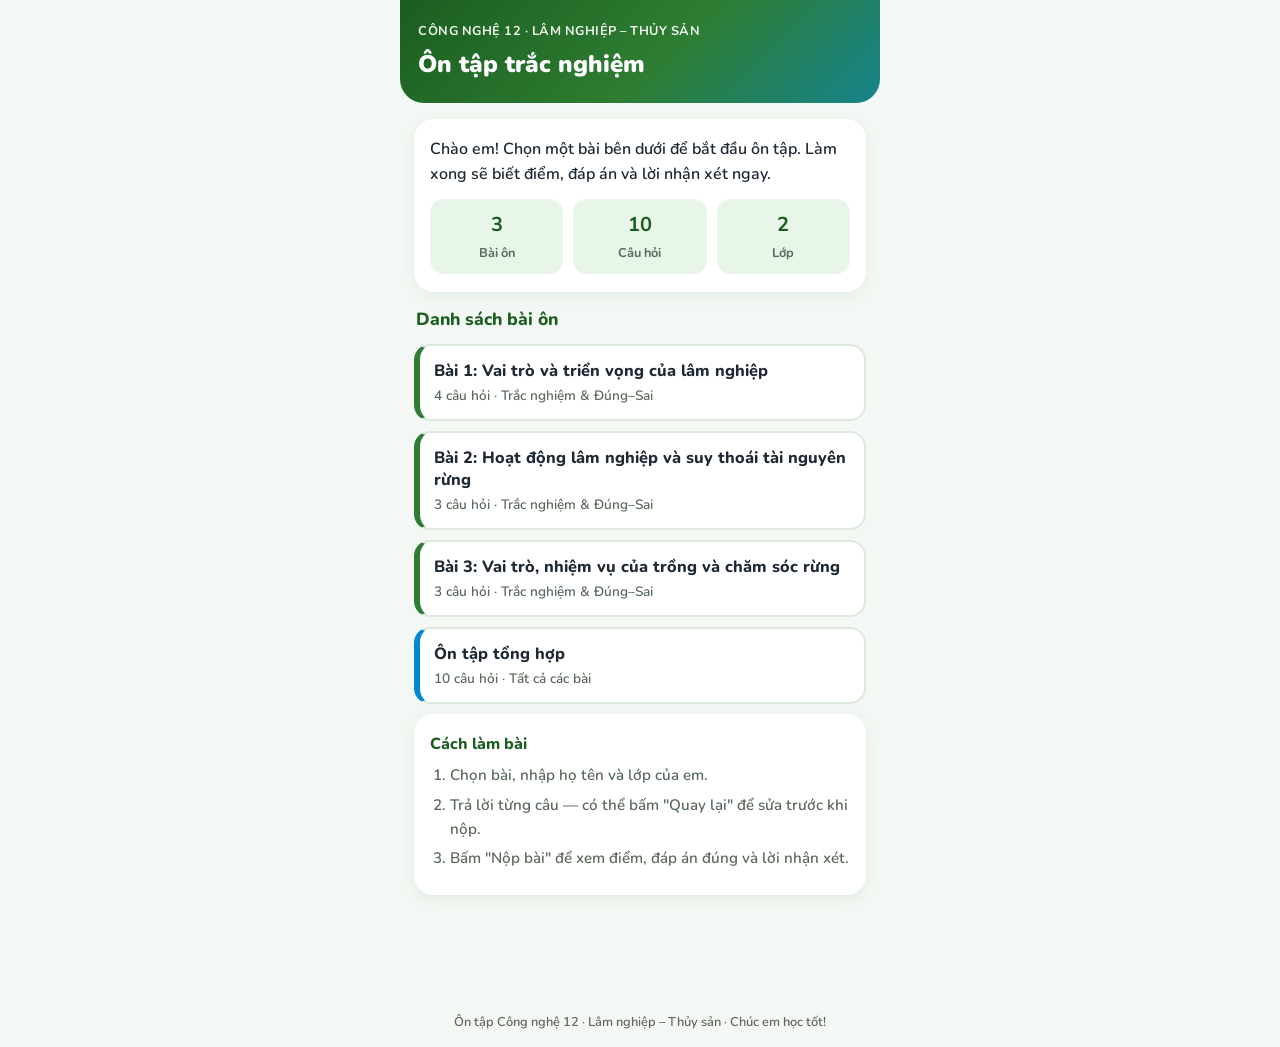
==== index.html @ 4203dacb "Đăng website ôn tập Công nghệ 12 - Lâm nghiệp & Thủy sản" ====
<!DOCTYPE html>
<html lang="vi">
<head>
<meta charset="UTF-8">
<meta name="viewport" content="width=device-width, initial-scale=1">
<title>Ôn tập Công nghệ 12 – Lâm nghiệp & Thủy sản</title>
<!--
====================================================================
HƯỚNG DẪN NHANH CHO GIÁO VIÊN (không cần biết lập trình)
--------------------------------------------------------------------
1. Dán URL Google Apps Script vào CONFIG.APPS_SCRIPT_URL (dòng ~150).
2. Thêm/sửa câu hỏi trong mảng CAU_HOI (có chú thích tiếng Việt chi tiết).
3. Các công tắc: CHO_PHEP_LAM_LAI, HIEN_DAP_AN ("ngay" hoặc "sau_nop"),
   GIOI_HAN_PHUT (0 = không giới hạn), DANH_SACH_LOP.
4. Mở file này bằng trình duyệt là chạy. Đưa lên GitHub Pages/Netlify
   để lấy link gửi học sinh qua Zalo.

LƯU Ý THẲNG THẮN: đáp án đúng nằm trong file này, học sinh biết xem
mã nguồn có thể thấy trước. Web tĩnh không chống được tuyệt đối.
Trang này phù hợp để ÔN TẬP, không nên dùng cho bài kiểm tra tính điểm
chính thức. Cách giảm thiểu: để HIEN_DAP_AN = "sau_nop" (mặc định).
====================================================================
-->
<link rel="preconnect" href="https://fonts.googleapis.com">
<link rel="preconnect" href="https://fonts.gstatic.com" crossorigin>
<link href="https://fonts.googleapis.com/css2?family=Nunito:wght@400;600;700;800;900&display=swap" rel="stylesheet">
<style>
  :root{
    --xanh-rung:#2E7D32; --xanh-rung-dam:#1B5E20; --xanh-nuoc:#0288D1;
    --nen:#F4F8F4; --the:#FFFFFF; --chu:#1F2933; --chu-phu:#5B6B5B;
    --vien:#DCE9DC; --vien-dam:#C9DCCB;
    --dung-nen:#E8F5E9; --sai-nen:#FDECEA; --sai:#D32F2F;
    --chon-nen:#E3F2FD;
  }
  *{box-sizing:border-box;margin:0;padding:0}
  html{font-size:16px}
  body{font-family:'Nunito',system-ui,-apple-system,sans-serif;background:var(--nen);color:var(--chu);line-height:1.55}
  .app{max-width:480px;margin:0 auto;min-height:100vh;display:flex;flex-direction:column}
  .app-header{background:linear-gradient(135deg,var(--xanh-rung-dam) 0%,var(--xanh-rung) 55%,var(--xanh-nuoc) 135%);color:#fff;padding:22px 18px 20px;border-radius:0 0 24px 24px}
  .app-header-sub{font-size:.8rem;font-weight:700;letter-spacing:.5px;text-transform:uppercase;opacity:.92}
  .app-header h1{font-size:1.5rem;font-weight:900;margin-top:4px}
  main{flex:1;padding:16px 14px 90px}
  .screen{display:none}
  .screen.active{display:block;animation:fadeUp .25s ease}
  @keyframes fadeUp{from{opacity:0;transform:translateY(8px)}to{opacity:1;transform:none}}
  .card{background:var(--the);border-radius:20px;padding:18px 16px;margin-bottom:14px;box-shadow:0 4px 14px rgba(27,94,32,.08)}
  .section-title{font-size:1.1rem;font-weight:800;color:var(--xanh-rung-dam);margin:6px 2px 10px}
  .hero-text{font-size:1rem;font-weight:600}
  .hero-stats{display:flex;gap:10px;margin-top:12px}
  .stat{flex:1;background:var(--dung-nen);border-radius:14px;padding:10px;text-align:center}
  .stat b{display:block;font-size:1.25rem;color:var(--xanh-rung-dam)}
  .stat span{font-size:.8rem;color:var(--chu-phu);font-weight:700}
  .bai-card{display:block;width:100%;text-align:left;background:var(--the);border:2px solid var(--vien);border-left:6px solid var(--xanh-rung);border-radius:16px;padding:14px;margin-bottom:10px;cursor:pointer;font-family:inherit;transition:transform .1s,border-color .15s}
  .bai-card:active{transform:scale(.98)}
  .bai-card .bai-ten{font-weight:800;font-size:1.02rem;color:var(--chu)}
  .bai-card .bai-mo-ta{font-size:.85rem;color:var(--chu-phu);font-weight:600;margin-top:4px}
  .guide h3{font-size:1rem;font-weight:800;margin-bottom:8px;color:var(--xanh-rung-dam)}
  .guide ol{margin-left:20px;font-size:.95rem;color:var(--chu-phu);font-weight:600}
  .guide li{margin-bottom:6px}
  .field{display:block;margin-bottom:14px}
  .field span{display:block;font-weight:800;margin-bottom:6px;font-size:.95rem}
  .field input,.field select{width:100%;height:52px;font-family:inherit;font-size:1rem;font-weight:600;border:2px solid var(--vien-dam);border-radius:14px;padding:0 14px;background:#fff;color:var(--chu)}
  .field input:focus,.field select:focus{outline:none;border-color:var(--xanh-nuoc)}
  .error-text{color:var(--sai);font-weight:700;font-size:.9rem;min-height:1.4em;margin-bottom:8px}
  .muted{color:var(--chu-phu);font-size:.9rem}
  .btn{font-family:inherit;font-size:1rem;font-weight:800;border:none;border-radius:16px;min-height:52px;padding:0 18px;cursor:pointer;transition:transform .1s}
  .btn:active{transform:scale(.97)}
  .btn.primary{background:linear-gradient(135deg,var(--xanh-rung),var(--xanh-rung-dam));color:#fff;box-shadow:0 6px 14px rgba(46,125,50,.35)}
  .btn.ghost{background:#fff;color:var(--xanh-rung);border:2px solid var(--vien-dam)}
  .btn:disabled{opacity:.5;cursor:not-allowed}
  .nav-row{display:flex;gap:10px;margin-top:4px}
  .nav-row .btn{flex:1}
  .nav-row.sticky{position:sticky;bottom:12px;margin-top:14px}
  /* --- Màn hình làm bài --- */
  .quiz-top{margin-bottom:12px}
  .quiz-progress-row{display:flex;justify-content:space-between;align-items:center;font-weight:800;color:var(--xanh-rung-dam);margin-bottom:8px}
  .timer-chip{display:inline-flex;align-items:center;gap:6px;background:#fff;border:1px solid var(--vien);border-radius:999px;padding:6px 12px;font-size:.9rem;color:var(--chu)}
  .timer-chip.het-gio{background:var(--sai-nen);border-color:var(--sai);color:var(--sai)}
  .progress-bar{height:10px;background:var(--vien);border-radius:999px;overflow:hidden}
  .progress-fill{height:100%;width:0;border-radius:999px;background:linear-gradient(90deg,var(--xanh-rung),var(--xanh-nuoc));transition:width .3s}
  .q-meta{display:flex;align-items:center;gap:8px;margin-bottom:10px;flex-wrap:wrap}
  .q-chip{background:var(--dung-nen);color:var(--xanh-rung-dam);font-weight:800;font-size:.8rem;padding:4px 12px;border-radius:999px}
  .q-mucdo{font-size:.8rem;font-weight:700;color:var(--chu-phu)}
  .q-noidung{font-size:1.06rem;font-weight:700;margin-bottom:14px}
  .opt{display:flex;align-items:center;gap:12px;width:100%;min-height:54px;text-align:left;font-family:inherit;font-size:1rem;font-weight:600;color:var(--chu);background:#fff;border:2px solid var(--vien-dam);border-radius:16px;padding:10px 14px;margin-bottom:10px;cursor:pointer;transition:border-color .15s,background .15s,transform .1s}
  .opt:active{transform:scale(.985)}
  .opt-letter{width:34px;height:34px;border-radius:50%;background:#EDF3ED;color:var(--xanh-rung);font-weight:800;display:flex;align-items:center;justify-content:center;flex-shrink:0}
  .opt.chon{border-color:var(--xanh-nuoc);background:var(--chon-nen)}
  .opt.chon .opt-letter{background:var(--xanh-nuoc);color:#fff}
  .opt.dung{border-color:var(--xanh-rung);background:var(--dung-nen)}
  .opt.dung .opt-letter{background:var(--xanh-rung);color:#fff}
  .opt.sai{border-color:var(--sai);background:var(--sai-nen)}
  .opt.sai .opt-letter{background:var(--sai);color:#fff}
  .opt.khoa{cursor:default}
  /* Đúng - sai */
  .ds-y{background:#FAFCFA;border:2px solid var(--vien);border-radius:14px;padding:12px;margin-bottom:10px}
  .ds-y.dung{border-color:var(--xanh-rung);background:var(--dung-nen)}
  .ds-y.sai{border-color:var(--sai);background:var(--sai-nen)}
  .ds-text{font-weight:600;margin-bottom:10px}
  .ds-btns{display:flex;gap:10px}
  .ds-btn{flex:1;min-height:48px;border-radius:12px;font-family:inherit;font-size:.95rem;font-weight:800;border:2px solid var(--vien-dam);background:#fff;color:var(--chu-phu);cursor:pointer}
  .ds-btn.chon-dung{background:var(--xanh-rung);border-color:var(--xanh-rung);color:#fff}
  .ds-btn.chon-sai{background:var(--sai);border-color:var(--sai);color:#fff}
  /* --- Kết quả --- */
  .result-hero{text-align:center}
  .score-ring{width:150px;height:150px;margin:6px auto 10px;position:relative}
  .score-ring svg{transform:rotate(-90deg)}
  .score-num{position:absolute;inset:0;display:flex;flex-direction:column;align-items:center;justify-content:center}
  .score-num b{font-size:2.2rem;font-weight:900;color:var(--xanh-rung-dam)}
  .score-num span{font-size:.85rem;color:var(--chu-phu);font-weight:700}
  .ket-qua-dong{font-size:1rem;font-weight:700;margin-top:4px}
  .nhan-xet{font-size:1.02rem;font-weight:700;color:var(--xanh-rung-dam);margin-bottom:8px}
  .goi-y-on{font-size:.95rem;color:var(--chu);font-weight:600;background:#FFF8E1;border-radius:12px;padding:10px 12px;margin-top:10px}
  .review{border-top:1px solid var(--vien);padding:12px 0}
  .review:first-of-type{border-top:none}
  .review-head{display:flex;gap:8px;align-items:flex-start;font-weight:800;margin-bottom:6px}
  .badge{flex-shrink:0;font-size:.78rem;font-weight:800;padding:3px 10px;border-radius:999px}
  .badge.dung{background:var(--dung-nen);color:var(--xanh-rung-dam)}
  .badge.sai{background:var(--sai-nen);color:var(--sai)}
  .review .dap-an{font-size:.92rem;margin:4px 0}
  .review .giai-thich{font-size:.9rem;color:var(--chu-phu);background:#F7FAF7;border-radius:10px;padding:8px 10px;margin-top:6px}
  .ds-review{font-size:.9rem;margin:2px 0 2px 4px}
  .result-code-box{background:#F7FAF7;border:2px dashed var(--vien-dam);border-radius:14px;padding:12px;margin-top:12px;text-align:center}
  .result-code-box b{font-size:1.3rem;letter-spacing:2px;color:var(--xanh-nuoc)}
  .send-status{font-size:.95rem;font-weight:700;padding:10px 12px;border-radius:12px;margin-bottom:10px}
  .send-status.dang{background:var(--chon-nen);color:var(--xanh-nuoc)}
  .send-status.ok{background:var(--dung-nen);color:var(--xanh-rung-dam)}
  .send-status.loi{background:var(--sai-nen);color:var(--sai)}
  .app-footer{text-align:center;font-size:.8rem;color:var(--chu-phu);padding:14px;font-weight:600}
</style>
</head>
<body>
<div class="app">
  <header class="app-header">
    <div class="app-header-sub">Công nghệ 12 · Lâm nghiệp – Thủy sản</div>
    <h1>Ôn tập trắc nghiệm</h1>
  </header>

  <main>
    <!-- ============ MÀN HÌNH 1: TRANG CHỦ ============ -->
    <section id="man-hinh-chinh" class="screen active">
      <div class="card">
        <p class="hero-text">Chào em! Chọn một bài bên dưới để bắt đầu ôn tập. Làm xong sẽ biết điểm, đáp án và lời nhận xét ngay.</p>
        <div class="hero-stats">
          <div class="stat"><b id="tk-bai">0</b><span>Bài ôn</span></div>
          <div class="stat"><b id="tk-cau">0</b><span>Câu hỏi</span></div>
          <div class="stat"><b id="tk-lop">0</b><span>Lớp</span></div>
        </div>
      </div>
      <h2 class="section-title">Danh sách bài ôn</h2>
      <div id="danh-sach-bai"></div>
      <div class="card guide">
        <h3>Cách làm bài</h3>
        <ol>
          <li>Chọn bài, nhập họ tên và lớp của em.</li>
          <li>Trả lời từng câu — có thể bấm "Quay lại" để sửa trước khi nộp.</li>
          <li>Bấm "Nộp bài" để xem điểm, đáp án đúng và lời nhận xét.</li>
        </ol>
      </div>
    </section>

    <!-- ============ MÀN HÌNH 2: NHẬP THÔNG TIN ============ -->
    <section id="man-hinh-thong-tin" class="screen">
      <div class="card">
        <h2 class="section-title">Thông tin học sinh</h2>
        <p class="muted" style="margin-bottom:14px">Bài đã chọn: <b id="ten-bai-da-chon" style="color:var(--xanh-rung-dam)"></b></p>
        <label class="field">
          <span>Họ và tên</span>
          <input id="o-ho-ten" type="text" placeholder="VD: Nguyễn Văn An" autocomplete="name" maxlength="60">
        </label>
        <label class="field">
          <span>Lớp</span>
          <select id="o-lop"></select>
        </label>
        <p class="error-text" id="loi-thong-tin"></p>
        <div class="nav-row">
          <button class="btn ghost" id="nut-tro-ve-chinh">‹ Trang chủ</button>
          <button class="btn primary" id="nut-vao-lam-bai">Vào làm bài ›</button>
        </div>
      </div>
    </section>

    <!-- ============ MÀN HÌNH 3: LÀM BÀI ============ -->
    <section id="man-hinh-lam-bai" class="screen">
      <div class="quiz-top">
        <div class="quiz-progress-row">
          <span id="tien-do-chu">Câu 1 / 10</span>
          <span class="timer-chip" id="dong-ho" style="display:none">
            <svg width="15" height="15" viewBox="0 0 16 16" fill="none"><circle cx="8" cy="8" r="6.5" stroke="currentColor" stroke-width="1.8"/><path d="M8 4.5V8l2.5 1.5" stroke="currentColor" stroke-width="1.8" stroke-linecap="round"/></svg>
            <span id="dong-ho-so">00:00</span>
          </span>
        </div>
        <div class="progress-bar"><div class="progress-fill" id="thanh-tien-do"></div></div>
      </div>
      <div class="card" id="the-cau-hoi"></div>
      <div class="nav-row sticky">
        <button class="btn ghost" id="nut-quay-lai">‹ Quay lại</button>
        <button class="btn primary" id="nut-tiep-theo">Câu tiếp ›</button>
      </div>
    </section>

    <!-- ============ MÀN HÌNH 4: KẾT QUẢ ============ -->
    <section id="man-hinh-ket-qua" class="screen">
      <div class="card result-hero">
        <div class="score-ring">
          <svg width="150" height="150" viewBox="0 0 150 150">
            <circle cx="75" cy="75" r="64" fill="none" stroke="#DCE9DC" stroke-width="14"/>
            <circle id="vong-diem" cx="75" cy="75" r="64" fill="none" stroke="#2E7D32" stroke-width="14"
                    stroke-linecap="round" stroke-dasharray="402.1" stroke-dashoffset="402.1"/>
          </svg>
          <div class="score-num"><b id="diem-so">0</b><span>/ 10 điểm</span></div>
        </div>
        <div id="tom-tat-ket-qua"></div>
      </div>

      <div class="card">
        <div class="nhan-xet" id="loi-nhan-xet"></div>
        <div class="goi-y-on" id="goi-y-on-lai" style="display:none"></div>
      </div>

      <div class="card">
        <h2 class="section-title">Gửi kết quả cho giáo viên</h2>
        <div id="trang-thai-gui"></div>
        <button class="btn primary" id="nut-gui-lai" style="display:none;width:100%">Gửi lại kết quả</button>
        <div class="result-code-box">
          Mã kết quả của em: <b id="ma-ket-qua">—</b>
          <p class="muted" style="margin-top:6px">Nếu mạng yếu, em hãy <b>chụp màn hình</b> cả điểm và mã này để nộp dự phòng nhé.</p>
        </div>
      </div>

      <div class="card">
        <h2 class="section-title">Chi tiết từng câu</h2>
        <div id="chi-tiet-cau"></div>
      </div>

      <div class="nav-row">
        <button class="btn ghost" id="nut-ve-trang-chu">‹ Trang chủ</button>
        <button class="btn primary" id="nut-lam-lai">Làm lại ›</button>
      </div>
    </section>
  </main>

  <footer class="app-footer">Ôn tập Công nghệ 12 · Lâm nghiệp – Thủy sản · Chúc em học tốt!</footer>
</div>
<script>
/* =====================================================================
   PHẦN 1: CẤU HÌNH — Cô/chú chỉ cần sửa các dòng trong khung này
   ===================================================================== */
const CONFIG = {
  // Dán URL Web App của Google Apps Script vào giữa hai dấu nháy (làm ở Giai đoạn 3).
  // Ví dụ: "https://script.google.com/macros/s/AKfyc.../exec"
  APPS_SCRIPT_URL: "https://script.google.com/macros/s/AKfycbzx8t5mXMQqn8j9jK4miI95_E6wTxayOEJd0gi6-7jBwTxO6oPAP3sb5EsnL_mDIzKQ/exec",

  // Cho phép học sinh làm lại nhiều lần? true = có, false = không
  CHO_PHEP_LAM_LAI: true,

  // Khi nào hiện đáp án đúng/sai cho học sinh?
  // "sau_nop" = chỉ hiện sau khi bấm Nộp bài (khuyên dùng)
  // "ngay"    = hiện ngay khi học sinh chọn đáp án từng câu
  HIEN_DAP_AN: "sau_nop",

  // Giới hạn thời gian làm bài (phút). 0 = không giới hạn.
  GIOI_HAN_PHUT: 0,

  // Danh sách lớp (hiện trong ô chọn lớp ở màn hình nhập thông tin)
  DANH_SACH_LOP: ["12A7", "12A8"],
};

/* =====================================================================
   PHẦN 2: NGÂN HÀNG CÂU HỎI — Chỗ cô/chú thêm / sửa / xóa câu hỏi
   ---------------------------------------------------------------------
   Mỗi câu là một khối { ... } nằm giữa hai dấu ngoặc nhọn, các khối
   cách nhau bằng dấu phẩy. Các trường của một câu:

   - id:       mã câu, viết ngắn gọn, không trùng nhau. VD: "B1-C01"
   - bai:      tên bài, các câu cùng tên bài sẽ gộp thành một thẻ ở trang chủ
   - chuDe:    chủ đề nhỏ trong bài (dùng để gợi ý "nên ôn lại phần...")
   - mucDo:    "biet" (nhận biết) | "hieu" (thông hiểu) | "vandung" (vận dụng)
   - loai:     "tracnghiem" (4 đáp án) | "dungsai" (4 ý đúng/sai)
   - noiDung:  đề bài
   - luaChon:  (chỉ dùng cho tracnghiem) mảng 4 đáp án theo thứ tự A, B, C, D
   - dapAn:    (chỉ dùng cho tracnghiem) số thứ tự đáp án đúng: 0=A, 1=B, 2=C, 3=D
   - y:        (chỉ dùng cho dungsai) mảng 4 ý, mỗi ý có noiDung và dung (true/false)
   - giaiThich: lời giải thích ngắn gọn, hiện ở màn hình kết quả

   Muốn THÊM câu mới: copy nguyên một khối { ... }, dán xuống dưới,
   sửa nội dung rồi nhớ giữ dấu phẩy giữa các khối.
   ===================================================================== */
const CAU_HOI = [

  // ---------- Bài 1 ----------
  {
    id: "B1-C01",
    bai: "Bài 1: Vai trò và triển vọng của lâm nghiệp",
    chuDe: "Vai trò của rừng phòng hộ",
    mucDo: "biet",
    loai: "tracnghiem",
    noiDung: "Vai trò quan trọng nhất của rừng phòng hộ đầu nguồn là gì?",
    luaChon: [
      "Cung cấp gỗ nguyên liệu cho nhà máy giấy",
      "Giữ đất, giữ nước, điều hòa dòng chảy, chống xói mòn",
      "Tạo việc làm cho người dân địa phương",
      "Cung cấp cây thuốc quý để làm thuốc nam"
    ],
    dapAn: 1,
    giaiThich: "Rừng phòng hộ đầu nguồn nằm ở khu vực đầu nguồn sông suối nên nhiệm vụ chính là giữ đất, giữ nước, điều hòa dòng chảy và chống xói mòn, rửa trôi."
  },
  {
    id: "B1-C02",
    bai: "Bài 1: Vai trò và triển vọng của lâm nghiệp",
    chuDe: "Lâm sản và lâm sản ngoài gỗ",
    mucDo: "biet",
    loai: "tracnghiem",
    noiDung: "Sản phẩm nào sau đây là lâm sản ngoài gỗ?",
    luaChon: ["Gỗ xẻ", "Mật ong rừng", "Dăm gỗ", "Ván ép"],
    dapAn: 1,
    giaiThich: "Lâm sản ngoài gỗ là các sản phẩm lấy từ rừng nhưng không phải gỗ, ví dụ: mật ong rừng, dược liệu, mây, tre, nứa, nhựa cây..."
  },
  {
    id: "B1-C03",
    bai: "Bài 1: Vai trò và triển vọng của lâm nghiệp",
    chuDe: "Đặc trưng sản xuất lâm nghiệp",
    mucDo: "hieu",
    loai: "tracnghiem",
    noiDung: "Nhận định nào sau đây KHÔNG đúng về đặc trưng cơ bản của sản xuất lâm nghiệp?",
    luaChon: [
      "Là ngành sản xuất có chu kì kinh doanh dài, quay vòng vốn chậm",
      "Đối tượng sản xuất là các cơ thể sống",
      "Không có tính thời vụ, sản xuất trải đều quanh năm",
      "Địa bàn sản xuất phức tạp, giao thông và cơ sở vật chất còn khó khăn"
    ],
    dapAn: 2,
    giaiThich: "Sản xuất lâm nghiệp CÓ tính thời vụ cao, nhiều công việc tập trung vào một số tháng nhất định trong năm (ví dụ trồng rừng vào mùa mưa)."
  },
  {
    id: "B1-C04",
    bai: "Bài 1: Vai trò và triển vọng của lâm nghiệp",
    chuDe: "Vai trò của lâm nghiệp",
    mucDo: "biet",
    loai: "dungsai",
    noiDung: "Đánh giá Đúng/Sai cho mỗi ý sau về vai trò của lâm nghiệp:",
    y: [
      { noiDung: "a) Lâm nghiệp cung cấp gỗ và lâm sản ngoài gỗ phục vụ đời sống con người.", dung: true },
      { noiDung: "b) Lâm nghiệp cung cấp thịt, trứng, sữa cho nhu cầu tiêu dùng.", dung: false },
      { noiDung: "c) Rừng phòng hộ ven biển có vai trò chắn sóng, chống cát bay, ngăn xâm nhập mặn.", dung: true },
      { noiDung: "d) Mọi hoạt động sản xuất lâm nghiệp đều có thể tiến hành quanh năm, không phụ thuộc mùa vụ.", dung: false }
    ],
    giaiThich: "Thịt, trứng, sữa là sản phẩm của chăn nuôi, không phải lâm nghiệp. Sản xuất lâm nghiệp có tính thời vụ nên ý d) sai."
  },

  // ---------- Bài 2 ----------
  {
    id: "B2-C01",
    bai: "Bài 2: Hoạt động lâm nghiệp và suy thoái tài nguyên rừng",
    chuDe: "Các hoạt động lâm nghiệp cơ bản",
    mucDo: "biet",
    loai: "tracnghiem",
    noiDung: "Nhóm hoạt động nào sau đây thuộc về phát triển rừng?",
    luaChon: [
      "Phòng cháy, chữa cháy rừng",
      "Trồng mới rừng, khoanh nuôi xúc tiến tái sinh",
      "Khai thác gỗ và lâm sản ngoài gỗ",
      "Chế biến đồ gỗ nội thất, mỹ nghệ"
    ],
    dapAn: 1,
    giaiThich: "Phát triển rừng gồm: trồng mới rừng, cải tạo rừng tự nhiên nghèo kiệt, khoanh nuôi xúc tiến tái sinh, phát triển giống cây lâm nghiệp..."
  },
  {
    id: "B2-C02",
    bai: "Bài 2: Hoạt động lâm nghiệp và suy thoái tài nguyên rừng",
    chuDe: "Nguyên nhân suy thoái rừng",
    mucDo: "hieu",
    loai: "tracnghiem",
    noiDung: "Hoạt động nào sau đây KHÔNG phải là nguyên nhân gây suy thoái tài nguyên rừng?",
    luaChon: [
      "Khai thác gỗ trái phép, quá mức",
      "Cháy rừng do đốt nương rẫy",
      "Giao đất, giao rừng cho chủ rừng quản lí theo quy định pháp luật",
      "Phá rừng để trồng cây công nghiệp"
    ],
    dapAn: 2,
    giaiThich: "Giao đất, giao rừng theo quy định giúp mọi diện tích rừng đều có chủ quản lí, gắn trách nhiệm bảo vệ rừng — đây là GIẢI PHÁP khắc phục suy thoái, không phải nguyên nhân."
  },
  {
    id: "B2-C03",
    bai: "Bài 2: Hoạt động lâm nghiệp và suy thoái tài nguyên rừng",
    chuDe: "Giải pháp khắc phục suy thoái rừng",
    mucDo: "hieu",
    loai: "dungsai",
    noiDung: "Đánh giá Đúng/Sai cho mỗi ý sau về suy thoái và bảo vệ tài nguyên rừng:",
    y: [
      { noiDung: "a) Đốt rừng làm nương rẫy là một trong những nguyên nhân gây suy thoái tài nguyên rừng.", dung: true },
      { noiDung: "b) Chăn thả trâu, bò tự do trong rừng mới trồng không ảnh hưởng đến cây con.", dung: false },
      { noiDung: "c) Xây dựng khu bảo tồn, vườn quốc gia góp phần bảo vệ tài nguyên rừng.", dung: true },
      { noiDung: "d) Khai thác gỗ với cường độ nhỏ hơn khả năng tái sinh của rừng là khai thác bền vững.", dung: true }
    ],
    giaiThich: "Trâu bò dẫm đạp, gặm cây con trong rừng mới trồng gây suy thoái rừng nên ý b) sai. Khai thác không vượt quá khả năng tái sinh là nguyên tắc của khai thác bền vững."
  },

  // ---------- Bài 3 ----------
  {
    id: "B3-C01",
    bai: "Bài 3: Vai trò, nhiệm vụ của trồng và chăm sóc rừng",
    chuDe: "Chăm sóc rừng",
    mucDo: "biet",
    loai: "tracnghiem",
    noiDung: "Công việc nào sau đây thuộc hoạt động chăm sóc rừng?",
    luaChon: [
      "Làm cỏ, tỉa cành, bón phân, tưới nước cho cây",
      "Khai thác trắng toàn bộ diện tích rừng",
      "Đốt rừng để lấy đất trồng trọt",
      "Xây nhà xưởng chế biến gỗ trong rừng"
    ],
    dapAn: 0,
    giaiThich: "Chăm sóc rừng gồm: làm cỏ, xới đất, tỉa cành, tỉa thưa, bón phân, tưới nước, trồng dặm, phòng trừ sâu bệnh... nhằm giúp cây sinh trưởng tốt."
  },
  {
    id: "B3-C02",
    bai: "Bài 3: Vai trò, nhiệm vụ của trồng và chăm sóc rừng",
    chuDe: "Chăm sóc rừng",
    mucDo: "vandung",
    loai: "tracnghiem",
    noiDung: "Trong chăm sóc rừng trồng, biện pháp tỉa thưa nhằm mục đích chính nào sau đây?",
    luaChon: [
      "Loại bỏ cây bị sâu bệnh để lấy củi đun",
      "Tạo không gian dinh dưỡng, ánh sáng cho những cây giữ lại sinh trưởng tốt hơn",
      "Tăng mật độ cây trên một đơn vị diện tích",
      "Hạn chế sự cạnh tranh của cây dại với cây rừng"
    ],
    dapAn: 1,
    giaiThich: "Tỉa thưa là chặt bỏ bớt những cây xấu, cây bị chèn ép để những cây tốt còn lại có đủ ánh sáng, dinh dưỡng và không gian sinh trưởng — từ đó nâng cao chất lượng gỗ."
  },
  {
    id: "B3-C03",
    bai: "Bài 3: Vai trò, nhiệm vụ của trồng và chăm sóc rừng",
    chuDe: "Vai trò, nhiệm vụ của trồng rừng",
    mucDo: "biet",
    loai: "dungsai",
    noiDung: "Đánh giá Đúng/Sai cho mỗi ý sau về trồng và chăm sóc rừng:",
    y: [
      { noiDung: "a) Trồng rừng phòng hộ đầu nguồn giúp bảo vệ đất, bảo vệ nguồn nước, chống xói mòn.", dung: true },
      { noiDung: "b) Trồng rừng đặc dụng góp phần bảo tồn đa dạng sinh học.", dung: true },
      { noiDung: "c) Một nhiệm vụ của trồng rừng là cải tạo độ dốc của đất lâm nghiệp.", dung: false },
      { noiDung: "d) Chăm sóc rừng giúp tăng tỉ lệ sống của cây sau khi trồng.", dung: true }
    ],
    giaiThich: "Nhiệm vụ của trồng rừng là phủ xanh đất trống, trồng rừng phòng hộ/đặc dụng/sản xuất... chứ không phải 'cải tạo độ dốc của đất' nên ý c) sai."
  }

];
/* ===== HẾT PHẦN NGÂN HÀNG CÂU HỎI (cô/chú thêm câu mới ở phía trên dòng này) ===== */

/* =====================================================================
   PHẦN 3: LOGIC CỦA TRANG (cô/chú không cần sửa phần này)
   ===================================================================== */

// ---------- Trạng thái chung ----------
const state = {
  baiChon: null,        // tên bài đang làm (hoặc "TONG_HOP")
  dsCau: [],            // danh sách câu hỏi của bài đang làm (đã xáo trộn)
  cauHienTai: 0,
  traLoi: {},           // id câu -> {chon} hoặc {y:[...]}
  batDau: 0,            // thời điểm bắt đầu (ms)
  timerId: null,
  conLai: 0,            // giây còn lại (khi có giới hạn giờ)
  daNop: false,
  ketQua: null,
};

// ---------- Tiện ích ----------
function $(id){ return document.getElementById(id); }
function tronMang(a){ // xáo trộn thứ tự câu hỏi cho mỗi lượt làm
  for(let i=a.length-1;i>0;i--){ const j=Math.floor(Math.random()*(i+1)); [a[i],a[j]]=[a[j],a[i]]; }
  return a;
}
function hienManHinh(id){
  document.querySelectorAll('.screen').forEach(s=>s.classList.remove('active'));
  $(id).classList.add('active');
  window.scrollTo(0,0);
}
function thoatHTML(s){ // chống lỗi hiển thị khi họ tên có ký tự đặc biệt
  return String(s).replace(/&/g,'&amp;').replace(/</g,'&lt;').replace(/>/g,'&gt;').replace(/"/g,'&quot;');
}
function giayThanhChu(s){
  s=Math.max(0,Math.floor(s));
  const p=Math.floor(s/60), g=s%60;
  return (p<10?'0':'')+p+':'+(g<10?'0':'')+g;
}
function tenMucDo(m){ return m==='biet'?'Nhận biết':(m==='hieu'?'Thông hiểu':'Vận dụng'); }
function lamTronDiem(d){ return Math.round(d*100)/100; }

// ---------- MÀN HÌNH TRANG CHỦ ----------
function layDanhSachBai(){
  const map={};
  CAU_HOI.forEach(c=>{ if(!map[c.bai]) map[c.bai]=[]; map[c.bai].push(c); });
  return map;
}
function veTrangChu(){
  const dsBai=layDanhSachBai();
  const tenBai=Object.keys(dsBai);
  $('tk-bai').textContent=tenBai.length;
  $('tk-cau').textContent=CAU_HOI.length;
  $('tk-lop').textContent=CONFIG.DANH_SACH_LOP.length;
  let html='';
  tenBai.forEach(tb=>{
    const soCau=dsBai[tb].length;
    html+='<button class="bai-card" data-bai="'+thoatHTML(tb)+'">'
        +'<div class="bai-ten">'+thoatHTML(tb)+'</div>'
        +'<div class="bai-mo-ta">'+soCau+' câu hỏi · Trắc nghiệm & Đúng–Sai</div></button>';
  });
  // Thẻ ôn tập tổng hợp (tất cả các bài)
  html+='<button class="bai-card" data-bai="__TONGHOP__" style="border-left-color:var(--xanh-nuoc)">'
      +'<div class="bai-ten">Ôn tập tổng hợp</div>'
      +'<div class="bai-mo-ta">'+CAU_HOI.length+' câu hỏi · Tất cả các bài</div></button>';
  $('danh-sach-bai').innerHTML=html;
  document.querySelectorAll('.bai-card').forEach(b=>{
    b.addEventListener('click',()=>chonBai(b.getAttribute('data-bai')));
  });
}
function chonBai(maBai){
  state.baiChon=maBai;
  const ten=maBai==='__TONGHOP__'?'Ôn tập tổng hợp':maBai;
  $('ten-bai-da-chon').textContent=ten;
  $('loi-thong-tin').textContent='';
  hienManHinh('man-hinh-thong-tin');
}

// ---------- MÀN HÌNH NHẬP THÔNG TIN ----------
function veOChonLop(){
  $('o-lop').innerHTML='<option value="">-- Chọn lớp --</option>'
    +CONFIG.DANH_SACH_LOP.map(l=>'<option value="'+thoatHTML(l)+'">'+thoatHTML(l)+'</option>').join('');
}
function vaoLamBai(){
  const hoTen=$('o-ho-ten').value.trim();
  const lop=$('o-lop').value;
  if(hoTen.length<2){ $('loi-thong-tin').textContent='Em nhập họ tên đầy đủ nhé.'; return; }
  if(!lop){ $('loi-thong-tin').textContent='Em chọn lớp của mình nhé.'; return; }
  $('loi-thong-tin').textContent='';
  state.hoTen=hoTen; state.lop=lop;
  batDauLamBai();
}

// ---------- MÀN HÌNH LÀM BÀI ----------
function batDauLamBai(){
  state.dsCau=tronMang(CAU_HOI.filter(c=>state.baiChon==='__TONGHOP__'||c.bai===state.baiChon).slice());
  state.cauHienTai=0; state.traLoi={}; state.daNop=false; state.ketQua=null;
  state.batDau=Date.now();
  if(CONFIG.GIOI_HAN_PHUT>0){
    state.conLai=CONFIG.GIOI_HAN_PHUT*60;
    $('dong-ho').style.display='inline-flex';
    clearInterval(state.timerId);
    state.timerId=setInterval(capNhatDongHo,1000);
    capNhatDongHo();
  }else{
    $('dong-ho').style.display='none';
    clearInterval(state.timerId);
  }
  veCauHoi();
  hienManHinh('man-hinh-lam-bai');
}
function capNhatDongHo(){
  $('dong-ho-so').textContent=giayThanhChu(state.conLai);
  if(state.conLai<=60) $('dong-ho').classList.add('het-gio');
  if(state.conLai<=0){ clearInterval(state.timerId); nopBai(true); return; }
  state.conLai--;
}
function cauDangLam(){ return state.dsCau[state.cauHienTai]; }

function veCauHoi(){
  const c=cauDangLam(), tong=state.dsCau.length, i=state.cauHienTai;
  $('tien-do-chu').textContent='Câu '+(i+1)+' / '+tong;
  $('thanh-tien-do').style.width=((i+1)/tong*100)+'%';
  const tl=state.traLoi[c.id];
  const ngay=CONFIG.HIEN_DAP_AN==='ngay';
  let html='<div class="q-meta"><span class="q-chip">Câu '+(i+1)+'</span>'
         +'<span class="q-mucdo">Mức độ: '+tenMucDo(c.mucDo)+'</span></div>'
         +'<div class="q-noidung">'+thoatHTML(c.noiDung)+'</div>';

  if(c.loai==='tracnghiem'){
    const chu=['A','B','C','D'];
    c.luaChon.forEach((lc,idx)=>{
      let cls='opt';
      if(tl&&tl.chon===idx) cls+=' chon';
      if(ngay&&tl&&tl.khoa){
        cls+=' khoa';
        if(idx===c.dapAn) cls+=' dung';
        else if(tl.chon===idx) cls+=' sai';
      }
      html+='<button class="'+cls+'" data-idx="'+idx+'"><span class="opt-letter">'+chu[idx]+'</span><span>'+thoatHTML(lc)+'</span></button>';
    });
  }else{ // dungsai
    c.y.forEach((y,idx)=>{
      const chon=tl?tl.y[idx]:null;
      let cls='ds-y';
      if(ngay&&tl&&tl.khoa){ cls+=((chon===y.dung)?' dung':' sai'); }
      html+='<div class="'+cls+'"><div class="ds-text">'+thoatHTML(y.noiDung)+'</div><div class="ds-btns">'
          +'<button class="ds-btn'+(chon===true?' chon-dung':'')+'" data-y="'+idx+'" data-v="1">Đúng</button>'
          +'<button class="ds-btn'+(chon===false?' chon-sai':'')+'" data-y="'+idx+'" data-v="0">Sai</button>'
          +'</div></div>';
    });
  }
  $('the-cau-hoi').innerHTML=html;

  // Gắn sự kiện chọn đáp án
  $('the-cau-hoi').querySelectorAll('.opt').forEach(b=>{
    b.addEventListener('click',()=>{
      if(ngay&&state.traLoi[c.id]&&state.traLoi[c.id].khoa) return;
      state.traLoi[c.id]={chon:parseInt(b.getAttribute('data-idx')),khoa:ngay};
      veCauHoi();
    });
  });
  $('the-cau-hoi').querySelectorAll('.ds-btn').forEach(b=>{
    b.addEventListener('click',()=>{
      if(ngay&&state.traLoi[c.id]&&state.traLoi[c.id].khoa) return;
      const yi=parseInt(b.getAttribute('data-y')), v=b.getAttribute('data-v')==='1';
      if(!state.traLoi[c.id]) state.traLoi[c.id]={y:[null,null,null,null],khoa:false};
      state.traLoi[c.id].y[yi]=v;
      if(ngay&&state.traLoi[c.id].y.every(x=>x!==null)) state.traLoi[c.id].khoa=true;
      veCauHoi();
    });
  });

  $('nut-quay-lai').disabled=(i===0);
  $('nut-tiep-theo').textContent=(i===tong-1)?'Nộp bài':'Câu tiếp ›';
}
function cauChuaTraLoi(){
  return state.dsCau.filter(c=>{
    const tl=state.traLoi[c.id];
    if(!tl) return true;
    if(c.loai==='tracnghiem') return tl.chon===null||tl.chon===undefined;
    return tl.y.some(x=>x===null);
  }).length;
}
function bamTiepTheo(){
  if(state.cauHienTai<state.dsCau.length-1){ state.cauHienTai++; veCauHoi(); }
  else{
    const thieu=cauChuaTraLoi();
    if(thieu>0){
      if(!confirm('Em còn '+thieu+' câu chưa trả lời. Vẫn nộp bài chứ?')) return;
    }else{
      if(!confirm('Em đã trả lời hết các câu. Nộp bài nhé?')) return;
    }
    nopBai(false);
  }
}

// ---------- CHẤM ĐIỂM ----------
function chamDiem(){
  let tongDiem=0; const chiTiet=[]; const theoChuDe={};
  state.dsCau.forEach(c=>{
    const tl=state.traLoi[c.id];
    let diem=0, dungHoanToan=false; const yKetQua=[];
    if(c.loai==='tracnghiem'){
      dungHoanToan=tl&&tl.chon===c.dapAn;
      diem=dungHoanToan?1:0;
    }else{
      let dungY=0;
      c.y.forEach((y,idx)=>{
        const ok=tl&&tl.y[idx]===y.dung;
        if(ok) dungY++;
        yKetQua.push({noiDung:y.noiDung,dung:y.dung,chon:tl?tl.y[idx]:null,ok:!!ok});
      });
      diem=dungY*0.25; dungHoanToan=(dungY===4);
    }
    diem=lamTronDiem(diem); tongDiem=lamTronDiem(tongDiem+diem);
    if(!theoChuDe[c.chuDe]) theoChuDe[c.chuDe]={duoc:0,tong:0};
    theoChuDe[c.chuDe].duoc=lamTronDiem(theoChuDe[c.chuDe].duoc+diem);
    theoChuDe[c.chuDe].tong++;
    chiTiet.push({cau:c,diem:diem,dungHoanToan:dungHoanToan,chon:tl?tl.chon:null,yKetQua:yKetQua});
  });
  return {tongDiem:lamTronDiem(tongDiem),chiTiet:chiTiet,theoChuDe:theoChuDe};
}
function nopBai(hetGio){
  if(state.daNop) return;
  state.daNop=true;
  clearInterval(state.timerId);
  const kq=chamDiem();
  const giayLam=Math.floor((Date.now()-state.batDau)/1000);
  const ma='CN12-'+Date.now().toString(36).slice(-4).toUpperCase()
           +Math.random().toString(36).slice(2,4).toUpperCase();
  state.ketQua={
    hoTen:state.hoTen, lop:state.lop,
    bai:state.baiChon==='__TONGHOP__'?'Ôn tập tổng hợp':state.baiChon,
    diem:kq.tongDiem, tongSoCau:state.dsCau.length,
    thoiGianGiay:giayLam, thoiGianChu:giayThanhChu(giayLam),
    maKetQua:ma, thoiDiemNop:new Date().toISOString(),
    maCauSai:kq.chiTiet.filter(x=>!x.dungHoanToan).map(x=>x.cau.id),
    chiTiet:kq.chiTiet, theoChuDe:kq.theoChuDe,
    hetGio:!!hetGio
  };
  veKetQua();
  hienManHinh('man-hinh-ket-qua');
  guiKetQua();
}

// ---------- MÀN HÌNH KẾT QUẢ ----------
function loiNhanXet(diem,chuDeYeu){
  let loi='';
  if(diem>=9)      loi='Tuyệt vời! Em nắm bài rất chắc. Hãy giữ vững phong độ này nhé!';
  else if(diem>=8) loi='Giỏi lắm! Em đã hiểu bài tốt, chỉ cần rà soát lại vài chỗ nhỏ nữa là hoàn hảo.';
  else if(diem>=6.5) loi='Khá tốt đấy! Em đã nắm được phần lớn kiến thức, cố thêm một chút nữa nhé.';
  else if(diem>=5) loi='Em đã cố gắng rồi! Hãy xem lại đáp án và giải thích bên dưới, rồi làm lại một lượt nữa nhé.';
  else             loi='Đừng nản nhé! Điểm số chỉ là bước đầu. Em hãy đọc kỹ phần giải thích từng câu, ôn lại bài rồi thử lại — cô tin em sẽ tiến bộ nhanh thôi.';
  return {loi:loi,chuDeYeu:chuDeYeu};
}
function veKetQua(){
  const kq=state.ketQua;
  $('diem-so').textContent=kq.diem;
  const C=402.1;
  $('vong-diem').style.strokeDashoffset=C*(1-kq.diem/10);
  $('vong-diem').setAttribute('stroke',kq.diem>=8?'#2E7D32':(kq.diem>=5?'#0288D1':'#D32F2F'));

  const dungHoanToan=kq.chiTiet.filter(x=>x.dungHoanToan).length;
  $('tom-tat-ket-qua').innerHTML=
    '<div class="ket-qua-dong">Đúng hoàn toàn '+dungHoanToan+' / '+kq.tongSoCau+' câu</div>'
    +'<p class="muted">Thời gian làm bài: '+kq.thoiGianChu+(kq.hetGio?' (hết giờ)':'')+' · '+thoatHTML(kq.hoTen)+' · Lớp '+thoatHTML(kq.lop)+'</p>';

  // Chủ đề yếu nhất (có câu sai)
  let yeuNhat=null, tiLeThap=2;
  Object.keys(kq.theoChuDe).forEach(cd=>{
    const t=kq.theoChuDe[cd], tiLe=t.duoc/t.tong;
    if(tiLe<1&&tiLe<tiLeThap){ tiLeThap=tiLe; yeuNhat=cd; }
  });
  const nx=loiNhanXet(kq.diem,yeuNhat);
  $('loi-nhan-xet').textContent=nx.loi;
  if(yeuNhat){
    $('goi-y-on-lai').style.display='block';
    $('goi-y-on-lai').innerHTML='<b>Gợi ý cho em:</b> nên ôn lại phần <b>"'+thoatHTML(yeuNhat)+'"</b> trong sách giáo khoa nhé.';
  }else{ $('goi-y-on-lai').style.display='none'; }

  // Chi tiết từng câu
  let html='';
  kq.chiTiet.forEach((x,i)=>{
    const c=x.cau;
    html+='<div class="review"><div class="review-head"><span class="badge '+(x.dungHoanToan?'dung':'sai')+'">'
        +(x.dungHoanToan?'Đúng':'Chưa đúng')+'</span><span>Câu '+(i+1)+': '+thoatHTML(c.noiDung)+'</span></div>';
    if(c.loai==='tracnghiem'){
      const chu=['A','B','C','D'];
      html+='<div class="dap-an">Em chọn: <b>'+(x.chon===null||x.chon===undefined?'— chưa trả lời —':chu[x.chon]+'. '+thoatHTML(c.luaChon[x.chon]))+'</b>'
          +'<br>Đáp án đúng: <b style="color:var(--xanh-rung)">'+chu[c.dapAn]+'. '+thoatHTML(c.luaChon[c.dapAn])+'</b></div>';
    }else{
      x.yKetQua.forEach(y=>{
        const icon=y.ok?'✓':'✗';
        const mau=y.ok?'var(--xanh-rung)':'var(--sai)';
        html+='<div class="ds-review" style="color:'+mau+'"><b>'+icon+'</b> '+thoatHTML(y.noiDung)
            +' <span class="muted">(Em: '+(y.chon===null?'chưa chọn':(y.chon?'Đúng':'Sai'))+' · Đáp án: '+(y.dung?'Đúng':'Sai')+')</span></div>';
      });
    }
    html+='<div class="giai-thich"><b>Giải thích:</b> '+thoatHTML(c.giaiThich)+'</div></div>';
  });
  $('chi-tiet-cau').innerHTML=html;

  $('ma-ket-qua').textContent=kq.maKetQua;
  $('nut-lam-lai').style.display=CONFIG.CHO_PHEP_LAM_LAI?'':'none';
}

// ---------- GỬI KẾT QUẢ VỀ GOOGLE SHEETS ----------
function payloadGui(){
  const kq=state.ketQua;
  return {
    hoTen:kq.hoTen, lop:kq.lop, bai:kq.bai, diem:kq.diem,
    thoiGianLamGiay:kq.thoiGianGiay, thoiGianLam:kq.thoiGianChu,
    maCauSai:kq.maCauSai.join(', '), tongSoCau:kq.tongSoCau,
    thoiDiemNop:kq.thoiDiemNop, maKetQua:kq.maKetQua
  };
}
function datTrangThaiGui(loai,chu){
  const el=$('trang-thai-gui');
  el.className='send-status '+loai; el.textContent=chu;
}
function luuChoGui(payload){
  try{
    const k='cn12_ketqua_cho_gui';
    const ds=JSON.parse(localStorage.getItem(k)||'[]');
    ds.push(payload);
    localStorage.setItem(k,JSON.stringify(ds));
  }catch(e){}
}
async function guiMotKetQua(payload){
  const res=await fetch(CONFIG.APPS_SCRIPT_URL,{
    method:'POST',
    headers:{'Content-Type':'text/plain;charset=utf-8'}, // text/plain để tránh lỗi CORS
    body:JSON.stringify(payload)
  });
  await res.text();
  if(!res.ok) throw new Error('Máy chủ trả lỗi '+res.status);
}
async function guiKetQua(){
  const payload=payloadGui();
  $('nut-gui-lai').style.display='none';
  if(!CONFIG.APPS_SCRIPT_URL){
    datTrangThaiGui('loi','Giáo viên chưa cấu hình địa chỉ gửi. Kết quả đã lưu tạm trên máy này — em nhớ chụp màn hình mã kết quả nhé.');
    luuChoGui(payload);
    $('nut-gui-lai').style.display='block';
    return;
  }
  datTrangThaiGui('dang','Đang gửi kết quả cho giáo viên...');
  try{
    await guiMotKetQua(payload);
    datTrangThaiGui('ok','Đã gửi kết quả thành công cho giáo viên.');
  }catch(e){
    luuChoGui(payload);
    datTrangThaiGui('loi','Chưa gửi được (mất mạng hoặc lỗi kết nối). Kết quả đã lưu tạm trên máy — em bấm "Gửi lại" khi có mạng, hoặc chụp màn hình mã kết quả để nộp.');
    $('nut-gui-lai').style.display='block';
  }
}
async function guiLai(){
  $('nut-gui-lai').style.display='none';
  datTrangThaiGui('dang','Đang gửi lại...');
  const k='cn12_ketqua_cho_gui';
  let ds=[];
  try{ ds=JSON.parse(localStorage.getItem(k)||'[]'); }catch(e){}
  ds.push(payloadGui()); // cả kết quả hiện tại
  const conLai=[];
  for(const p of ds){
    try{ await guiMotKetQua(p); }
    catch(e){ conLai.push(p); }
  }
  try{ localStorage.setItem(k,JSON.stringify(conLai)); }catch(e){}
  if(conLai.length===0) datTrangThaiGui('ok','Đã gửi thành công tất cả kết quả còn tồn.');
  else{
    datTrangThaiGui('loi','Vẫn chưa gửi được. Kết quả đang lưu tạm trên máy — em thử lại sau hoặc chụp màn hình mã kết quả.');
    $('nut-gui-lai').style.display='block';
  }
}

// ---------- KHỞI ĐỘNG ----------
document.addEventListener('DOMContentLoaded',()=>{
  veOChonLop();
  veTrangChu();
  $('nut-tro-ve-chinh').addEventListener('click',()=>hienManHinh('man-hinh-chinh'));
  $('nut-vao-lam-bai').addEventListener('click',vaoLamBai);
  $('nut-quay-lai').addEventListener('click',()=>{
    if(state.cauHienTai>0){ state.cauHienTai--; veCauHoi(); }
  });
  $('nut-tiep-theo').addEventListener('click',bamTiepTheo);
  $('nut-gui-lai').addEventListener('click',guiLai);
  $('nut-ve-trang-chu').addEventListener('click',()=>{
    clearInterval(state.timerId);
    veTrangChu(); hienManHinh('man-hinh-chinh');
  });
  $('nut-lam-lai').addEventListener('click',()=>batDauLamBai());
});
</script>
</body>
</html>
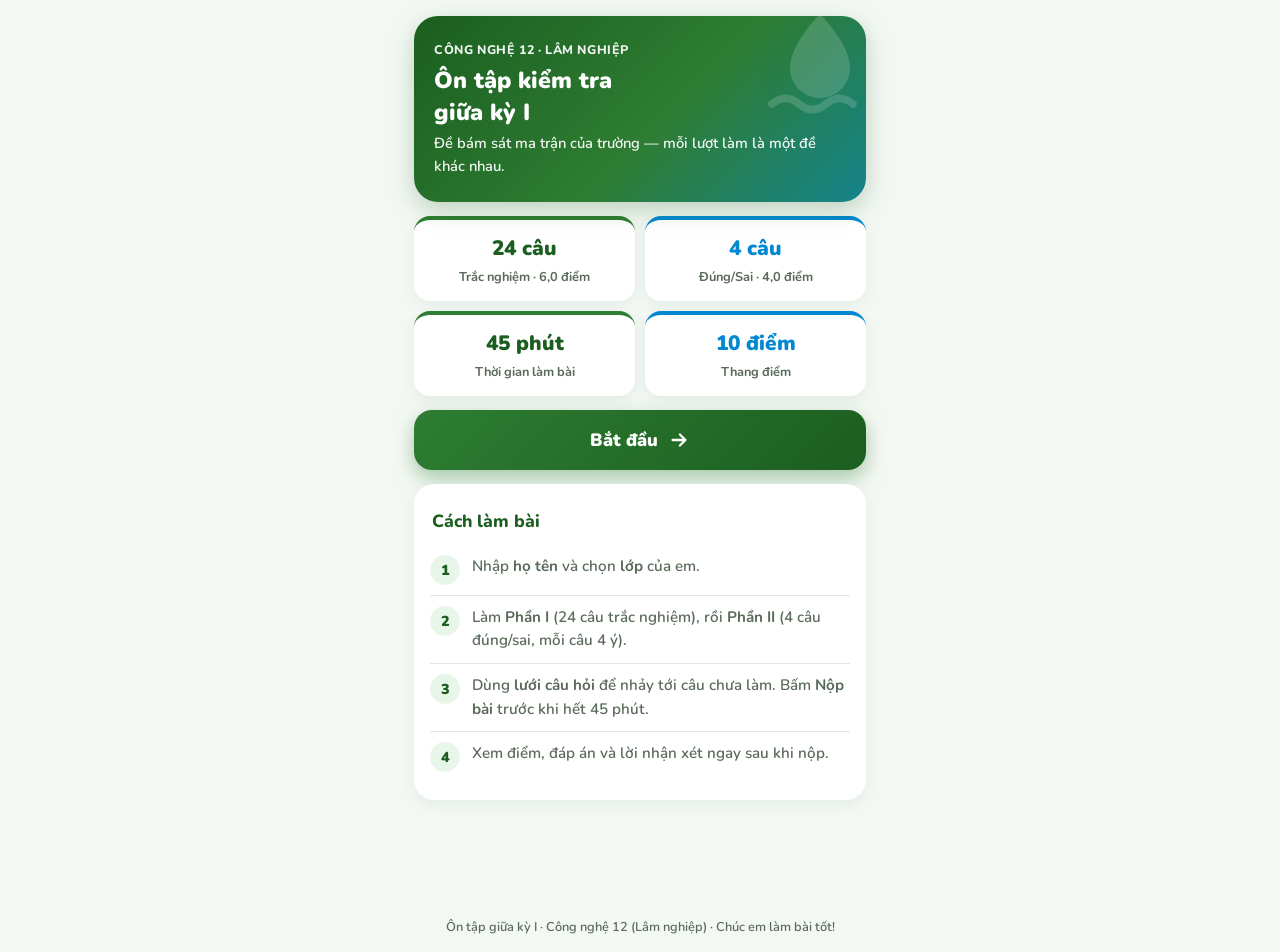
==== commit cc1a1728: "Nang cap: de theo ma tran GK1 (24 TN + 4 DS), boc de ngau nhien, giao dien moi" ====
--- a/index.html
+++ b/index.html
@@ -3,22 +3,24 @@
 <head>
 <meta charset="UTF-8">
 <meta name="viewport" content="width=device-width, initial-scale=1">
-<title>Ôn tập Công nghệ 12 – Lâm nghiệp & Thủy sản</title>
+<title>Ôn tập giữa kỳ I — Công nghệ 12 (Lâm nghiệp)</title>
 <!--
 ====================================================================
-HƯỚNG DẪN NHANH CHO GIÁO VIÊN (không cần biết lập trình)
+HƯỚNG DẪN NHANH CHO GIÁO VIÊN
 --------------------------------------------------------------------
-1. Dán URL Google Apps Script vào CONFIG.APPS_SCRIPT_URL (dòng ~150).
-2. Thêm/sửa câu hỏi trong mảng CAU_HOI (có chú thích tiếng Việt chi tiết).
-3. Các công tắc: CHO_PHEP_LAM_LAI, HIEN_DAP_AN ("ngay" hoặc "sau_nop"),
-   GIOI_HAN_PHUT (0 = không giới hạn), DANH_SACH_LOP.
-4. Mở file này bằng trình duyệt là chạy. Đưa lên GitHub Pages/Netlify
-   để lấy link gửi học sinh qua Zalo.
-
-LƯU Ý THẲNG THẮN: đáp án đúng nằm trong file này, học sinh biết xem
-mã nguồn có thể thấy trước. Web tĩnh không chống được tuyệt đối.
-Trang này phù hợp để ÔN TẬP, không nên dùng cho bài kiểm tra tính điểm
-chính thức. Cách giảm thiểu: để HIEN_DAP_AN = "sau_nop" (mặc định).
+1. CẤU HÌNH (khung CONFIG): URL Apps Script, công tắc làm lại / hiện
+   đáp án / giới hạn giờ, danh sách lớp.
+2. MA TRẬN ĐỀ (khung MA_TRAN): cấu trúc đề theo ma trận GK1 —
+   Phần I: 24 câu trắc nghiệm; Phần II: 4 câu đúng/sai. Mỗi dòng ghi
+   rõ bài + mức độ + số câu cần bốc. Muốn đổi tỉ lệ, sửa số ở đây.
+3. NGÂN HÀNG CÂU HỎI (mảng NGAN_HANG_CAU_HOI): mỗi lượt làm bài, máy
+   bốc NGẪU NHIÊN câu hỏi theo đúng ma trận + xáo trộn thứ tự đáp án,
+   nên mỗi học sinh (mỗi lượt) gặp đề khác nhau.
+   Muốn THÊM câu: copy một khối { ... }, sửa nội dung, giữ đúng các
+   trường bai / mucDo / loai. Đáp án trắc nghiệm: dapAn: 0=A,1=B,2=C,3=D.
+4. LƯU Ý: đáp án nằm trong file nên học sinh biết xem mã nguồn có thể
+   thấy trước — trang này phù hợp để ÔN TẬP, không dùng cho kiểm tra
+   tính điểm chính thức.
 ====================================================================
 -->
 <link rel="preconnect" href="https://fonts.googleapis.com">
@@ -29,40 +31,43 @@
     --xanh-rung:#2E7D32; --xanh-rung-dam:#1B5E20; --xanh-nuoc:#0288D1;
     --nen:#F4F8F4; --the:#FFFFFF; --chu:#1F2933; --chu-phu:#5B6B5B;
     --vien:#DCE9DC; --vien-dam:#C9DCCB;
-    --dung-nen:#E8F5E9; --sai-nen:#FDECEA; --sai:#D32F2F;
-    --chon-nen:#E3F2FD;
+    --dung-nen:#E8F5E9; --sai-nen:#FDECEA; --sai:#D32F2F; --chon-nen:#E3F2FD;
   }
   *{box-sizing:border-box;margin:0;padding:0}
   html{font-size:16px}
   body{font-family:'Nunito',system-ui,-apple-system,sans-serif;background:var(--nen);color:var(--chu);line-height:1.55}
   .app{max-width:480px;margin:0 auto;min-height:100vh;display:flex;flex-direction:column}
-  .app-header{background:linear-gradient(135deg,var(--xanh-rung-dam) 0%,var(--xanh-rung) 55%,var(--xanh-nuoc) 135%);color:#fff;padding:22px 18px 20px;border-radius:0 0 24px 24px}
-  .app-header-sub{font-size:.8rem;font-weight:700;letter-spacing:.5px;text-transform:uppercase;opacity:.92}
-  .app-header h1{font-size:1.5rem;font-weight:900;margin-top:4px}
   main{flex:1;padding:16px 14px 90px}
   .screen{display:none}
   .screen.active{display:block;animation:fadeUp .25s ease}
   @keyframes fadeUp{from{opacity:0;transform:translateY(8px)}to{opacity:1;transform:none}}
   .card{background:var(--the);border-radius:20px;padding:18px 16px;margin-bottom:14px;box-shadow:0 4px 14px rgba(27,94,32,.08)}
   .section-title{font-size:1.1rem;font-weight:800;color:var(--xanh-rung-dam);margin:6px 2px 10px}
-  .hero-text{font-size:1rem;font-weight:600}
-  .hero-stats{display:flex;gap:10px;margin-top:12px}
-  .stat{flex:1;background:var(--dung-nen);border-radius:14px;padding:10px;text-align:center}
-  .stat b{display:block;font-size:1.25rem;color:var(--xanh-rung-dam)}
-  .stat span{font-size:.8rem;color:var(--chu-phu);font-weight:700}
-  .bai-card{display:block;width:100%;text-align:left;background:var(--the);border:2px solid var(--vien);border-left:6px solid var(--xanh-rung);border-radius:16px;padding:14px;margin-bottom:10px;cursor:pointer;font-family:inherit;transition:transform .1s,border-color .15s}
-  .bai-card:active{transform:scale(.98)}
-  .bai-card .bai-ten{font-weight:800;font-size:1.02rem;color:var(--chu)}
-  .bai-card .bai-mo-ta{font-size:.85rem;color:var(--chu-phu);font-weight:600;margin-top:4px}
-  .guide h3{font-size:1rem;font-weight:800;margin-bottom:8px;color:var(--xanh-rung-dam)}
-  .guide ol{margin-left:20px;font-size:.95rem;color:var(--chu-phu);font-weight:600}
-  .guide li{margin-bottom:6px}
+  .muted{color:var(--chu-phu);font-size:.9rem}
+  /* --- Hero trang chủ --- */
+  .hero{background:linear-gradient(135deg,var(--xanh-rung-dam) 0%,var(--xanh-rung) 55%,var(--xanh-nuoc) 135%);color:#fff;border-radius:24px;padding:24px 20px;margin-bottom:14px;position:relative;overflow:hidden;box-shadow:0 8px 24px rgba(27,94,32,.25)}
+  .hero-sub{font-size:.78rem;font-weight:800;letter-spacing:.6px;text-transform:uppercase;opacity:.92}
+  .hero h1{font-size:1.45rem;font-weight:900;margin:6px 0 4px;line-height:1.35}
+  .hero p{font-size:.92rem;opacity:.94;font-weight:600}
+  .hero-mark{position:absolute;right:-14px;top:-14px;opacity:.16}
+  .exam-grid{display:grid;grid-template-columns:1fr 1fr;gap:10px;margin-bottom:14px}
+  .exam-stat{background:var(--the);border-radius:16px;padding:12px;text-align:center;box-shadow:0 4px 14px rgba(27,94,32,.08);border-top:4px solid var(--xanh-rung)}
+  .exam-stat.blue{border-top-color:var(--xanh-nuoc)}
+  .exam-stat b{display:block;font-size:1.3rem;font-weight:900;color:var(--xanh-rung-dam)}
+  .exam-stat.blue b{color:var(--xanh-nuoc)}
+  .exam-stat span{font-size:.8rem;color:var(--chu-phu);font-weight:700}
+  .cta-big{display:flex;align-items:center;justify-content:center;gap:10px;width:100%;min-height:60px;border:none;border-radius:18px;font-family:inherit;font-size:1.12rem;font-weight:900;color:#fff;cursor:pointer;background:linear-gradient(135deg,var(--xanh-rung),var(--xanh-rung-dam));box-shadow:0 8px 20px rgba(46,125,50,.4);transition:transform .1s;margin:4px 0 14px}
+  .cta-big:active{transform:scale(.98)}
+  .steps{list-style:none;margin-top:4px}
+  .steps li{display:flex;gap:12px;align-items:flex-start;padding:10px 0;border-top:1px solid var(--vien);font-size:.95rem;font-weight:600;color:var(--chu-phu)}
+  .steps li:first-child{border-top:none}
+  .step-num{flex-shrink:0;width:30px;height:30px;border-radius:50%;background:var(--dung-nen);color:var(--xanh-rung-dam);font-weight:900;display:flex;align-items:center;justify-content:center;font-size:.9rem}
+  /* --- Form --- */
   .field{display:block;margin-bottom:14px}
   .field span{display:block;font-weight:800;margin-bottom:6px;font-size:.95rem}
-  .field input,.field select{width:100%;height:52px;font-family:inherit;font-size:1rem;font-weight:600;border:2px solid var(--vien-dam);border-radius:14px;padding:0 14px;background:#fff;color:var(--chu)}
+  .field input,.field select{width:100%;height:54px;font-family:inherit;font-size:1rem;font-weight:600;border:2px solid var(--vien-dam);border-radius:14px;padding:0 14px;background:#fff;color:var(--chu)}
   .field input:focus,.field select:focus{outline:none;border-color:var(--xanh-nuoc)}
   .error-text{color:var(--sai);font-weight:700;font-size:.9rem;min-height:1.4em;margin-bottom:8px}
-  .muted{color:var(--chu-phu);font-size:.9rem}
   .btn{font-family:inherit;font-size:1rem;font-weight:800;border:none;border-radius:16px;min-height:52px;padding:0 18px;cursor:pointer;transition:transform .1s}
   .btn:active{transform:scale(.97)}
   .btn.primary{background:linear-gradient(135deg,var(--xanh-rung),var(--xanh-rung-dam));color:#fff;box-shadow:0 6px 14px rgba(46,125,50,.35)}
@@ -71,15 +76,30 @@
   .nav-row{display:flex;gap:10px;margin-top:4px}
   .nav-row .btn{flex:1}
   .nav-row.sticky{position:sticky;bottom:12px;margin-top:14px}
-  /* --- Màn hình làm bài --- */
-  .quiz-top{margin-bottom:12px}
-  .quiz-progress-row{display:flex;justify-content:space-between;align-items:center;font-weight:800;color:var(--xanh-rung-dam);margin-bottom:8px}
-  .timer-chip{display:inline-flex;align-items:center;gap:6px;background:#fff;border:1px solid var(--vien);border-radius:999px;padding:6px 12px;font-size:.9rem;color:var(--chu)}
+  .info-row{display:flex;justify-content:space-between;gap:10px;padding:9px 0;border-top:1px solid var(--vien);font-size:.95rem}
+  .info-row:first-of-type{border-top:none}
+  .info-row b{color:var(--xanh-rung-dam)}
+  /* --- Làm bài --- */
+  .quiz-head{display:flex;align-items:center;gap:8px;margin-bottom:10px}
+  .quiz-phan{font-weight:900;color:var(--xanh-rung-dam);font-size:1rem}
+  .quiz-tools{margin-left:auto;display:flex;gap:8px;align-items:center}
+  .icon-btn{display:inline-flex;align-items:center;gap:6px;height:40px;padding:0 12px;border-radius:12px;border:2px solid var(--vien-dam);background:#fff;font-family:inherit;font-size:.85rem;font-weight:800;color:var(--xanh-rung-dam);cursor:pointer}
+  .icon-btn.mo{background:var(--xanh-rung-dam);border-color:var(--xanh-rung-dam);color:#fff}
+  .timer-chip{display:inline-flex;align-items:center;gap:6px;background:#fff;border:2px solid var(--vien-dam);border-radius:999px;padding:7px 14px;font-size:.95rem;font-weight:900;color:var(--chu)}
   .timer-chip.het-gio{background:var(--sai-nen);border-color:var(--sai);color:var(--sai)}
-  .progress-bar{height:10px;background:var(--vien);border-radius:999px;overflow:hidden}
+  .progress-bar{height:10px;background:var(--vien);border-radius:999px;overflow:hidden;margin-bottom:14px}
   .progress-fill{height:100%;width:0;border-radius:999px;background:linear-gradient(90deg,var(--xanh-rung),var(--xanh-nuoc));transition:width .3s}
+  .palette{display:none;background:var(--the);border-radius:18px;padding:14px;margin-bottom:14px;box-shadow:0 4px 14px rgba(27,94,32,.08)}
+  .palette.mo{display:block;animation:fadeUp .2s ease}
+  .palette-grid{display:grid;grid-template-columns:repeat(7,1fr);gap:8px;margin-bottom:12px}
+  .p-cell{aspect-ratio:1;border-radius:10px;border:2px solid var(--vien-dam);background:#fff;font-family:inherit;font-weight:800;font-size:.9rem;color:var(--chu-phu);cursor:pointer;display:flex;align-items:center;justify-content:center;min-height:44px}
+  .p-cell.lam{border-color:var(--xanh-nuoc);background:var(--chon-nen);color:var(--xanh-nuoc)}
+  .p-cell.hien-tai{border-color:var(--xanh-rung-dam);background:var(--xanh-rung-dam);color:#fff}
+  .palette-chu-thich{display:flex;gap:14px;font-size:.8rem;color:var(--chu-phu);font-weight:700;margin-bottom:12px;flex-wrap:wrap}
+  .dot{width:12px;height:12px;border-radius:4px;display:inline-block;margin-right:4px;vertical-align:baseline}
   .q-meta{display:flex;align-items:center;gap:8px;margin-bottom:10px;flex-wrap:wrap}
   .q-chip{background:var(--dung-nen);color:var(--xanh-rung-dam);font-weight:800;font-size:.8rem;padding:4px 12px;border-radius:999px}
+  .q-phan2{background:var(--chon-nen);color:#01579B}
   .q-mucdo{font-size:.8rem;font-weight:700;color:var(--chu-phu)}
   .q-noidung{font-size:1.06rem;font-weight:700;margin-bottom:14px}
   .opt{display:flex;align-items:center;gap:12px;width:100%;min-height:54px;text-align:left;font-family:inherit;font-size:1rem;font-weight:600;color:var(--chu);background:#fff;border:2px solid var(--vien-dam);border-radius:16px;padding:10px 14px;margin-bottom:10px;cursor:pointer;transition:border-color .15s,background .15s,transform .1s}
@@ -92,7 +112,6 @@
   .opt.sai{border-color:var(--sai);background:var(--sai-nen)}
   .opt.sai .opt-letter{background:var(--sai);color:#fff}
   .opt.khoa{cursor:default}
-  /* Đúng - sai */
   .ds-y{background:#FAFCFA;border:2px solid var(--vien);border-radius:14px;padding:12px;margin-bottom:10px}
   .ds-y.dung{border-color:var(--xanh-rung);background:var(--dung-nen)}
   .ds-y.sai{border-color:var(--sai);background:var(--sai-nen)}
@@ -109,6 +128,10 @@
   .score-num b{font-size:2.2rem;font-weight:900;color:var(--xanh-rung-dam)}
   .score-num span{font-size:.85rem;color:var(--chu-phu);font-weight:700}
   .ket-qua-dong{font-size:1rem;font-weight:700;margin-top:4px}
+  .diem-phan{display:flex;gap:10px;margin-top:12px}
+  .diem-phan div{flex:1;background:#F7FAF7;border-radius:12px;padding:8px}
+  .diem-phan b{display:block;font-size:1.1rem;color:var(--xanh-rung-dam)}
+  .diem-phan span{font-size:.78rem;color:var(--chu-phu);font-weight:700}
   .nhan-xet{font-size:1.02rem;font-weight:700;color:var(--xanh-rung-dam);margin-bottom:8px}
   .goi-y-on{font-size:.95rem;color:var(--chu);font-weight:600;background:#FFF8E1;border-radius:12px;padding:10px 12px;margin-top:10px}
   .review{border-top:1px solid var(--vien);padding:12px 0}
@@ -131,39 +154,46 @@
 </head>
 <body>
 <div class="app">
-  <header class="app-header">
-    <div class="app-header-sub">Công nghệ 12 · Lâm nghiệp – Thủy sản</div>
-    <h1>Ôn tập trắc nghiệm</h1>
-  </header>
-
   <main>
     <!-- ============ MÀN HÌNH 1: TRANG CHỦ ============ -->
     <section id="man-hinh-chinh" class="screen active">
+      <div class="hero">
+        <svg class="hero-mark" width="120" height="120" viewBox="0 0 40 40" fill="none">
+          <path d="M20 4C20 4 10 14 10 22a10 10 0 0 0 20 0C30 14 20 4 20 4Z" fill="#FFFFFF"/>
+          <path d="M4 34c3-2.5 6-2.5 9 0 3 2.5 6 2.5 9 0 3-2.5 6-2.5 9 0" stroke="#FFFFFF" stroke-width="2.5" stroke-linecap="round"/>
+        </svg>
+        <div class="hero-sub">Công nghệ 12 · Lâm nghiệp</div>
+        <h1>Ôn tập kiểm tra<br>giữa kỳ I</h1>
+        <p>Đề bám sát ma trận của trường — mỗi lượt làm là một đề khác nhau.</p>
+      </div>
+
+      <div class="exam-grid">
+        <div class="exam-stat"><b>24 câu</b><span>Trắc nghiệm · 6,0 điểm</span></div>
+        <div class="exam-stat blue"><b>4 câu</b><span>Đúng/Sai · 4,0 điểm</span></div>
+        <div class="exam-stat"><b>45 phút</b><span>Thời gian làm bài</span></div>
+        <div class="exam-stat blue"><b>10 điểm</b><span>Thang điểm</span></div>
+      </div>
+
+      <button class="cta-big" id="nut-bat-dau">
+        Bắt đầu
+        <svg width="22" height="22" viewBox="0 0 24 24" fill="none"><path d="M5 12h14M13 6l6 6-6 6" stroke="#fff" stroke-width="2.5" stroke-linecap="round" stroke-linejoin="round"/></svg>
+      </button>
+
       <div class="card">
-        <p class="hero-text">Chào em! Chọn một bài bên dưới để bắt đầu ôn tập. Làm xong sẽ biết điểm, đáp án và lời nhận xét ngay.</p>
-        <div class="hero-stats">
-          <div class="stat"><b id="tk-bai">0</b><span>Bài ôn</span></div>
-          <div class="stat"><b id="tk-cau">0</b><span>Câu hỏi</span></div>
-          <div class="stat"><b id="tk-lop">0</b><span>Lớp</span></div>
-        </div>
-      </div>
-      <h2 class="section-title">Danh sách bài ôn</h2>
-      <div id="danh-sach-bai"></div>
-      <div class="card guide">
-        <h3>Cách làm bài</h3>
-        <ol>
-          <li>Chọn bài, nhập họ tên và lớp của em.</li>
-          <li>Trả lời từng câu — có thể bấm "Quay lại" để sửa trước khi nộp.</li>
-          <li>Bấm "Nộp bài" để xem điểm, đáp án đúng và lời nhận xét.</li>
-        </ol>
+        <h2 class="section-title">Cách làm bài</h2>
+        <ul class="steps">
+          <li><span class="step-num">1</span><span>Nhập <b>họ tên</b> và chọn <b>lớp</b> của em.</span></li>
+          <li><span class="step-num">2</span><span>Làm <b>Phần I</b> (24 câu trắc nghiệm), rồi <b>Phần II</b> (4 câu đúng/sai, mỗi câu 4 ý).</span></li>
+          <li><span class="step-num">3</span><span>Dùng <b>lưới câu hỏi</b> để nhảy tới câu chưa làm. Bấm <b>Nộp bài</b> trước khi hết 45 phút.</span></li>
+          <li><span class="step-num">4</span><span>Xem điểm, đáp án và lời nhận xét ngay sau khi nộp.</span></li>
+        </ul>
       </div>
     </section>
 
-    <!-- ============ MÀN HÌNH 2: NHẬP THÔNG TIN ============ -->
+    <!-- ============ MÀN HÌNH 2: THÔNG TIN + SẴN SÀNG ============ -->
     <section id="man-hinh-thong-tin" class="screen">
       <div class="card">
         <h2 class="section-title">Thông tin học sinh</h2>
-        <p class="muted" style="margin-bottom:14px">Bài đã chọn: <b id="ten-bai-da-chon" style="color:var(--xanh-rung-dam)"></b></p>
         <label class="field">
           <span>Họ và tên</span>
           <input id="o-ho-ten" type="text" placeholder="VD: Nguyễn Văn An" autocomplete="name" maxlength="60">
@@ -173,25 +203,57 @@
           <select id="o-lop"></select>
         </label>
         <p class="error-text" id="loi-thong-tin"></p>
-        <div class="nav-row">
-          <button class="btn ghost" id="nut-tro-ve-chinh">‹ Trang chủ</button>
-          <button class="btn primary" id="nut-vao-lam-bai">Vào làm bài ›</button>
-        </div>
+      </div>
+
+      <div class="card">
+        <h2 class="section-title">Cấu trúc đề thi</h2>
+        <div class="info-row"><span>Phần I — Trắc nghiệm nhiều lựa chọn</span><b>24 câu × 0,25đ</b></div>
+        <div class="info-row"><span>Phần II — Trắc nghiệm đúng/sai</span><b>4 câu × 4 ý × 0,25đ</b></div>
+        <div class="info-row"><span>Phạm vi</span><b>Bài 1 → Bài 7</b></div>
+        <div class="info-row"><span>Thời gian làm bài</span><b>45 phút</b></div>
+        <div class="info-row"><span>Tổng điểm</span><b>10 điểm</b></div>
+        <p class="muted" style="margin-top:10px">Mỗi lượt làm, máy bốc ngẫu nhiên câu hỏi theo đúng ma trận nên đề của mỗi bạn khác nhau. Cố gắng làm hết sức mình nhé!</p>
+      </div>
+
+      <button class="cta-big" id="nut-vao-lam-bai">
+        Bắt đầu làm bài
+        <svg width="22" height="22" viewBox="0 0 24 24" fill="none"><path d="M5 12h14M13 6l6 6-6 6" stroke="#fff" stroke-width="2.5" stroke-linecap="round" stroke-linejoin="round"/></svg>
+      </button>
+      <div class="nav-row" style="margin-bottom:14px">
+        <button class="btn ghost" id="nut-tro-ve-chinh">‹ Trang chủ</button>
       </div>
     </section>
 
     <!-- ============ MÀN HÌNH 3: LÀM BÀI ============ -->
     <section id="man-hinh-lam-bai" class="screen">
-      <div class="quiz-top">
-        <div class="quiz-progress-row">
-          <span id="tien-do-chu">Câu 1 / 10</span>
-          <span class="timer-chip" id="dong-ho" style="display:none">
+      <div class="quiz-head">
+        <span class="quiz-phan" id="ten-phan">Phần I</span>
+        <div class="quiz-tools">
+          <button class="icon-btn" id="nut-luoi-cau">
+            <svg width="16" height="16" viewBox="0 0 16 16" fill="none"><rect x="1" y="1" width="6" height="6" rx="1.5" stroke="currentColor" stroke-width="1.8"/><rect x="9" y="1" width="6" height="6" rx="1.5" stroke="currentColor" stroke-width="1.8"/><rect x="1" y="9" width="6" height="6" rx="1.5" stroke="currentColor" stroke-width="1.8"/><rect x="9" y="9" width="6" height="6" rx="1.5" stroke="currentColor" stroke-width="1.8"/></svg>
+            Câu hỏi
+          </button>
+          <span class="timer-chip" id="dong-ho">
             <svg width="15" height="15" viewBox="0 0 16 16" fill="none"><circle cx="8" cy="8" r="6.5" stroke="currentColor" stroke-width="1.8"/><path d="M8 4.5V8l2.5 1.5" stroke="currentColor" stroke-width="1.8" stroke-linecap="round"/></svg>
-            <span id="dong-ho-so">00:00</span>
+            <span id="dong-ho-so">45:00</span>
           </span>
         </div>
-        <div class="progress-bar"><div class="progress-fill" id="thanh-tien-do"></div></div>
-      </div>
+      </div>
+      <div class="quiz-head" style="margin-top:-4px">
+        <span class="muted" id="tien-do-chu" style="font-weight:800">Câu 1 / 28</span>
+      </div>
+      <div class="progress-bar"><div class="progress-fill" id="thanh-tien-do"></div></div>
+
+      <div class="palette" id="luoi-cau-hoi">
+        <div class="palette-grid" id="luoi-o-cau"></div>
+        <div class="palette-chu-thich">
+          <span><span class="dot" style="background:#E3F2FD;border:2px solid #0288D1"></span>Đã làm</span>
+          <span><span class="dot" style="background:#1B5E20"></span>Đang làm</span>
+          <span><span class="dot" style="background:#fff;border:2px solid #C9DCCB"></span>Chưa làm</span>
+        </div>
+        <button class="btn primary" id="nut-nop-tu-luoi" style="width:100%">Nộp bài</button>
+      </div>
+
       <div class="card" id="the-cau-hoi"></div>
       <div class="nav-row sticky">
         <button class="btn ghost" id="nut-quay-lai">‹ Quay lại</button>
@@ -211,6 +273,10 @@
           <div class="score-num"><b id="diem-so">0</b><span>/ 10 điểm</span></div>
         </div>
         <div id="tom-tat-ket-qua"></div>
+        <div class="diem-phan">
+          <div><b id="diem-phan-1">0</b><span>Phần I / 6,0đ</span></div>
+          <div><b id="diem-phan-2">0</b><span>Phần II / 4,0đ</span></div>
+        </div>
       </div>
 
       <div class="card">
@@ -235,240 +301,533 @@
 
       <div class="nav-row">
         <button class="btn ghost" id="nut-ve-trang-chu">‹ Trang chủ</button>
-        <button class="btn primary" id="nut-lam-lai">Làm lại ›</button>
+        <button class="btn primary" id="nut-lam-lai">Làm đề mới ›</button>
       </div>
     </section>
   </main>
 
-  <footer class="app-footer">Ôn tập Công nghệ 12 · Lâm nghiệp – Thủy sản · Chúc em học tốt!</footer>
+  <footer class="app-footer">Ôn tập giữa kỳ I · Công nghệ 12 (Lâm nghiệp) · Chúc em làm bài tốt!</footer>
 </div>
 <script>
 /* =====================================================================
-   PHẦN 1: CẤU HÌNH — Cô/chú chỉ cần sửa các dòng trong khung này
+   PHẦN 1: CẤU HÌNH
    ===================================================================== */
 const CONFIG = {
-  // Dán URL Web App của Google Apps Script vào giữa hai dấu nháy (làm ở Giai đoạn 3).
-  // Ví dụ: "https://script.google.com/macros/s/AKfyc.../exec"
   APPS_SCRIPT_URL: "https://script.google.com/macros/s/AKfycbzx8t5mXMQqn8j9jK4miI95_E6wTxayOEJd0gi6-7jBwTxO6oPAP3sb5EsnL_mDIzKQ/exec",
-
-  // Cho phép học sinh làm lại nhiều lần? true = có, false = không
-  CHO_PHEP_LAM_LAI: true,
-
-  // Khi nào hiện đáp án đúng/sai cho học sinh?
-  // "sau_nop" = chỉ hiện sau khi bấm Nộp bài (khuyên dùng)
-  // "ngay"    = hiện ngay khi học sinh chọn đáp án từng câu
-  HIEN_DAP_AN: "sau_nop",
-
-  // Giới hạn thời gian làm bài (phút). 0 = không giới hạn.
-  GIOI_HAN_PHUT: 0,
-
-  // Danh sách lớp (hiện trong ô chọn lớp ở màn hình nhập thông tin)
+  CHO_PHEP_LAM_LAI: true,   // true = được làm đề mới nhiều lần
+  HIEN_DAP_AN: "sau_nop",   // "sau_nop" | "ngay"
+  GIOI_HAN_PHUT: 45,        // theo ma trận GK1: 45 phút (0 = không giới hạn)
   DANH_SACH_LOP: ["12A7", "12A8"],
 };
 
 /* =====================================================================
-   PHẦN 2: NGÂN HÀNG CÂU HỎI — Chỗ cô/chú thêm / sửa / xóa câu hỏi
-   ---------------------------------------------------------------------
-   Mỗi câu là một khối { ... } nằm giữa hai dấu ngoặc nhọn, các khối
-   cách nhau bằng dấu phẩy. Các trường của một câu:
-
-   - id:       mã câu, viết ngắn gọn, không trùng nhau. VD: "B1-C01"
-   - bai:      tên bài, các câu cùng tên bài sẽ gộp thành một thẻ ở trang chủ
-   - chuDe:    chủ đề nhỏ trong bài (dùng để gợi ý "nên ôn lại phần...")
-   - mucDo:    "biet" (nhận biết) | "hieu" (thông hiểu) | "vandung" (vận dụng)
-   - loai:     "tracnghiem" (4 đáp án) | "dungsai" (4 ý đúng/sai)
-   - noiDung:  đề bài
-   - luaChon:  (chỉ dùng cho tracnghiem) mảng 4 đáp án theo thứ tự A, B, C, D
-   - dapAn:    (chỉ dùng cho tracnghiem) số thứ tự đáp án đúng: 0=A, 1=B, 2=C, 3=D
-   - y:        (chỉ dùng cho dungsai) mảng 4 ý, mỗi ý có noiDung và dung (true/false)
-   - giaiThich: lời giải thích ngắn gọn, hiện ở màn hình kết quả
-
-   Muốn THÊM câu mới: copy nguyên một khối { ... }, dán xuống dưới,
-   sửa nội dung rồi nhớ giữ dấu phẩy giữa các khối.
+   PHẦN 2: MA TRẬN ĐỀ (theo ma trận kiểm tra giữa kỳ I của trường)
+   Mỗi lượt làm bài, máy bốc ngẫu nhiên đúng số câu của từng dòng.
+   - Phần I: 24 câu trắc nghiệm, mỗi câu đúng = 0,25 điểm (tổng 6,0đ)
+   - Phần II: 4 câu đúng/sai, mỗi ý đúng = 0,25 điểm (tổng 4,0đ)
+   Muốn đổi tỉ lệ: sửa con số soCau ở từng dòng cho đúng ý mình.
    ===================================================================== */
-const CAU_HOI = [
-
-  // ---------- Bài 1 ----------
-  {
-    id: "B1-C01",
-    bai: "Bài 1: Vai trò và triển vọng của lâm nghiệp",
-    chuDe: "Vai trò của rừng phòng hộ",
-    mucDo: "biet",
-    loai: "tracnghiem",
-    noiDung: "Vai trò quan trọng nhất của rừng phòng hộ đầu nguồn là gì?",
-    luaChon: [
-      "Cung cấp gỗ nguyên liệu cho nhà máy giấy",
-      "Giữ đất, giữ nước, điều hòa dòng chảy, chống xói mòn",
-      "Tạo việc làm cho người dân địa phương",
-      "Cung cấp cây thuốc quý để làm thuốc nam"
-    ],
-    dapAn: 1,
-    giaiThich: "Rừng phòng hộ đầu nguồn nằm ở khu vực đầu nguồn sông suối nên nhiệm vụ chính là giữ đất, giữ nước, điều hòa dòng chảy và chống xói mòn, rửa trôi."
-  },
-  {
-    id: "B1-C02",
-    bai: "Bài 1: Vai trò và triển vọng của lâm nghiệp",
-    chuDe: "Lâm sản và lâm sản ngoài gỗ",
-    mucDo: "biet",
-    loai: "tracnghiem",
-    noiDung: "Sản phẩm nào sau đây là lâm sản ngoài gỗ?",
-    luaChon: ["Gỗ xẻ", "Mật ong rừng", "Dăm gỗ", "Ván ép"],
-    dapAn: 1,
-    giaiThich: "Lâm sản ngoài gỗ là các sản phẩm lấy từ rừng nhưng không phải gỗ, ví dụ: mật ong rừng, dược liệu, mây, tre, nứa, nhựa cây..."
-  },
-  {
-    id: "B1-C03",
-    bai: "Bài 1: Vai trò và triển vọng của lâm nghiệp",
-    chuDe: "Đặc trưng sản xuất lâm nghiệp",
-    mucDo: "hieu",
-    loai: "tracnghiem",
-    noiDung: "Nhận định nào sau đây KHÔNG đúng về đặc trưng cơ bản của sản xuất lâm nghiệp?",
-    luaChon: [
-      "Là ngành sản xuất có chu kì kinh doanh dài, quay vòng vốn chậm",
-      "Đối tượng sản xuất là các cơ thể sống",
-      "Không có tính thời vụ, sản xuất trải đều quanh năm",
-      "Địa bàn sản xuất phức tạp, giao thông và cơ sở vật chất còn khó khăn"
-    ],
-    dapAn: 2,
-    giaiThich: "Sản xuất lâm nghiệp CÓ tính thời vụ cao, nhiều công việc tập trung vào một số tháng nhất định trong năm (ví dụ trồng rừng vào mùa mưa)."
-  },
-  {
-    id: "B1-C04",
-    bai: "Bài 1: Vai trò và triển vọng của lâm nghiệp",
-    chuDe: "Vai trò của lâm nghiệp",
-    mucDo: "biet",
-    loai: "dungsai",
-    noiDung: "Đánh giá Đúng/Sai cho mỗi ý sau về vai trò của lâm nghiệp:",
-    y: [
-      { noiDung: "a) Lâm nghiệp cung cấp gỗ và lâm sản ngoài gỗ phục vụ đời sống con người.", dung: true },
-      { noiDung: "b) Lâm nghiệp cung cấp thịt, trứng, sữa cho nhu cầu tiêu dùng.", dung: false },
-      { noiDung: "c) Rừng phòng hộ ven biển có vai trò chắn sóng, chống cát bay, ngăn xâm nhập mặn.", dung: true },
-      { noiDung: "d) Mọi hoạt động sản xuất lâm nghiệp đều có thể tiến hành quanh năm, không phụ thuộc mùa vụ.", dung: false }
-    ],
-    giaiThich: "Thịt, trứng, sữa là sản phẩm của chăn nuôi, không phải lâm nghiệp. Sản xuất lâm nghiệp có tính thời vụ nên ý d) sai."
-  },
-
-  // ---------- Bài 2 ----------
-  {
-    id: "B2-C01",
-    bai: "Bài 2: Hoạt động lâm nghiệp và suy thoái tài nguyên rừng",
-    chuDe: "Các hoạt động lâm nghiệp cơ bản",
-    mucDo: "biet",
-    loai: "tracnghiem",
-    noiDung: "Nhóm hoạt động nào sau đây thuộc về phát triển rừng?",
-    luaChon: [
-      "Phòng cháy, chữa cháy rừng",
-      "Trồng mới rừng, khoanh nuôi xúc tiến tái sinh",
-      "Khai thác gỗ và lâm sản ngoài gỗ",
-      "Chế biến đồ gỗ nội thất, mỹ nghệ"
-    ],
-    dapAn: 1,
-    giaiThich: "Phát triển rừng gồm: trồng mới rừng, cải tạo rừng tự nhiên nghèo kiệt, khoanh nuôi xúc tiến tái sinh, phát triển giống cây lâm nghiệp..."
-  },
-  {
-    id: "B2-C02",
-    bai: "Bài 2: Hoạt động lâm nghiệp và suy thoái tài nguyên rừng",
-    chuDe: "Nguyên nhân suy thoái rừng",
-    mucDo: "hieu",
-    loai: "tracnghiem",
-    noiDung: "Hoạt động nào sau đây KHÔNG phải là nguyên nhân gây suy thoái tài nguyên rừng?",
-    luaChon: [
-      "Khai thác gỗ trái phép, quá mức",
-      "Cháy rừng do đốt nương rẫy",
-      "Giao đất, giao rừng cho chủ rừng quản lí theo quy định pháp luật",
-      "Phá rừng để trồng cây công nghiệp"
-    ],
-    dapAn: 2,
-    giaiThich: "Giao đất, giao rừng theo quy định giúp mọi diện tích rừng đều có chủ quản lí, gắn trách nhiệm bảo vệ rừng — đây là GIẢI PHÁP khắc phục suy thoái, không phải nguyên nhân."
-  },
-  {
-    id: "B2-C03",
-    bai: "Bài 2: Hoạt động lâm nghiệp và suy thoái tài nguyên rừng",
-    chuDe: "Giải pháp khắc phục suy thoái rừng",
-    mucDo: "hieu",
-    loai: "dungsai",
-    noiDung: "Đánh giá Đúng/Sai cho mỗi ý sau về suy thoái và bảo vệ tài nguyên rừng:",
-    y: [
-      { noiDung: "a) Đốt rừng làm nương rẫy là một trong những nguyên nhân gây suy thoái tài nguyên rừng.", dung: true },
-      { noiDung: "b) Chăn thả trâu, bò tự do trong rừng mới trồng không ảnh hưởng đến cây con.", dung: false },
-      { noiDung: "c) Xây dựng khu bảo tồn, vườn quốc gia góp phần bảo vệ tài nguyên rừng.", dung: true },
-      { noiDung: "d) Khai thác gỗ với cường độ nhỏ hơn khả năng tái sinh của rừng là khai thác bền vững.", dung: true }
-    ],
-    giaiThich: "Trâu bò dẫm đạp, gặm cây con trong rừng mới trồng gây suy thoái rừng nên ý b) sai. Khai thác không vượt quá khả năng tái sinh là nguyên tắc của khai thác bền vững."
-  },
-
-  // ---------- Bài 3 ----------
-  {
-    id: "B3-C01",
-    bai: "Bài 3: Vai trò, nhiệm vụ của trồng và chăm sóc rừng",
-    chuDe: "Chăm sóc rừng",
-    mucDo: "biet",
-    loai: "tracnghiem",
-    noiDung: "Công việc nào sau đây thuộc hoạt động chăm sóc rừng?",
-    luaChon: [
-      "Làm cỏ, tỉa cành, bón phân, tưới nước cho cây",
-      "Khai thác trắng toàn bộ diện tích rừng",
-      "Đốt rừng để lấy đất trồng trọt",
-      "Xây nhà xưởng chế biến gỗ trong rừng"
-    ],
-    dapAn: 0,
-    giaiThich: "Chăm sóc rừng gồm: làm cỏ, xới đất, tỉa cành, tỉa thưa, bón phân, tưới nước, trồng dặm, phòng trừ sâu bệnh... nhằm giúp cây sinh trưởng tốt."
-  },
-  {
-    id: "B3-C02",
-    bai: "Bài 3: Vai trò, nhiệm vụ của trồng và chăm sóc rừng",
-    chuDe: "Chăm sóc rừng",
-    mucDo: "vandung",
-    loai: "tracnghiem",
-    noiDung: "Trong chăm sóc rừng trồng, biện pháp tỉa thưa nhằm mục đích chính nào sau đây?",
-    luaChon: [
-      "Loại bỏ cây bị sâu bệnh để lấy củi đun",
-      "Tạo không gian dinh dưỡng, ánh sáng cho những cây giữ lại sinh trưởng tốt hơn",
-      "Tăng mật độ cây trên một đơn vị diện tích",
-      "Hạn chế sự cạnh tranh của cây dại với cây rừng"
-    ],
-    dapAn: 1,
-    giaiThich: "Tỉa thưa là chặt bỏ bớt những cây xấu, cây bị chèn ép để những cây tốt còn lại có đủ ánh sáng, dinh dưỡng và không gian sinh trưởng — từ đó nâng cao chất lượng gỗ."
-  },
-  {
-    id: "B3-C03",
-    bai: "Bài 3: Vai trò, nhiệm vụ của trồng và chăm sóc rừng",
-    chuDe: "Vai trò, nhiệm vụ của trồng rừng",
-    mucDo: "biet",
-    loai: "dungsai",
-    noiDung: "Đánh giá Đúng/Sai cho mỗi ý sau về trồng và chăm sóc rừng:",
-    y: [
-      { noiDung: "a) Trồng rừng phòng hộ đầu nguồn giúp bảo vệ đất, bảo vệ nguồn nước, chống xói mòn.", dung: true },
-      { noiDung: "b) Trồng rừng đặc dụng góp phần bảo tồn đa dạng sinh học.", dung: true },
-      { noiDung: "c) Một nhiệm vụ của trồng rừng là cải tạo độ dốc của đất lâm nghiệp.", dung: false },
-      { noiDung: "d) Chăm sóc rừng giúp tăng tỉ lệ sống của cây sau khi trồng.", dung: true }
-    ],
-    giaiThich: "Nhiệm vụ của trồng rừng là phủ xanh đất trống, trồng rừng phòng hộ/đặc dụng/sản xuất... chứ không phải 'cải tạo độ dốc của đất' nên ý c) sai."
-  }
-
+const MA_TRAN = {
+  phan1: [ // trắc nghiệm nhiều lựa chọn
+    { bai: "Bài 1", mucDo: "biet",    soCau: 4 },
+    { bai: "Bài 1", mucDo: "hieu",    soCau: 1 },
+    { bai: "Bài 2", mucDo: "biet",    soCau: 2 },
+    { bai: "Bài 2", mucDo: "hieu",    soCau: 2 },
+    { bai: "Bài 3", mucDo: "biet",    soCau: 2 },
+    { bai: "Bài 3", mucDo: "hieu",    soCau: 2 },
+    { bai: "Bài 4", mucDo: "vandung", soCau: 1 },
+    { bai: "Bài 5", mucDo: "biet",    soCau: 1 },
+    { bai: "Bài 5", mucDo: "hieu",    soCau: 1 },
+    { bai: "Bài 6", mucDo: "biet",    soCau: 2 },
+    { bai: "Bài 6", mucDo: "hieu",    soCau: 1 },
+    { bai: "Bài 6", mucDo: "vandung", soCau: 2 },
+    { bai: "Bài 7", mucDo: "biet",    soCau: 1 },
+    { bai: "Bài 7", mucDo: "hieu",    soCau: 1 },
+    { bai: "Bài 7", mucDo: "vandung", soCau: 1 },
+  ],
+  phan2: [ // trắc nghiệm đúng/sai (mỗi câu 4 ý: a=Biết, b=Hiểu, c=VD, d=VD)
+    { bai: "Bài 2", soCau: 1 },
+    { bai: "Bài 4", soCau: 1 },
+    { bai: "Bài 5", soCau: 1 },
+    { bai: "Bài 6", soCau: 1 },
+  ]
+};
+
+/* =====================================================================
+   PHẦN 3: NGÂN HÀNG CÂU HỎI (viết theo chủ đề ngân hàng của cô/chú)
+   Mỗi ô trong ma trận cần ít nhất bấy nhiêu câu; ở đây có GẤP ĐÔI để
+   mỗi lượt bốc đề khác nhau. Thêm câu mới: copy một khối { ... } rồi
+   sửa nội dung, giữ đúng các trường bai / mucDo / loai.
+   - loai "tracnghiem": dapAn: 0=A, 1=B, 2=C, 3=D
+   - loai "dungsai": y là 4 ý, mỗi ý có dung: true/false
+   ===================================================================== */
+const NGAN_HANG_CAU_HOI = [
+
+// ================= BÀI 1: VAI TRÒ VÀ TRIỂN VỌNG CỦA LÂM NGHIỆP =================
+{ id:"B1B-01", bai:"Bài 1", chuDe:"Rừng phòng hộ", mucDo:"biet", loai:"tracnghiem",
+  noiDung:"Vai trò chủ yếu của rừng phòng hộ đầu nguồn là gì?",
+  luaChon:["Chắn sóng, chắn gió, chống cát bay ở ven biển",
+           "Điều hòa dòng chảy, giữ đất, giữ nước, chống xói mòn",
+           "Cung cấp gỗ nguyên liệu cho nhà máy giấy",
+           "Làm tăng nhiệt độ không khí ở vùng đầu nguồn"],
+  dapAn:1,
+  giaiThich:"Rừng phòng hộ đầu nguồn nằm ở khu vực đầu nguồn sông, suối nên nhiệm vụ chính là điều hòa dòng chảy, giữ đất, giữ nước và chống xói mòn, rửa trôi." },
+{ id:"B1B-02", bai:"Bài 1", chuDe:"Rừng phòng hộ", mucDo:"biet", loai:"tracnghiem",
+  noiDung:"Vai trò chủ yếu của rừng phòng hộ ven biển là gì?",
+  luaChon:["Điều hòa dòng chảy các sông lớn",
+           "Cung cấp gỗ cho xây dựng",
+           "Chắn sóng, chắn gió, chống cát bay, ngăn xâm nhập mặn",
+           "Bảo tồn các loài cây lấy gỗ quý"],
+  dapAn:2,
+  giaiThich:"Rừng phòng hộ ven biển (rừng ngập mặn, phi lao...) có vai trò chắn sóng, chắn gió, chống cát bay và ngăn sự xâm nhập của nước mặn, bảo vệ đê điều." },
+{ id:"B1B-03", bai:"Bài 1", chuDe:"Lâm sản", mucDo:"biet", loai:"tracnghiem",
+  noiDung:"Sản phẩm nào sau đây là lâm sản ngoài gỗ?",
+  luaChon:["Gỗ xẻ","Ván ép","Dăm gỗ","Mật ong rừng"],
+  dapAn:3,
+  giaiThich:"Lâm sản ngoài gỗ là sản phẩm lấy từ rừng nhưng không phải gỗ, ví dụ: mật ong rừng, dược liệu, mây, tre, nứa, nhựa cây." },
+{ id:"B1B-04", bai:"Bài 1", chuDe:"Đặc trưng sản xuất", mucDo:"biet", loai:"tracnghiem",
+  noiDung:"Đặc trưng nào sau đây đúng về sản xuất lâm nghiệp?",
+  luaChon:["Chu kì kinh doanh ngắn, quay vòng vốn nhanh",
+           "Đối tượng là máy móc, thiết bị hiện đại",
+           "Chu kì kinh doanh dài, tốc độ quay vòng vốn chậm",
+           "Địa bàn tập trung, thuận lợi về giao thông"],
+  dapAn:2,
+  giaiThich:"Đối tượng của lâm nghiệp là cơ thể sống (cây rừng) có chu kì sinh trưởng dài nên đây là ngành sản xuất có chu kì kinh doanh dài, quay vòng vốn chậm." },
+{ id:"B1B-05", bai:"Bài 1", chuDe:"Vai trò với đời sống", mucDo:"biet", loai:"tracnghiem",
+  noiDung:"Nội dung nào sau đây KHÔNG phải là vai trò của lâm nghiệp đối với đời sống con người?",
+  luaChon:["Cung cấp gỗ cho xây dựng và công nghiệp chế biến",
+           "Cung cấp dược liệu quý phục vụ chữa bệnh",
+           "Tạo việc làm, ổn định đời sống đồng bào miền núi",
+           "Cung cấp thịt, trứng, sữa cho tiêu dùng"],
+  dapAn:3,
+  giaiThich:"Thịt, trứng, sữa là sản phẩm của chăn nuôi, không phải của lâm nghiệp. Lâm nghiệp cung cấp gỗ, lâm sản ngoài gỗ, dược liệu và tạo việc làm." },
+{ id:"B1B-06", bai:"Bài 1", chuDe:"Triển vọng", mucDo:"biet", loai:"tracnghiem",
+  noiDung:"Theo định hướng phát triển, tỉ lệ che phủ rừng của nước ta cần duy trì ở mức nào?",
+  luaChon:["Dưới 35%","Từ 42% đến 43%","Từ 50% đến 55%","Trên 60%"],
+  dapAn:1,
+  giaiThich:"Định hướng phát triển lâm nghiệp: duy trì tỉ lệ che phủ rừng của nước ta ở mức từ 42% đến 43%, quản lí bền vững các hệ sinh thái rừng." },
+{ id:"B1B-07", bai:"Bài 1", chuDe:"Người lao động", mucDo:"biet", loai:"tracnghiem",
+  noiDung:"Yêu cầu nào sau đây là KHÔNG cần thiết đối với người lao động trong các ngành nghề lâm nghiệp?",
+  luaChon:["Có sức khỏe tốt, chịu khó, có trách nhiệm",
+           "Có kiến thức, kĩ năng về lâm nghiệp",
+           "Biết vận hành máy móc, thiết bị hiện đại",
+           "Thích đọc sách, vẽ tranh và du lịch"],
+  dapAn:3,
+  giaiThich:"Lao động lâm nghiệp cần sức khỏe, kiến thức lâm nghiệp và khả năng vận hành thiết bị; sở thích đọc sách, vẽ tranh, du lịch không phải yêu cầu nghề nghiệp." },
+{ id:"B1B-08", bai:"Bài 1", chuDe:"Đặc trưng sản xuất", mucDo:"biet", loai:"tracnghiem",
+  noiDung:"Đối tượng của sản xuất lâm nghiệp là gì?",
+  luaChon:["Máy móc và dây chuyền công nghệ",
+           "Các cơ thể sống, có chu kì sinh trưởng dài",
+           "Đất đai và nguồn nước",
+           "Các cơ thể sống, có chu kì sinh trưởng ngắn"],
+  dapAn:1,
+  giaiThich:"Đối tượng của sản xuất lâm nghiệp là các cơ thể sống (chủ yếu là cây rừng) có chu kì sinh trưởng dài — đây là đặc trưng cơ bản nhất của ngành." },
+{ id:"B1H-01", bai:"Bài 1", chuDe:"Đặc trưng sản xuất", mucDo:"hieu", loai:"tracnghiem",
+  noiDung:"Vì sao sản xuất lâm nghiệp có tính thời vụ cao?",
+  luaChon:["Vì công nhân lâm nghiệp chỉ làm việc theo mùa",
+           "Vì nhiều công việc như trồng, chăm sóc, khai thác phụ thuộc vào điều kiện tự nhiên, tập trung vào một số tháng trong năm",
+           "Vì máy móc chỉ hoạt động được vào mùa khô",
+           "Vì rừng chỉ sinh trưởng vào mùa mưa"],
+  dapAn:1,
+  giaiThich:"Các khâu trồng rừng (thường vào mùa mưa), chăm sóc, khai thác đều gắn với điều kiện tự nhiên nên công việc tập trung vào một số tháng nhất định — đó là tính thời vụ." },
+{ id:"B1H-02", bai:"Bài 1", chuDe:"Triển vọng", mucDo:"hieu", loai:"tracnghiem",
+  noiDung:"Nhận định nào sau đây đúng về triển vọng kinh tế của lâm nghiệp nước ta?",
+  luaChon:["Giảm dần sản lượng gỗ khai thác từ rừng trồng",
+           "Trở thành ngành kinh tế — kĩ thuật hiện đại, tăng giá trị xuất khẩu gỗ và lâm sản từ nguồn nguyên liệu hợp pháp",
+           "Chỉ tập trung khai thác rừng tự nhiên để tăng thu nhập",
+           "Giảm tỉ lệ lao động được đào tạo nghề trong lĩnh vực lâm nghiệp"],
+  dapAn:1,
+  giaiThich:"Định hướng: lâm nghiệp trở thành ngành kinh tế — kĩ thuật hiện đại, tăng sản lượng gỗ từ rừng trồng, đảm bảo nguồn gỗ hợp pháp có chứng chỉ quản lí rừng bền vững." },
+
+// ================= BÀI 2: HOẠT ĐỘNG LÂM NGHIỆP & SUY THOÁI RỪNG =================
+{ id:"B2B-01", bai:"Bài 2", chuDe:"Hoạt động lâm nghiệp", mucDo:"biet", loai:"tracnghiem",
+  noiDung:"Hoạt động nào sau đây KHÔNG thuộc các hoạt động lâm nghiệp cơ bản?",
+  luaChon:["Quản lí rừng","Bảo vệ rừng","Đốt rừng làm nương rẫy","Chế biến và thương mại lâm sản"],
+  dapAn:2,
+  giaiThich:"5 hoạt động lâm nghiệp cơ bản: quản lí rừng, bảo vệ rừng, phát triển rừng, sử dụng rừng, chế biến và thương mại lâm sản. Đốt rừng làm nương rẫy là hành vi phá hoại rừng." },
+{ id:"B2B-02", bai:"Bài 2", chuDe:"Phát triển rừng", mucDo:"biet", loai:"tracnghiem",
+  noiDung:"Hoạt động nào sau đây thuộc về phát triển rừng?",
+  luaChon:["Phòng cháy, chữa cháy rừng",
+           "Trồng mới rừng trên đất trống, đồi trọc",
+           "Khai thác gỗ để bán",
+           "Chế biến đồ gỗ mỹ nghệ"],
+  dapAn:1,
+  giaiThich:"Phát triển rừng gồm: trồng mới rừng, cải tạo rừng nghèo kiệt, khoanh nuôi xúc tiến tái sinh, phát triển giống cây lâm nghiệp." },
+{ id:"B2B-03", bai:"Bài 2", chuDe:"Nguyên nhân suy thoái", mucDo:"biet", loai:"tracnghiem",
+  noiDung:"Hoạt động nào sau đây KHÔNG phải là nguyên nhân gây suy thoái tài nguyên rừng?",
+  luaChon:["Khai thác gỗ trái phép, quá mức",
+           "Phá rừng để trồng cây công nghiệp",
+           "Cháy rừng do đốt nương rẫy",
+           "Giao đất, giao rừng cho chủ rừng quản lí theo quy định"],
+  dapAn:3,
+  giaiThich:"Giao đất, giao rừng theo quy định giúp mọi diện tích rừng đều có chủ quản lí, gắn trách nhiệm bảo vệ — đây là GIẢI PHÁP khắc phục suy thoái, không phải nguyên nhân." },
+{ id:"B2B-04", bai:"Bài 2", chuDe:"Giải pháp khắc phục", mucDo:"biet", loai:"tracnghiem",
+  noiDung:"Giải pháp nào sau đây giúp khắc phục tình trạng suy thoái tài nguyên rừng?",
+  luaChon:["Chuyển rừng ngập mặn sang đầm nuôi tôm",
+           "Tăng cường khai thác gỗ để phát triển kinh tế",
+           "Xây dựng các khu bảo tồn, vườn quốc gia",
+           "Mở rộng diện tích trồng cây công nghiệp trên đất rừng"],
+  dapAn:2,
+  giaiThich:"Xây dựng khu bảo tồn, vườn quốc gia giúp bảo vệ các loài động, thực vật quý hiếm và hệ sinh thái rừng — là giải pháp khắc phục suy thoái hiệu quả." },
+{ id:"B2H-01", bai:"Bài 2", chuDe:"Nguyên nhân suy thoái", mucDo:"hieu", loai:"tracnghiem",
+  noiDung:"Vì sao chăn thả gia súc tự do trong rừng gây suy thoái tài nguyên rừng?",
+  luaChon:["Vì phân gia súc làm đất rừng bị nhiễm mặn",
+           "Vì gia súc dẫm đạp, ăn cây tái sinh, phá vỡ cấu trúc đất rừng",
+           "Vì gia súc cạnh tranh ánh sáng với cây rừng",
+           "Vì gia súc làm tăng độ ẩm trong rừng"],
+  dapAn:1,
+  giaiThich:"Gia súc dẫm đạp làm chặt đất, ăn mất lớp cây tái sinh và cây con, phá vỡ cấu trúc đất — khiến rừng khó phục hồi, dẫn đến suy thoái." },
+{ id:"B2H-02", bai:"Bài 2", chuDe:"Hoạt động lâm nghiệp", mucDo:"hieu", loai:"tracnghiem",
+  noiDung:"Hoạt động 'khoanh nuôi, xúc tiến tái sinh phục hồi rừng' thuộc nhóm hoạt động nào?",
+  luaChon:["Quản lí rừng","Bảo vệ rừng","Phát triển rừng","Sử dụng rừng"],
+  dapAn:2,
+  giaiThich:"Khoanh nuôi xúc tiến tái sinh là biện pháp làm tăng diện tích, chất lượng rừng — thuộc nhóm phát triển rừng." },
+{ id:"B2H-03", bai:"Bài 2", chuDe:"Giải pháp khắc phục", mucDo:"hieu", loai:"tracnghiem",
+  noiDung:"Vì sao 'lập quy hoạch, kế hoạch bảo vệ và phát triển rừng' là giải pháp quan trọng?",
+  luaChon:["Vì giúp tăng nhanh diện tích rừng trong một năm",
+           "Vì giúp quản lí rừng thống nhất, ngăn chặn kịp thời các tác động tiêu cực vào rừng",
+           "Vì giúp giảm biên chế bộ máy quản lí",
+           "Vì giúp tăng giá gỗ trên thị trường"],
+  dapAn:1,
+  giaiThich:"Quy hoạch, kế hoạch giúp Nhà nước quản lí thống nhất tài nguyên rừng, chủ động ngăn chặn các hành vi xâm hại rừng." },
+{ id:"B2H-04", bai:"Bài 2", chuDe:"Khai thác bền vững", mucDo:"hieu", loai:"tracnghiem",
+  noiDung:"Nhận định nào sau đây đúng về khai thác tài nguyên rừng?",
+  luaChon:["Khai thác càng nhiều gỗ càng tốt để phát triển kinh tế",
+           "Khai thác với cường độ nhỏ hơn khả năng tái sinh của rừng thì rừng có thể phục hồi — đó là khai thác bền vững",
+           "Nên khai thác trắng toàn bộ rồi bỏ hoang cho rừng tự phục hồi",
+           "Khai thác rừng không ảnh hưởng đến đa dạng sinh học"],
+  dapAn:1,
+  giaiThich:"Nguyên tắc của khai thác bền vững: cường độ khai thác không vượt quá khả năng tái sinh của rừng, đồng thời phải trồng lại rừng sau khai thác." },
+
+// ================= BÀI 3: TRỒNG VÀ CHĂM SÓC RỪNG =================
+{ id:"B3B-01", bai:"Bài 3", chuDe:"Vai trò trồng rừng", mucDo:"biet", loai:"tracnghiem",
+  noiDung:"Vai trò quan trọng của trồng rừng là gì?",
+  luaChon:["Cung cấp lương thực cho con người",
+           "Phủ xanh đất trống, đồi núi trọc",
+           "Tạo nơi sinh hoạt tín ngưỡng",
+           "Mở rộng diện tích trồng cây ăn quả"],
+  dapAn:1,
+  giaiThich:"Trồng rừng có vai trò phủ xanh đất trống, đồi núi trọc, cung cấp lâm sản, bảo vệ môi trường và góp phần bảo tồn đa dạng sinh học." },
+{ id:"B3B-02", bai:"Bài 3", chuDe:"Chăm sóc rừng", mucDo:"biet", loai:"tracnghiem",
+  noiDung:"Nhóm công việc nào sau đây đều thuộc hoạt động chăm sóc rừng?",
+  luaChon:["Làm cỏ, tỉa cành, bón phân, tưới nước",
+           "Khai thác trắng, vận chuyển gỗ",
+           "Đốt nương, phát dọn thực bì",
+           "Xây dựng nhà xưởng chế biến gỗ"],
+  dapAn:0,
+  giaiThich:"Chăm sóc rừng gồm: làm cỏ, xới đất, tỉa cành, tỉa thưa, bón phân, tưới nước, trồng dặm, phòng trừ sâu bệnh." },
+{ id:"B3B-03", bai:"Bài 3", chuDe:"Nhiệm vụ trồng rừng", mucDo:"biet", loai:"tracnghiem",
+  noiDung:"Trồng rừng phòng hộ đầu nguồn nhằm mục đích chủ yếu nào?",
+  luaChon:["Cung cấp gỗ cho công nghiệp giấy",
+           "Bảo vệ nguồn nước, bảo vệ đất, chống xói mòn",
+           "Tạo cảnh quan du lịch sinh thái",
+           "Mở rộng diện tích cây công nghiệp"],
+  dapAn:1,
+  giaiThich:"Nhiệm vụ của trồng rừng phòng hộ đầu nguồn là bảo vệ nguồn nước, bảo vệ đất, chống xói mòn, điều hòa dòng chảy." },
+{ id:"B3B-04", bai:"Bài 3", chuDe:"Chăm sóc rừng", mucDo:"biet", loai:"tracnghiem",
+  noiDung:"'Trồng dặm' trong chăm sóc rừng được hiểu là gì?",
+  luaChon:["Trồng xen cây nông nghiệp vào rừng",
+           "Trồng bổ sung cây vào những chỗ cây bị chết để đảm bảo mật độ",
+           "Trồng cây với mật độ thật dày",
+           "Trồng cây để làm hàng rào bảo vệ rừng"],
+  dapAn:1,
+  giaiThich:"Trồng dặm là trồng bổ sung cây con vào những vị trí cây bị chết sau khi trồng, nhằm đảm bảo mật độ trồng theo đúng kĩ thuật." },
+{ id:"B3H-01", bai:"Bài 3", chuDe:"Chăm sóc rừng", mucDo:"hieu", loai:"tracnghiem",
+  noiDung:"Mục đích chính của biện pháp tỉa thưa trong chăm sóc rừng trồng là gì?",
+  luaChon:["Loại bỏ cây bị sâu bệnh để lấy củi",
+           "Tăng mật độ cây trên một đơn vị diện tích",
+           "Tạo không gian dinh dưỡng, ánh sáng cho những cây giữ lại sinh trưởng tốt hơn",
+           "Hạn chế sự cạnh tranh của cây dại với cây rừng"],
+  dapAn:2,
+  giaiThich:"Tỉa thưa là chặt bỏ bớt cây xấu, cây bị chèn ép để những cây tốt còn lại có đủ ánh sáng, dinh dưỡng và không gian sinh trưởng, nâng cao chất lượng gỗ." },
+{ id:"B3H-02", bai:"Bài 3", chuDe:"Chăm sóc rừng", mucDo:"hieu", loai:"tracnghiem",
+  noiDung:"Vì sao phải làm cỏ, xới đất quanh gốc cây rừng non?",
+  luaChon:["Để đất tơi xốp cho đẹp",
+           "Để giảm sự cạnh tranh ánh sáng, nước, chất dinh dưỡng của cây dại với cây rừng",
+           "Để ngăn gia súc vào rừng",
+           "Để tăng độ dốc của đất"],
+  dapAn:1,
+  giaiThich:"Cây dại cạnh tranh ánh sáng, nước và dinh dưỡng với cây rừng non; làm cỏ, xới đất giúp cây rừng non sinh trưởng tốt, tăng tỉ lệ sống." },
+{ id:"B3H-03", bai:"Bài 3", chuDe:"Phân biệt trồng/chăm sóc", mucDo:"hieu", loai:"tracnghiem",
+  noiDung:"Hoạt động nào sau đây thuộc về TRỒNG rừng (không phải chăm sóc rừng)?",
+  luaChon:["Tỉa cành, bón phân",
+           "Làm cỏ, tưới nước",
+           "Gieo hạt, trồng cây con",
+           "Trồng dặm, tỉa thưa"],
+  dapAn:2,
+  giaiThich:"Trồng rừng là tạo rừng mới (gieo hạt, trồng cây con...); các công việc còn lại (làm cỏ, tỉa cành, bón phân, trồng dặm, tỉa thưa) thuộc chăm sóc rừng." },
+{ id:"B3H-04", bai:"Bài 3", chuDe:"Vai trò chăm sóc", mucDo:"hieu", loai:"tracnghiem",
+  noiDung:"Chăm sóc rừng đúng kĩ thuật mang lại kết quả nào sau đây?",
+  luaChon:["Làm giảm lũ lụt, hạn hán ngay lập tức",
+           "Tăng tỉ lệ sống của cây con, giúp rừng sinh trưởng, phát triển tốt",
+           "Giúp cây ra hoa, kết quả ngay trong năm đầu",
+           "Loại bỏ hoàn toàn sâu bệnh hại rừng"],
+  dapAn:1,
+  giaiThich:"Vai trò của chăm sóc rừng: tạo điều kiện cho rừng non sinh trưởng tốt, tăng tỉ lệ sống của cây con, nâng cao chất lượng và giá trị kinh tế của rừng." },
+
+// ================= BÀI 4: QUY LUẬT SINH TRƯỞNG VÀ PHÁT TRIỂN =================
+{ id:"B4V-01", bai:"Bài 4", chuDe:"Quy luật sinh trưởng", mucDo:"vandung", loai:"tracnghiem",
+  noiDung:"Một chủ rừng muốn khai thác gỗ để thu hiệu quả kinh tế cao nhất. Theo quy luật sinh trưởng và phát triển của cây rừng, nên khai thác ở giai đoạn nào?",
+  luaChon:["Giai đoạn non, vì cây đang lớn rất nhanh",
+           "Giai đoạn gần thành thục, vì cây sắp ra hoa",
+           "Giai đoạn thành thục, vì sinh trưởng đạt cực đại, chất lượng gỗ ổn định",
+           "Giai đoạn già cỗi, vì cây đã ngừng lớn, gỗ chắc nhất"],
+  dapAn:2,
+  giaiThich:"Ở giai đoạn thành thục, sinh trưởng đường kính, chiều cao đạt kích thước cực đại, chất lượng lâm sản ổn định — khai thác lúc này cho hiệu quả kinh tế cao nhất." },
+{ id:"B4V-02", bai:"Bài 4", chuDe:"Quy luật sinh trưởng", mucDo:"vandung", loai:"tracnghiem",
+  noiDung:"Vì sao không nên để rừng trồng sản xuất đến giai đoạn già cỗi mới khai thác?",
+  luaChon:["Vì cây già cỗi vẫn tiếp tục lớn nhanh, để lâu lãng phí đất",
+           "Vì ở giai đoạn già cỗi, tăng trưởng ngừng hẳn, gỗ dễ bị rỗng ruột, sâu bệnh, hiệu quả kinh tế thấp",
+           "Vì cây già cỗi ra hoa, kết quả nhiều làm giảm chất lượng gỗ",
+           "Vì pháp luật cấm khai thác rừng ở giai đoạn già cỗi"],
+  dapAn:1,
+  giaiThich:"Giai đoạn già cỗi: tăng trưởng hằng năm giảm rồi ngừng hẳn, cây dễ bị rỗng ruột, sâu bệnh, chất lượng gỗ giảm — khai thác muộn gây thiệt hại kinh tế." },
+
+// ================= BÀI 5: KĨ THUẬT TRỒNG VÀ CHĂM SÓC RỪNG =================
+{ id:"B5B-01", bai:"Bài 5", chuDe:"Thời vụ trồng rừng", mucDo:"biet", loai:"tracnghiem",
+  noiDung:"Thời vụ trồng rừng thích hợp ở miền Bắc nước ta là khi nào?",
+  luaChon:["Mùa hè","Mùa thu","Mùa đông","Mùa xuân và xuân hè"],
+  dapAn:3,
+  giaiThich:"Miền Bắc trồng rừng vào mùa xuân và xuân hè (khoảng tháng 2 đến tháng 7) khi thời tiết ấm, ẩm thuận lợi cho cây bén rễ." },
+{ id:"B5B-02", bai:"Bài 5", chuDe:"Thời vụ trồng rừng", mucDo:"biet", loai:"tracnghiem",
+  noiDung:"Thời vụ trồng rừng thích hợp ở miền Trung và miền Nam nước ta là khi nào?",
+  luaChon:["Mùa xuân","Mùa hè","Mùa mưa","Mùa đông"],
+  dapAn:2,
+  giaiThich:"Miền Trung và miền Nam trồng rừng vào mùa mưa (miền Trung khoảng tháng 9–12, miền Nam khoảng tháng 5–11) để cây đủ ẩm, tỉ lệ sống cao." },
+{ id:"B5H-01", bai:"Bài 5", chuDe:"Thời vụ trồng rừng", mucDo:"hieu", loai:"tracnghiem",
+  noiDung:"Vì sao phải trồng rừng đúng thời vụ?",
+  luaChon:["Để giảm lượng phân bón và tăng mật độ trồng",
+           "Để cây có tỉ lệ sống cao, sinh trưởng và phát triển tốt",
+           "Để ngăn chặn gia súc phá hại cây rừng",
+           "Để hạn chế cỏ dại mọc trong rừng"],
+  dapAn:1,
+  giaiThich:"Trồng đúng thời vụ (đủ ẩm, nhiệt độ phù hợp) giúp cây con bén rễ nhanh, tỉ lệ sống cao, sinh trưởng tốt — là yếu tố quyết định thành công của trồng rừng." },
+{ id:"B5H-02", bai:"Bài 5", chuDe:"Kĩ thuật chăm sóc", mucDo:"hieu", loai:"tracnghiem",
+  noiDung:"'Tỉa cành khô' trong chăm sóc rừng được hiểu là gì?",
+  luaChon:["Cắt bỏ cành đã chết nhưng chưa rụng khỏi cây",
+           "Cắt hết các cành ở phía dưới tán cây",
+           "Cắt bỏ toàn bộ cành non mới mọc",
+           "Cắt cành để lấy củi đun nấu"],
+  dapAn:0,
+  giaiThich:"Tỉa cành khô là cắt bỏ những cành đã chết nhưng chưa rụng; còn tỉa cành tươi là cắt cành phụ, cành quá lớn ở phía dưới tán để cây tập trung dinh dưỡng nuôi thân." },
+
+// ================= BÀI 6: BẢO VỆ VÀ KHAI THÁC RỪNG BỀN VỮNG =================
+{ id:"B6B-01", bai:"Bài 6", chuDe:"Ý nghĩa bền vững", mucDo:"biet", loai:"tracnghiem",
+  noiDung:"Ý nghĩa của việc bảo vệ và khai thác tài nguyên rừng bền vững là gì?",
+  luaChon:["Chỉ khai thác rừng để phát triển kinh tế trước mắt",
+           "Vừa đáp ứng nhu cầu hiện tại vừa giữ được rừng cho các thế hệ mai sau",
+           "Ngừng hoàn toàn mọi hoạt động khai thác rừng",
+           "Chuyển toàn bộ rừng tự nhiên thành rừng trồng"],
+  dapAn:1,
+  giaiThich:"Bền vững nghĩa là khai thác, sử dụng hợp lí để vừa đáp ứng nhu cầu hiện tại, vừa duy trì và tái tạo tài nguyên rừng cho thế hệ sau." },
+{ id:"B6B-02", bai:"Bài 6", chuDe:"Nhiệm vụ bảo vệ", mucDo:"biet", loai:"tracnghiem",
+  noiDung:"Nhiệm vụ nào sau đây thuộc về bảo vệ rừng?",
+  luaChon:["Khai thác gỗ để xuất khẩu",
+           "Chế biến đồ gỗ mỹ nghệ",
+           "Phòng cháy, chữa cháy rừng; ngăn chặn khai thác trái phép",
+           "Trồng cây công nghiệp trên đất rừng"],
+  dapAn:2,
+  giaiThich:"Bảo vệ rừng gồm: phòng cháy chữa cháy, phòng trừ sâu bệnh, ngăn chặn khai thác, săn bắt trái phép và các tác động tiêu cực của con người đến rừng." },
+{ id:"B6B-03", bai:"Bài 6", chuDe:"Thực trạng", mucDo:"biet", loai:"tracnghiem",
+  noiDung:"Nhận định nào sau đây đúng về thực trạng tài nguyên rừng ở nước ta hiện nay?",
+  luaChon:["Rừng tự nhiên còn nguyên vẹn, không bị suy giảm",
+           "Diện tích rừng trồng tăng lên nhưng chất lượng rừng tự nhiên ở nhiều nơi còn thấp, bị suy thoái",
+           "Đã chấm dứt hoàn toàn tình trạng phá rừng",
+           "Không còn diện tích đất trống, đồi trọc"],
+  dapAn:1,
+  giaiThich:"Nhờ trồng rừng, độ che phủ tăng; nhưng rừng tự nhiên nhiều nơi vẫn bị suy thoái, chất lượng thấp — đó là thực trạng cần khắc phục." },
+{ id:"B6B-04", bai:"Bài 6", chuDe:"Nhiệm vụ bảo vệ", mucDo:"biet", loai:"tracnghiem",
+  noiDung:"Hoạt động nào sau đây góp phần bảo vệ tài nguyên rừng?",
+  luaChon:["Tự ý vào rừng khai thác gỗ bán lấy tiền",
+           "Đốt rừng làm nương rẫy",
+           "Tuần tra, giám sát, ngăn chặn các hành vi xâm hại rừng",
+           "Thu hái dược liệu quý trái phép trong rừng"],
+  dapAn:2,
+  giaiThich:"Tuần tra, giám sát và ngăn chặn kịp thời các hành vi xâm hại là nhiệm vụ trực tiếp của bảo vệ rừng." },
+{ id:"B6H-01", bai:"Bài 6", chuDe:"Bảo vệ gắn với khai thác", mucDo:"hieu", loai:"tracnghiem",
+  noiDung:"Vì sao cần kết hợp bảo vệ rừng với khai thác, sử dụng hợp lí thay vì 'cấm tuyệt đối mọi khai thác'?",
+  luaChon:["Vì cấm khai thác sẽ làm rừng phát triển quá nhanh",
+           "Vì rừng cần được sử dụng hợp lí để phát huy giá trị kinh tế, tạo sinh kế cho người dân, đồng thời vẫn tái tạo được",
+           "Vì gỗ rừng không có giá trị sử dụng",
+           "Vì bảo vệ rừng không mang lại lợi ích gì"],
+  dapAn:1,
+  giaiThich:"Bảo vệ bền vững không phải là 'đóng cửa rừng' mà là khai thác, sử dụng hợp lí: vừa phát huy giá trị kinh tế, tạo việc làm, vừa đảm bảo rừng được tái sinh." },
+{ id:"B6H-02", bai:"Bài 6", chuDe:"Thực trạng địa phương", mucDo:"hieu", loai:"tracnghiem",
+  noiDung:"Ở địa phương A, rừng được giao cho hộ dân quản lí nên được bảo vệ tốt; ở địa phương B, rừng 'vô chủ' bị lấn chiếm, tàn phá. Từ thực tế này rút ra bài học gì?",
+  luaChon:["Nên để rừng tự nhiên, không cần giao cho ai",
+           "Giao đất, giao rừng gắn quyền lợi và trách nhiệm của chủ rừng giúp bảo vệ rừng hiệu quả hơn",
+           "Nên thu hồi hết rừng về Nhà nước quản lí trực tiếp",
+           "Bảo vệ rừng chỉ là trách nhiệm của kiểm lâm"],
+  dapAn:1,
+  giaiThich:"Khi rừng có chủ cụ thể, quyền lợi gắn với trách nhiệm, người dân sẽ tích cực bảo vệ — đây là bài học từ thực tiễn giao đất, giao rừng." },
+{ id:"B6V-01", bai:"Bài 6", chuDe:"Nâng cao ý thức", mucDo:"vandung", loai:"tracnghiem",
+  noiDung:"Để nâng cao ý thức bảo vệ rừng cho người dân địa phương một cách bền vững, biện pháp nào sau đây hiệu quả nhất?",
+  luaChon:["Chỉ tăng mức phạt vi phạm thật nặng",
+           "Tuyên truyền, giáo dục kết hợp giao rừng cho dân quản lí và được hưởng lợi từ rừng",
+           "Cấm người dân vào rừng tuyệt đối",
+           "Thuê bảo vệ canh rừng thay cho người dân"],
+  dapAn:1,
+  giaiThich:"Biện pháp căn cơ, lâu dài là tuyên truyền nâng cao nhận thức kết hợp giao rừng cho dân — khi người dân được hưởng lợi từ rừng, họ sẽ tự giác bảo vệ." },
+{ id:"B6V-02", bai:"Bài 6", chuDe:"Giải pháp thực tiễn", mucDo:"vandung", loai:"tracnghiem",
+  noiDung:"Một xã miền núi có tình trạng người dân đốt rừng làm nương rẫy. Giải pháp căn cơ, lâu dài nhất là gì?",
+  luaChon:["Mặc kệ vì đó là tập quán lâu đời",
+           "Tuyên truyền, hỗ trợ sinh kế thay thế, giao đất rừng ổn định cho dân kết hợp xử lí nghiêm vi phạm",
+           "Cấm trồng trọt hoàn toàn ở xã đó",
+           "Chuyển toàn bộ dân ra khỏi vùng rừng"],
+  dapAn:1,
+  giaiThich:"Cần giải quyết nguyên nhân gốc rễ (thiếu đất sản xuất, thiếu hiểu biết) bằng tuyên truyền, hỗ trợ sinh kế, giao đất ổn định, đồng thời xử lí nghiêm vi phạm." },
+{ id:"B6V-03", bai:"Bài 6", chuDe:"Giải pháp thực tiễn", mucDo:"vandung", loai:"tracnghiem",
+  noiDung:"Khu rừng đặc dụng của địa phương đang bị khai thác gỗ trái phép. Biện pháp cần làm ngay là gì?",
+  luaChon:["Chờ rừng tự phục hồi",
+           "Tăng cường tuần tra, kiểm soát, xử lí nghiêm các vụ vi phạm",
+           "Cho phép khai thác hợp pháp để dễ quản lí",
+           "Giảm lực lượng kiểm lâm để tiết kiệm chi phí"],
+  dapAn:1,
+  giaiThich:"Trước mắt phải ngăn chặn ngay hành vi vi phạm bằng tuần tra, kiểm soát chặt và xử lí nghiêm; về lâu dài kết hợp tuyên truyền và giao rừng cho cộng đồng." },
+{ id:"B6V-04", bai:"Bài 6", chuDe:"Khai thác bền vững", mucDo:"vandung", loai:"tracnghiem",
+  noiDung:"Vì sao 'khai thác trắng rồi bỏ hoang đất' là cách làm phản bền vững?",
+  luaChon:["Vì khai thác trắng cho sản lượng gỗ thấp",
+           "Vì đất bị bỏ hoang sẽ mất khả năng tái sinh rừng, dễ xói mòn; đúng ra phải trồng lại rừng ngay sau khai thác",
+           "Vì khai thác trắng tốn nhiều nhân công",
+           "Vì gỗ khai thác trắng khó bán"],
+  dapAn:1,
+  giaiThich:"Khai thác mà không trồng lại làm đất trống đồi trọc, xói mòn, mất khả năng tái sinh — trái với nguyên tắc bền vững: khai thác đi đôi với trồng lại rừng." },
+
+// ================= BÀI 7: BIỆN PHÁP BẢO VỆ VÀ KHAI THÁC RỪNG =================
+{ id:"B7B-01", bai:"Bài 7", chuDe:"Biện pháp bảo vệ", mucDo:"biet", loai:"tracnghiem",
+  noiDung:"Biện pháp nào sau đây thuộc nhóm biện pháp bảo vệ rừng?",
+  luaChon:["Khai thác tỉa thưa","Phòng cháy, chữa cháy rừng","Chế biến gỗ xuất khẩu","Trồng cây công nghiệp"],
+  dapAn:1,
+  giaiThich:"Phòng cháy, chữa cháy rừng là biện pháp bảo vệ rừng quan trọng hàng đầu, cùng với tuần tra ngăn chặn xâm hại và phòng trừ sâu bệnh." },
+{ id:"B7B-02", bai:"Bài 7", chuDe:"Khai thác bền vững", mucDo:"biet", loai:"tracnghiem",
+  noiDung:"Thế nào là khai thác rừng bền vững?",
+  luaChon:["Khai thác tối đa gỗ trong thời gian ngắn nhất",
+           "Khai thác không vượt quá khả năng tái sinh của rừng và có trồng lại rừng",
+           "Chỉ khai thác rừng trồng, cấm khai thác rừng tự nhiên",
+           "Khai thác toàn bộ rồi chuyển đất rừng sang mục đích khác"],
+  dapAn:1,
+  giaiThich:"Khai thác bền vững: cường độ khai thác không vượt quá khả năng tái sinh của rừng, áp dụng biện pháp khai thác phù hợp và trồng lại rừng sau khai thác." },
+{ id:"B7H-01", bai:"Bài 7", chuDe:"Các hình thức khai thác", mucDo:"hieu", loai:"tracnghiem",
+  noiDung:"Điểm khác nhau cơ bản giữa 'khai thác tỉa thưa' và 'khai thác trắng' là gì?",
+  luaChon:["Tỉa thưa chặt toàn bộ, khai thác trắng chỉ chặt một phần",
+           "Tỉa thưa chỉ chặt chọn lọc một số cây, rừng vẫn được duy trì; khai thác trắng chặt toàn bộ cây trên diện tích trong một lần",
+           "Khai thác trắng cho gỗ tốt hơn tỉa thưa",
+           "Hai hình thức này hoàn toàn giống nhau"],
+  dapAn:1,
+  giaiThich:"Tỉa thưa: chặt chọn cây xấu, cây bị chèn ép, rừng vẫn duy trì sinh trưởng. Khai thác trắng: chặt toàn bộ trong một lần, sau đó phải trồng lại rừng." },
+{ id:"B7H-02", bai:"Bài 7", chuDe:"Trồng lại sau khai thác", mucDo:"hieu", loai:"tracnghiem",
+  noiDung:"Vì sao sau khi khai thác phải trồng lại rừng ngay?",
+  luaChon:["Để đất không bị người khác lấn chiếm",
+           "Để nhanh phục hồi độ che phủ, chống xói mòn đất và đảm bảo tái sinh rừng",
+           "Để có việc làm cho công nhân",
+           "Để tăng giá trị đất rừng"],
+  dapAn:1,
+  giaiThich:"Trồng lại ngay giúp phục hồi độ che phủ, chống xói mòn, rửa trôi đất và đảm bảo rừng được tái sinh liên tục — yêu cầu bắt buộc của khai thác bền vững." },
+{ id:"B7V-01", bai:"Bài 7", chuDe:"Tình huống khai thác", mucDo:"vandung", loai:"tracnghiem",
+  noiDung:"Một công ty được giao rừng sản xuất. Phương án khai thác nào sau đây là bền vững nhất?",
+  luaChon:["Khai thác trắng toàn bộ diện tích mỗi năm",
+           "Khai thác tỉa thưa theo chu kì, kết hợp trồng dặm bổ sung những chỗ trống",
+           "Ngừng khai thác hoàn toàn để rừng tự phát triển",
+           "Chỉ khai thác cây to, bỏ mặc cây nhỏ"],
+  dapAn:1,
+  giaiThich:"Khai thác tỉa thưa theo chu kì + trồng dặm là phương án bền vững: vừa thu được gỗ, vừa duy trì được rừng và khả năng tái sinh liên tục." },
+{ id:"B7V-02", bai:"Bài 7", chuDe:"Rừng ngập mặn", mucDo:"vandung", loai:"tracnghiem",
+  noiDung:"Một số hộ dân tự ý chặt phá rừng ngập mặn để làm đầm nuôi tôm. Hậu quả nghiêm trọng nhất có thể xảy ra là gì?",
+  luaChon:["Giảm sản lượng tôm nuôi",
+           "Mất vành đai chắn sóng, tăng nguy cơ sạt lở bờ biển và xâm nhập mặn khi có bão",
+           "Tăng diện tích đất nuôi trồng thủy sản",
+           "Làm tăng thu nhập cho người dân"],
+  dapAn:1,
+  giaiThich:"Rừng ngập mặn là vành đai chắn sóng, chắn gió, chống sạt lở và xâm nhập mặn. Chặt phá sẽ khiến bờ biển mất lá chắn tự nhiên, hậu quả nặng nề khi bão, triều cường." },
+
+// ================= PHẦN II: CÂU HỎI ĐÚNG / SAI (mỗi câu 4 ý) =================
+{ id:"DSB2-01", bai:"Bài 2", chuDe:"Nguyên nhân suy thoái rừng", mucDo:"hieu", loai:"dungsai",
+  noiDung:"Đánh giá Đúng/Sai cho mỗi ý sau về nguyên nhân suy thoái tài nguyên rừng:",
+  y:[
+    { noiDung:"a) Khai thác gỗ trái phép, quá mức làm nhiều hệ sinh thái rừng bị suy giảm nghiêm trọng.", dung:true, mucDo:"biet" },
+    { noiDung:"b) Cháy rừng chỉ làm mất thực vật rừng, không làm đất rừng bị thoái hóa.", dung:false, mucDo:"hieu" },
+    { noiDung:"c) Giao đất, giao rừng cho chủ rừng quản lí theo quy định góp phần khắc phục suy thoái rừng.", dung:true, mucDo:"vandung" },
+    { noiDung:"d) Nên khuyến khích người dân đốt rừng làm nương rẫy để phát triển kinh tế miền núi.", dung:false, mucDo:"vandung" }
+  ],
+  giaiThich:"Cháy rừng làm đất bị thoái hóa, xói mòn. Đốt rừng làm nương rẫy là nguyên nhân gây suy thoái, tuyệt đối không khuyến khích." },
+{ id:"DSB2-02", bai:"Bài 2", chuDe:"Giải pháp bảo vệ rừng", mucDo:"hieu", loai:"dungsai",
+  noiDung:"Đánh giá Đúng/Sai cho mỗi ý sau về các giải pháp bảo vệ tài nguyên rừng:",
+  y:[
+    { noiDung:"a) Tuyên truyền, nâng cao ý thức bảo vệ rừng cho người dân là giải pháp quan trọng.", dung:true, mucDo:"biet" },
+    { noiDung:"b) Xây dựng khu bảo tồn, vườn quốc gia giúp bảo vệ các loài động, thực vật rừng quý hiếm.", dung:true, mucDo:"hieu" },
+    { noiDung:"c) Tăng cường khai thác gỗ để phát triển kinh tế địa phương sẽ giúp khắc phục suy thoái rừng.", dung:false, mucDo:"vandung" },
+    { noiDung:"d) Chăn thả trâu, bò trong rừng mới trồng giúp giảm công làm cỏ nên cần khuyến khích.", dung:false, mucDo:"vandung" }
+  ],
+  giaiThich:"Tăng khai thác và chăn thả trong rừng non đều gây suy thoái thêm, không phải giải pháp. Giải pháp đúng là tuyên truyền, khu bảo tồn, giao rừng cho dân." },
+{ id:"DSB4-01", bai:"Bài 4", chuDe:"Quy luật sinh trưởng", mucDo:"hieu", loai:"dungsai",
+  noiDung:"Đánh giá Đúng/Sai cho mỗi ý sau về quy luật sinh trưởng và phát triển của cây rừng:",
+  y:[
+    { noiDung:"a) Ở giai đoạn non, cây rừng sinh trưởng nhanh về chiều cao và đường kính thân.", dung:true, mucDo:"biet" },
+    { noiDung:"b) Sự ra hoa, kết quả của cây là biểu hiện của quá trình phát triển.", dung:true, mucDo:"hieu" },
+    { noiDung:"c) Nên khai thác rừng lấy gỗ ở giai đoạn non vì lúc này cây đang lớn nhanh nhất.", dung:false, mucDo:"vandung" },
+    { noiDung:"d) Để rừng đến giai đoạn già cỗi mới khai thác sẽ cho hiệu quả kinh tế cao nhất.", dung:false, mucDo:"vandung" }
+  ],
+  giaiThich:"Sinh trưởng (tăng kích thước, khối lượng) khác phát triển (biến đổi về chất: ra hoa, kết quả). Khai thác hiệu quả nhất ở giai đoạn thành thục." },
+{ id:"DSB4-02", bai:"Bài 4", chuDe:"Các giai đoạn sinh trưởng", mucDo:"hieu", loai:"dungsai",
+  noiDung:"Một khu rừng trồng đang có nhiều cây ra hoa, kết quả; một số cây có biểu hiện rỗng ruột, tăng trưởng chậm lại. Đánh giá Đúng/Sai các ý sau:",
+  y:[
+    { noiDung:"a) Sinh trưởng của cây rừng là sự tăng lên về kích thước và khối lượng của cây.", dung:true, mucDo:"biet" },
+    { noiDung:"b) Cây ra hoa, kết quả nhiều, chất lượng cao nhất ở giai đoạn thành thục.", dung:true, mucDo:"hieu" },
+    { noiDung:"c) Có thể đánh giá khả năng sinh trưởng của cây rừng qua tỉ lệ đậu quả.", dung:false, mucDo:"vandung" },
+    { noiDung:"d) Cây có biểu hiện rỗng ruột, tăng trưởng ngừng hẳn đã ở giai đoạn già cỗi, nên khai thác tận dụng và trồng lại rừng.", dung:true, mucDo:"vandung" }
+  ],
+  giaiThich:"Khả năng sinh trưởng đánh giá qua đường kính, chiều cao, thể tích — không phải tỉ lệ đậu quả (đó là biểu hiện phát triển). Cây già cỗi nên khai thác tận dụng." },
+{ id:"DSB5-01", bai:"Bài 5", chuDe:"Thời vụ trồng rừng", mucDo:"hieu", loai:"dungsai",
+  noiDung:"Đánh giá Đúng/Sai cho mỗi ý sau về thời vụ trồng rừng ở nước ta:",
+  y:[
+    { noiDung:"a) Ở miền Bắc, thời vụ trồng rừng thích hợp là mùa xuân và xuân hè.", dung:true, mucDo:"biet" },
+    { noiDung:"b) Trồng rừng đúng thời vụ giúp cây có tỉ lệ sống cao, sinh trưởng tốt.", dung:true, mucDo:"hieu" },
+    { noiDung:"c) Ở miền Nam nên trồng rừng vào mùa khô để chủ động tưới tiêu.", dung:false, mucDo:"vandung" },
+    { noiDung:"d) Có thể trồng rừng vào bất kì thời điểm nào trong năm mà không ảnh hưởng đến cây.", dung:false, mucDo:"vandung" }
+  ],
+  giaiThich:"Miền Trung và miền Nam trồng rừng vào mùa mưa để cây đủ ẩm. Trồng trái thời vụ làm cây chết nhiều, tốn công trồng lại." },
+{ id:"DSB5-02", bai:"Bài 5", chuDe:"Kĩ thuật chăm sóc", mucDo:"hieu", loai:"dungsai",
+  noiDung:"Đánh giá Đúng/Sai cho mỗi ý sau về kĩ thuật chăm sóc rừng:",
+  y:[
+    { noiDung:"a) Làm cỏ, xới đất, bón phân, tưới nước là các biện pháp chăm sóc rừng.", dung:true, mucDo:"biet" },
+    { noiDung:"b) Tỉa thưa giúp những cây được giữ lại có đủ ánh sáng, dinh dưỡng để sinh trưởng tốt.", dung:true, mucDo:"hieu" },
+    { noiDung:"c) Lượng nước tưới cho rừng non mới trồng càng nhiều càng tốt.", dung:false, mucDo:"vandung" },
+    { noiDung:"d) Không cần trồng dặm vì chỗ cây chết sẽ được cây khác mọc lên thay thế tự nhiên.", dung:false, mucDo:"vandung" }
+  ],
+  giaiThich:"Tưới nước phải phù hợp với loài cây, giai đoạn tuổi và điều kiện đất — tưới quá nhiều gây úng, thối rễ. Phải trồng dặm để đảm bảo mật độ." },
+{ id:"DSB67-01", bai:"Bài 6", chuDe:"Ý thức bảo vệ rừng", mucDo:"hieu", loai:"dungsai",
+  noiDung:"Đánh giá Đúng/Sai cho mỗi ý sau về bảo vệ tài nguyên rừng bền vững:",
+  y:[
+    { noiDung:"a) Bảo vệ và khai thác rừng bền vững vừa đáp ứng nhu cầu hiện tại vừa giữ rừng cho thế hệ mai sau.", dung:true, mucDo:"biet" },
+    { noiDung:"b) Rừng 'vô chủ' dễ bị lấn chiếm, tàn phá hơn rừng đã được giao cho chủ quản lí cụ thể.", dung:true, mucDo:"hieu" },
+    { noiDung:"c) Để phát triển kinh tế, nên cho phép khai thác tối đa tài nguyên rừng hiện có.", dung:false, mucDo:"vandung" },
+    { noiDung:"d) Chỉ cần xử phạt nặng các vụ phá rừng là đủ, không cần tuyên truyền, giáo dục ý thức cho người dân.", dung:false, mucDo:"vandung" }
+  ],
+  giaiThich:"Xử phạt chỉ giải quyết phần ngọn; muốn bền vững phải kết hợp tuyên truyền, giáo dục để người dân tự giác bảo vệ rừng. Khai thác tối đa sẽ làm cạn kiệt tài nguyên." },
+{ id:"DSB67-02", bai:"Bài 6", chuDe:"Biện pháp bảo vệ và khai thác", mucDo:"hieu", loai:"dungsai",
+  noiDung:"Đánh giá Đúng/Sai cho mỗi ý sau về biện pháp bảo vệ và khai thác rừng:",
+  y:[
+    { noiDung:"a) Phòng cháy, chữa cháy rừng là biện pháp bảo vệ rừng quan trọng.", dung:true, mucDo:"biet" },
+    { noiDung:"b) Khai thác tỉa thưa ít gây tổn hại đến rừng hơn khai thác trắng.", dung:true, mucDo:"hieu" },
+    { noiDung:"c) Sau khi khai thác trắng có thể bỏ hoang đất để rừng tự phục hồi.", dung:false, mucDo:"vandung" },
+    { noiDung:"d) Chuyển rừng ngập mặn sang đầm nuôi tôm tự phát không ảnh hưởng đến khả năng chắn sóng của rừng.", dung:false, mucDo:"vandung" }
+  ],
+  giaiThich:"Sau khai thác phải trồng lại rừng ngay, không được bỏ hoang. Rừng ngập mặn là vành đai chắn sóng tự nhiên — chặt phá gây hậu quả nghiêm trọng." }
 ];
-/* ===== HẾT PHẦN NGÂN HÀNG CÂU HỎI (cô/chú thêm câu mới ở phía trên dòng này) ===== */
-
+/* ===== HẾT NGÂN HÀNG CÂU HỎI ===== */
+</script>
+<script>
 /* =====================================================================
-   PHẦN 3: LOGIC CỦA TRANG (cô/chú không cần sửa phần này)
+   PHẦN 4: LOGIC CỦA TRANG (cô/chú không cần sửa phần này)
    ===================================================================== */
-
-// ---------- Trạng thái chung ----------
 const state = {
-  baiChon: null,        // tên bài đang làm (hoặc "TONG_HOP")
-  dsCau: [],            // danh sách câu hỏi của bài đang làm (đã xáo trộn)
-  cauHienTai: 0,
-  traLoi: {},           // id câu -> {chon} hoặc {y:[...]}
-  batDau: 0,            // thời điểm bắt đầu (ms)
-  timerId: null,
-  conLai: 0,            // giây còn lại (khi có giới hạn giờ)
-  daNop: false,
-  ketQua: null,
+  dsCau: [], cauHienTai: 0, traLoi: {},
+  batDau: 0, timerId: null, conLai: 0,
+  daNop: false, ketQua: null, hoTen: "", lop: ""
 };
 
-// ---------- Tiện ích ----------
 function $(id){ return document.getElementById(id); }
-function tronMang(a){ // xáo trộn thứ tự câu hỏi cho mỗi lượt làm
+function tronMang(a){
   for(let i=a.length-1;i>0;i--){ const j=Math.floor(Math.random()*(i+1)); [a[i],a[j]]=[a[j],a[i]]; }
   return a;
 }
@@ -477,7 +836,7 @@
   $(id).classList.add('active');
   window.scrollTo(0,0);
 }
-function thoatHTML(s){ // chống lỗi hiển thị khi họ tên có ký tự đặc biệt
+function thoatHTML(s){
   return String(s).replace(/&/g,'&amp;').replace(/</g,'&lt;').replace(/>/g,'&gt;').replace(/"/g,'&quot;');
 }
 function giayThanhChu(s){
@@ -486,45 +845,33 @@
   return (p<10?'0':'')+p+':'+(g<10?'0':'')+g;
 }
 function tenMucDo(m){ return m==='biet'?'Nhận biết':(m==='hieu'?'Thông hiểu':'Vận dụng'); }
-function lamTronDiem(d){ return Math.round(d*100)/100; }
-
-// ---------- MÀN HÌNH TRANG CHỦ ----------
-function layDanhSachBai(){
-  const map={};
-  CAU_HOI.forEach(c=>{ if(!map[c.bai]) map[c.bai]=[]; map[c.bai].push(c); });
-  return map;
-}
-function veTrangChu(){
-  const dsBai=layDanhSachBai();
-  const tenBai=Object.keys(dsBai);
-  $('tk-bai').textContent=tenBai.length;
-  $('tk-cau').textContent=CAU_HOI.length;
-  $('tk-lop').textContent=CONFIG.DANH_SACH_LOP.length;
-  let html='';
-  tenBai.forEach(tb=>{
-    const soCau=dsBai[tb].length;
-    html+='<button class="bai-card" data-bai="'+thoatHTML(tb)+'">'
-        +'<div class="bai-ten">'+thoatHTML(tb)+'</div>'
-        +'<div class="bai-mo-ta">'+soCau+' câu hỏi · Trắc nghiệm & Đúng–Sai</div></button>';
-  });
-  // Thẻ ôn tập tổng hợp (tất cả các bài)
-  html+='<button class="bai-card" data-bai="__TONGHOP__" style="border-left-color:var(--xanh-nuoc)">'
-      +'<div class="bai-ten">Ôn tập tổng hợp</div>'
-      +'<div class="bai-mo-ta">'+CAU_HOI.length+' câu hỏi · Tất cả các bài</div></button>';
-  $('danh-sach-bai').innerHTML=html;
-  document.querySelectorAll('.bai-card').forEach(b=>{
-    b.addEventListener('click',()=>chonBai(b.getAttribute('data-bai')));
-  });
-}
-function chonBai(maBai){
-  state.baiChon=maBai;
-  const ten=maBai==='__TONGHOP__'?'Ôn tập tổng hợp':maBai;
-  $('ten-bai-da-chon').textContent=ten;
-  $('loi-thong-tin').textContent='';
-  hienManHinh('man-hinh-thong-tin');
-}
-
-// ---------- MÀN HÌNH NHẬP THÔNG TIN ----------
+function lamTron(d){ return Math.round(d*100)/100; }
+
+/* ---------- BỐC ĐỀ NGẪU NHIÊN THEO MA TRẬN ---------- */
+function tronDapAn(cau){ // xáo trộn thứ tự A,B,C,D của câu trắc nghiệm
+  const c = JSON.parse(JSON.stringify(cau));
+  const order = c.luaChon.map((_,i)=>i);
+  tronMang(order);
+  c.luaChon = order.map(i=>cau.luaChon[i]);
+  c.dapAn = order.indexOf(cau.dapAn);
+  return c;
+}
+function buildDeThi(){
+  const de = [];
+  MA_TRAN.phan1.forEach(slot=>{
+    const pool = NGAN_HANG_CAU_HOI.filter(q=>q.loai==="tracnghiem" && q.bai===slot.bai && q.mucDo===slot.mucDo);
+    const chon = tronMang(pool.slice()).slice(0, slot.soCau);
+    chon.forEach(q=>{ const c=tronDapAn(q); c.phan=1; de.push(c); });
+  });
+  MA_TRAN.phan2.forEach(slot=>{
+    const pool = NGAN_HANG_CAU_HOI.filter(q=>q.loai==="dungsai" && q.bai===slot.bai);
+    const chon = tronMang(pool.slice()).slice(0, slot.soCau);
+    chon.forEach(q=>{ const c=JSON.parse(JSON.stringify(q)); c.phan=2; de.push(c); });
+  });
+  return de;
+}
+
+/* ---------- MÀN HÌNH: TRANG CHỦ & THÔNG TIN ---------- */
 function veOChonLop(){
   $('o-lop').innerHTML='<option value="">-- Chọn lớp --</option>'
     +CONFIG.DANH_SACH_LOP.map(l=>'<option value="'+thoatHTML(l)+'">'+thoatHTML(l)+'</option>').join('');
@@ -539,40 +886,43 @@
   batDauLamBai();
 }
 
-// ---------- MÀN HÌNH LÀM BÀI ----------
+/* ---------- MÀN HÌNH: LÀM BÀI ---------- */
 function batDauLamBai(){
-  state.dsCau=tronMang(CAU_HOI.filter(c=>state.baiChon==='__TONGHOP__'||c.bai===state.baiChon).slice());
+  state.dsCau=buildDeThi();
   state.cauHienTai=0; state.traLoi={}; state.daNop=false; state.ketQua=null;
   state.batDau=Date.now();
-  if(CONFIG.GIOI_HAN_PHUT>0){
-    state.conLai=CONFIG.GIOI_HAN_PHUT*60;
-    $('dong-ho').style.display='inline-flex';
-    clearInterval(state.timerId);
-    state.timerId=setInterval(capNhatDongHo,1000);
-    capNhatDongHo();
-  }else{
-    $('dong-ho').style.display='none';
-    clearInterval(state.timerId);
-  }
+  state.conLai=CONFIG.GIOI_HAN_PHUT*60;
+  clearInterval(state.timerId);
+  state.timerId=setInterval(capNhatDongHo,1000);
+  capNhatDongHo();
+  $('luoi-cau-hoi').classList.remove('mo');
+  $('nut-luoi-cau').classList.remove('mo');
   veCauHoi();
   hienManHinh('man-hinh-lam-bai');
 }
 function capNhatDongHo(){
   $('dong-ho-so').textContent=giayThanhChu(state.conLai);
-  if(state.conLai<=60) $('dong-ho').classList.add('het-gio');
+  $('dong-ho').classList.toggle('het-gio', state.conLai<=300);
   if(state.conLai<=0){ clearInterval(state.timerId); nopBai(true); return; }
   state.conLai--;
 }
 function cauDangLam(){ return state.dsCau[state.cauHienTai]; }
+function daTraLoi(c){
+  const tl=state.traLoi[c.id];
+  if(!tl) return false;
+  if(c.loai==='tracnghiem') return tl.chon!==null && tl.chon!==undefined;
+  return tl.y.every(x=>x!==null);
+}
 
 function veCauHoi(){
   const c=cauDangLam(), tong=state.dsCau.length, i=state.cauHienTai;
+  $('ten-phan').textContent = c.phan===1 ? 'Phần I — Trắc nghiệm' : 'Phần II — Đúng / Sai';
   $('tien-do-chu').textContent='Câu '+(i+1)+' / '+tong;
   $('thanh-tien-do').style.width=((i+1)/tong*100)+'%';
   const tl=state.traLoi[c.id];
   const ngay=CONFIG.HIEN_DAP_AN==='ngay';
-  let html='<div class="q-meta"><span class="q-chip">Câu '+(i+1)+'</span>'
-         +'<span class="q-mucdo">Mức độ: '+tenMucDo(c.mucDo)+'</span></div>'
+  let html='<div class="q-meta"><span class="q-chip'+(c.phan===2?' q-phan2':'')+'">Câu '+(i+1)+'</span>'
+         +'<span class="q-mucdo">'+thoatHTML(c.bai)+' · '+tenMucDo(c.mucDo)+'</span></div>'
          +'<div class="q-noidung">'+thoatHTML(c.noiDung)+'</div>';
 
   if(c.loai==='tracnghiem'){
@@ -587,7 +937,7 @@
       }
       html+='<button class="'+cls+'" data-idx="'+idx+'"><span class="opt-letter">'+chu[idx]+'</span><span>'+thoatHTML(lc)+'</span></button>';
     });
-  }else{ // dungsai
+  }else{
     c.y.forEach((y,idx)=>{
       const chon=tl?tl.y[idx]:null;
       let cls='ds-y';
@@ -600,12 +950,11 @@
   }
   $('the-cau-hoi').innerHTML=html;
 
-  // Gắn sự kiện chọn đáp án
   $('the-cau-hoi').querySelectorAll('.opt').forEach(b=>{
     b.addEventListener('click',()=>{
       if(ngay&&state.traLoi[c.id]&&state.traLoi[c.id].khoa) return;
       state.traLoi[c.id]={chon:parseInt(b.getAttribute('data-idx')),khoa:ngay};
-      veCauHoi();
+      veCauHoi(); veLuoi();
     });
   });
   $('the-cau-hoi').querySelectorAll('.ds-btn').forEach(b=>{
@@ -615,43 +964,56 @@
       if(!state.traLoi[c.id]) state.traLoi[c.id]={y:[null,null,null,null],khoa:false};
       state.traLoi[c.id].y[yi]=v;
       if(ngay&&state.traLoi[c.id].y.every(x=>x!==null)) state.traLoi[c.id].khoa=true;
+      veCauHoi(); veLuoi();
+    });
+  });
+
+  $('nut-quay-lai').disabled=(i===0);
+  $('nut-tiep-theo').textContent=(i===tong-1)?'Nộp bài':'Câu tiếp ›';
+  veLuoi();
+}
+
+/* ---------- LƯỚI ĐIỀU HƯỚNG 28 CÂU ---------- */
+function veLuoi(){
+  let html='';
+  state.dsCau.forEach((c,i)=>{
+    let cls='p-cell';
+    if(daTraLoi(c)) cls+=' lam';
+    if(i===state.cauHienTai) cls+=' hien-tai';
+    html+='<button class="'+cls+'" data-i="'+i+'">'+(i+1)+'</button>';
+  });
+  $('luoi-o-cau').innerHTML=html;
+  $('luoi-o-cau').querySelectorAll('.p-cell').forEach(b=>{
+    b.addEventListener('click',()=>{
+      state.cauHienTai=parseInt(b.getAttribute('data-i'));
+      $('luoi-cau-hoi').classList.remove('mo');
+      $('nut-luoi-cau').classList.remove('mo');
       veCauHoi();
     });
   });
-
-  $('nut-quay-lai').disabled=(i===0);
-  $('nut-tiep-theo').textContent=(i===tong-1)?'Nộp bài':'Câu tiếp ›';
-}
-function cauChuaTraLoi(){
-  return state.dsCau.filter(c=>{
-    const tl=state.traLoi[c.id];
-    if(!tl) return true;
-    if(c.loai==='tracnghiem') return tl.chon===null||tl.chon===undefined;
-    return tl.y.some(x=>x===null);
-  }).length;
-}
-function bamTiepTheo(){
-  if(state.cauHienTai<state.dsCau.length-1){ state.cauHienTai++; veCauHoi(); }
-  else{
-    const thieu=cauChuaTraLoi();
-    if(thieu>0){
-      if(!confirm('Em còn '+thieu+' câu chưa trả lời. Vẫn nộp bài chứ?')) return;
-    }else{
-      if(!confirm('Em đã trả lời hết các câu. Nộp bài nhé?')) return;
-    }
-    nopBai(false);
+}
+function soCauChuaLam(){
+  return state.dsCau.filter(c=>!daTraLoi(c)).length;
+}
+function xacNhanNop(){
+  const thieu=soCauChuaLam();
+  if(thieu>0){
+    if(!confirm('Em còn '+thieu+' câu chưa trả lời. Vẫn nộp bài chứ?')) return;
+  }else{
+    if(!confirm('Em đã làm hết 28 câu. Nộp bài nhé?')) return;
   }
-}
-
-// ---------- CHẤM ĐIỂM ----------
+  nopBai(false);
+}
+
+/* ---------- CHẤM ĐIỂM (TN: 0,25đ/câu · ĐS: 0,25đ/ý) ---------- */
 function chamDiem(){
-  let tongDiem=0; const chiTiet=[]; const theoChuDe={};
+  let d1=0, d2=0; const chiTiet=[]; const theoChuDe={};
   state.dsCau.forEach(c=>{
     const tl=state.traLoi[c.id];
     let diem=0, dungHoanToan=false; const yKetQua=[];
     if(c.loai==='tracnghiem'){
       dungHoanToan=tl&&tl.chon===c.dapAn;
-      diem=dungHoanToan?1:0;
+      diem=dungHoanToan?0.25:0; d1=lamTron(d1+diem);
     }else{
       let dungY=0;
       c.y.forEach((y,idx)=>{
@@ -659,15 +1021,14 @@
         if(ok) dungY++;
         yKetQua.push({noiDung:y.noiDung,dung:y.dung,chon:tl?tl.y[idx]:null,ok:!!ok});
       });
-      diem=dungY*0.25; dungHoanToan=(dungY===4);
+      diem=lamTron(dungY*0.25); dungHoanToan=(dungY===4); d2=lamTron(d2+diem);
     }
-    diem=lamTronDiem(diem); tongDiem=lamTronDiem(tongDiem+diem);
     if(!theoChuDe[c.chuDe]) theoChuDe[c.chuDe]={duoc:0,tong:0};
-    theoChuDe[c.chuDe].duoc=lamTronDiem(theoChuDe[c.chuDe].duoc+diem);
-    theoChuDe[c.chuDe].tong++;
+    theoChuDe[c.chuDe].duoc=lamTron(theoChuDe[c.chuDe].duoc+diem);
+    theoChuDe[c.chuDe].tong=lamTron(theoChuDe[c.chuDe].tong+(c.loai==='tracnghiem'?0.25:1));
     chiTiet.push({cau:c,diem:diem,dungHoanToan:dungHoanToan,chon:tl?tl.chon:null,yKetQua:yKetQua});
   });
-  return {tongDiem:lamTronDiem(tongDiem),chiTiet:chiTiet,theoChuDe:theoChuDe};
+  return {d1:lamTron(d1), d2:lamTron(d2), tong:lamTron(d1+d2), chiTiet:chiTiet, theoChuDe:theoChuDe};
 }
 function nopBai(hetGio){
   if(state.daNop) return;
@@ -678,59 +1039,59 @@
   const ma='CN12-'+Date.now().toString(36).slice(-4).toUpperCase()
            +Math.random().toString(36).slice(2,4).toUpperCase();
   state.ketQua={
-    hoTen:state.hoTen, lop:state.lop,
-    bai:state.baiChon==='__TONGHOP__'?'Ôn tập tổng hợp':state.baiChon,
-    diem:kq.tongDiem, tongSoCau:state.dsCau.length,
+    hoTen:state.hoTen, lop:state.lop, bai:'Kiểm tra giữa kỳ I (theo ma trận)',
+    diem:kq.tong, diemPhan1:kq.d1, diemPhan2:kq.d2, tongSoCau:state.dsCau.length,
     thoiGianGiay:giayLam, thoiGianChu:giayThanhChu(giayLam),
     maKetQua:ma, thoiDiemNop:new Date().toISOString(),
     maCauSai:kq.chiTiet.filter(x=>!x.dungHoanToan).map(x=>x.cau.id),
-    chiTiet:kq.chiTiet, theoChuDe:kq.theoChuDe,
-    hetGio:!!hetGio
+    chiTiet:kq.chiTiet, theoChuDe:kq.theoChuDe, hetGio:!!hetGio
   };
   veKetQua();
   hienManHinh('man-hinh-ket-qua');
   guiKetQua();
 }
 
-// ---------- MÀN HÌNH KẾT QUẢ ----------
-function loiNhanXet(diem,chuDeYeu){
-  let loi='';
-  if(diem>=9)      loi='Tuyệt vời! Em nắm bài rất chắc. Hãy giữ vững phong độ này nhé!';
-  else if(diem>=8) loi='Giỏi lắm! Em đã hiểu bài tốt, chỉ cần rà soát lại vài chỗ nhỏ nữa là hoàn hảo.';
-  else if(diem>=6.5) loi='Khá tốt đấy! Em đã nắm được phần lớn kiến thức, cố thêm một chút nữa nhé.';
-  else if(diem>=5) loi='Em đã cố gắng rồi! Hãy xem lại đáp án và giải thích bên dưới, rồi làm lại một lượt nữa nhé.';
-  else             loi='Đừng nản nhé! Điểm số chỉ là bước đầu. Em hãy đọc kỹ phần giải thích từng câu, ôn lại bài rồi thử lại — cô tin em sẽ tiến bộ nhanh thôi.';
-  return {loi:loi,chuDeYeu:chuDeYeu};
-}
+/* ---------- MÀN HÌNH KẾT QUẢ ---------- */
 function veKetQua(){
   const kq=state.ketQua;
   $('diem-so').textContent=kq.diem;
   const C=402.1;
   $('vong-diem').style.strokeDashoffset=C*(1-kq.diem/10);
   $('vong-diem').setAttribute('stroke',kq.diem>=8?'#2E7D32':(kq.diem>=5?'#0288D1':'#D32F2F'));
-
-  const dungHoanToan=kq.chiTiet.filter(x=>x.dungHoanToan).length;
+  $('diem-phan-1').textContent=kq.diemPhan1+'đ';
+  $('diem-phan-2').textContent=kq.diemPhan2+'đ';
+
+  const dungHT=kq.chiTiet.filter(x=>x.dungHoanToan).length;
   $('tom-tat-ket-qua').innerHTML=
-    '<div class="ket-qua-dong">Đúng hoàn toàn '+dungHoanToan+' / '+kq.tongSoCau+' câu</div>'
+    '<div class="ket-qua-dong">Đúng hoàn toàn '+dungHT+' / '+kq.tongSoCau+' câu</div>'
     +'<p class="muted">Thời gian làm bài: '+kq.thoiGianChu+(kq.hetGio?' (hết giờ)':'')+' · '+thoatHTML(kq.hoTen)+' · Lớp '+thoatHTML(kq.lop)+'</p>';
 
-  // Chủ đề yếu nhất (có câu sai)
   let yeuNhat=null, tiLeThap=2;
   Object.keys(kq.theoChuDe).forEach(cd=>{
-    const t=kq.theoChuDe[cd], tiLe=t.duoc/t.tong;
+    const t=kq.theoChuDe[cd], tiLe=t.tong>0?t.duoc/t.tong:1;
     if(tiLe<1&&tiLe<tiLeThap){ tiLeThap=tiLe; yeuNhat=cd; }
   });
-  const nx=loiNhanXet(kq.diem,yeuNhat);
-  $('loi-nhan-xet').textContent=nx.loi;
+  let loi='';
+  const d=kq.diem;
+  if(d>=9)      loi='Tuyệt vời! Em nắm bài rất chắc. Hãy giữ vững phong độ này nhé!';
+  else if(d>=8) loi='Giỏi lắm! Em đã hiểu bài tốt, chỉ cần rà soát lại vài chỗ nhỏ nữa là hoàn hảo.';
+  else if(d>=6.5) loi='Khá tốt đấy! Em đã nắm được phần lớn kiến thức, cố thêm một chút nữa nhé.';
+  else if(d>=5) loi='Em đã cố gắng rồi! Hãy xem lại đáp án và giải thích bên dưới, rồi làm đề mới một lượt nữa nhé.';
+  else          loi='Đừng nản nhé! Điểm số chỉ là bước đầu. Em hãy đọc kỹ phần giải thích từng câu, ôn lại bài rồi thử đề mới — cô tin em sẽ tiến bộ nhanh thôi.';
+  $('loi-nhan-xet').textContent=loi;
   if(yeuNhat){
     $('goi-y-on-lai').style.display='block';
     $('goi-y-on-lai').innerHTML='<b>Gợi ý cho em:</b> nên ôn lại phần <b>"'+thoatHTML(yeuNhat)+'"</b> trong sách giáo khoa nhé.';
   }else{ $('goi-y-on-lai').style.display='none'; }
 
-  // Chi tiết từng câu
-  let html='';
+  let html='', phanHienTai=0;
   kq.chiTiet.forEach((x,i)=>{
     const c=x.cau;
+    if(c.phan!==phanHienTai){
+      phanHienTai=c.phan;
+      html+='<h3 class="section-title" style="margin-top:6px">'
+          +(phanHienTai===1?'Phần I — Trắc nghiệm nhiều lựa chọn':'Phần II — Trắc nghiệm đúng/sai')+'</h3>';
+    }
     html+='<div class="review"><div class="review-head"><span class="badge '+(x.dungHoanToan?'dung':'sai')+'">'
         +(x.dungHoanToan?'Đúng':'Chưa đúng')+'</span><span>Câu '+(i+1)+': '+thoatHTML(c.noiDung)+'</span></div>';
     if(c.loai==='tracnghiem'){
@@ -739,9 +1100,8 @@
           +'<br>Đáp án đúng: <b style="color:var(--xanh-rung)">'+chu[c.dapAn]+'. '+thoatHTML(c.luaChon[c.dapAn])+'</b></div>';
     }else{
       x.yKetQua.forEach(y=>{
-        const icon=y.ok?'✓':'✗';
         const mau=y.ok?'var(--xanh-rung)':'var(--sai)';
-        html+='<div class="ds-review" style="color:'+mau+'"><b>'+icon+'</b> '+thoatHTML(y.noiDung)
+        html+='<div class="ds-review" style="color:'+mau+'"><b>'+(y.ok?'✓':'✗')+'</b> '+thoatHTML(y.noiDung)
             +' <span class="muted">(Em: '+(y.chon===null?'chưa chọn':(y.chon?'Đúng':'Sai'))+' · Đáp án: '+(y.dung?'Đúng':'Sai')+')</span></div>';
       });
     }
@@ -753,7 +1113,7 @@
   $('nut-lam-lai').style.display=CONFIG.CHO_PHEP_LAM_LAI?'':'none';
 }
 
-// ---------- GỬI KẾT QUẢ VỀ GOOGLE SHEETS ----------
+/* ---------- GỬI KẾT QUẢ VỀ GOOGLE SHEETS ---------- */
 function payloadGui(){
   const kq=state.ketQua;
   return {
@@ -778,7 +1138,7 @@
 async function guiMotKetQua(payload){
   const res=await fetch(CONFIG.APPS_SCRIPT_URL,{
     method:'POST',
-    headers:{'Content-Type':'text/plain;charset=utf-8'}, // text/plain để tránh lỗi CORS
+    headers:{'Content-Type':'text/plain;charset=utf-8'},
     body:JSON.stringify(payload)
   });
   await res.text();
@@ -809,7 +1169,7 @@
   const k='cn12_ketqua_cho_gui';
   let ds=[];
   try{ ds=JSON.parse(localStorage.getItem(k)||'[]'); }catch(e){}
-  ds.push(payloadGui()); // cả kết quả hiện tại
+  ds.push(payloadGui());
   const conLai=[];
   for(const p of ds){
     try{ await guiMotKetQua(p); }
@@ -823,20 +1183,28 @@
   }
 }
 
-// ---------- KHỞI ĐỘNG ----------
+/* ---------- KHỞI ĐỘNG ---------- */
 document.addEventListener('DOMContentLoaded',()=>{
   veOChonLop();
-  veTrangChu();
+  $('nut-bat-dau').addEventListener('click',()=>hienManHinh('man-hinh-thong-tin'));
   $('nut-tro-ve-chinh').addEventListener('click',()=>hienManHinh('man-hinh-chinh'));
   $('nut-vao-lam-bai').addEventListener('click',vaoLamBai);
+  $('nut-luoi-cau').addEventListener('click',()=>{
+    $('luoi-cau-hoi').classList.toggle('mo');
+    $('nut-luoi-cau').classList.toggle('mo');
+  });
+  $('nut-nop-tu-luoi').addEventListener('click',xacNhanNop);
   $('nut-quay-lai').addEventListener('click',()=>{
     if(state.cauHienTai>0){ state.cauHienTai--; veCauHoi(); }
   });
-  $('nut-tiep-theo').addEventListener('click',bamTiepTheo);
+  $('nut-tiep-theo').addEventListener('click',()=>{
+    if(state.cauHienTai<state.dsCau.length-1){ state.cauHienTai++; veCauHoi(); }
+    else xacNhanNop();
+  });
   $('nut-gui-lai').addEventListener('click',guiLai);
   $('nut-ve-trang-chu').addEventListener('click',()=>{
     clearInterval(state.timerId);
-    veTrangChu(); hienManHinh('man-hinh-chinh');
+    hienManHinh('man-hinh-chinh');
   });
   $('nut-lam-lai').addEventListener('click',()=>batDauLamBai());
 });
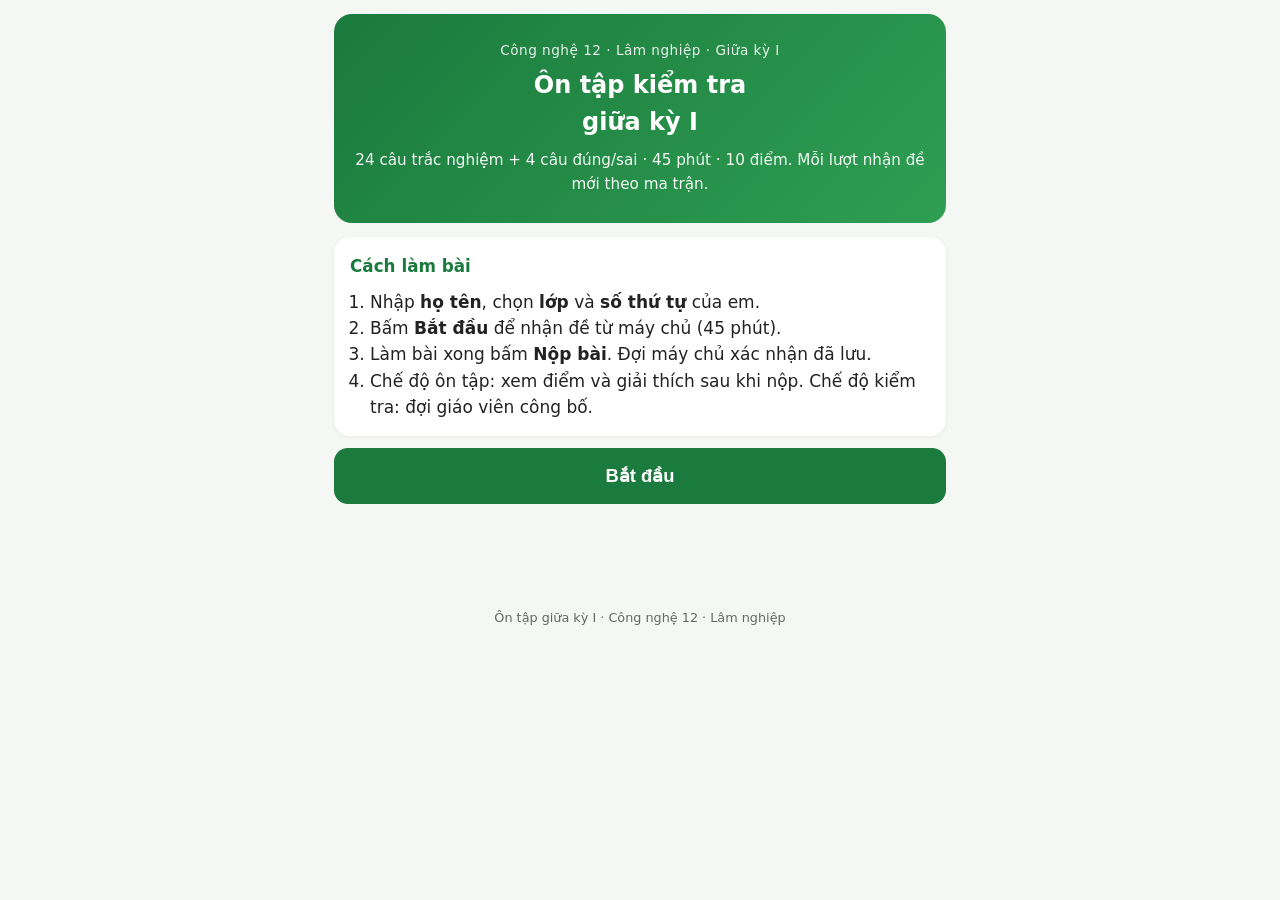
==== commit 3a6d7c17: "Migrate Cong nghe 12 to server-graded practice for 12A7 and 12A8" ====
--- a/index.html
+++ b/index.html
@@ -3,1210 +3,865 @@
 <head>
 <meta charset="UTF-8">
 <meta name="viewport" content="width=device-width, initial-scale=1">
-<title>Ôn tập giữa kỳ I — Công nghệ 12 (Lâm nghiệp)</title>
+<title>Ôn tập giữa kỳ I — Công nghệ 12 · Lâm nghiệp</title>
 <!--
 ====================================================================
-HƯỚNG DẪN NHANH CHO GIÁO VIÊN
+ÔN TẬP CÔNG NGHỆ 12 — GIAO DIỆN (bản v2, kiến trúc an toàn)
 --------------------------------------------------------------------
-1. CẤU HÌNH (khung CONFIG): URL Apps Script, công tắc làm lại / hiện
-   đáp án / giới hạn giờ, danh sách lớp.
-2. MA TRẬN ĐỀ (khung MA_TRAN): cấu trúc đề theo ma trận GK1 —
-   Phần I: 24 câu trắc nghiệm; Phần II: 4 câu đúng/sai. Mỗi dòng ghi
-   rõ bài + mức độ + số câu cần bốc. Muốn đổi tỉ lệ, sửa số ở đây.
-3. NGÂN HÀNG CÂU HỎI (mảng NGAN_HANG_CAU_HOI): mỗi lượt làm bài, máy
-   bốc NGẪU NHIÊN câu hỏi theo đúng ma trận + xáo trộn thứ tự đáp án,
-   nên mỗi học sinh (mỗi lượt) gặp đề khác nhau.
-   Muốn THÊM câu: copy một khối { ... }, sửa nội dung, giữ đúng các
-   trường bai / mucDo / loai. Đáp án trắc nghiệm: dapAn: 0=A,1=B,2=C,3=D.
-4. LƯU Ý: đáp án nằm trong file nên học sinh biết xem mã nguồn có thể
-   thấy trước — trang này phù hợp để ÔN TẬP, không dùng cho kiểm tra
-   tính điểm chính thức.
-====================================================================
--->
-<link rel="preconnect" href="https://fonts.googleapis.com">
-<link rel="preconnect" href="https://fonts.gstatic.com" crossorigin>
-<link href="https://fonts.googleapis.com/css2?family=Nunito:wght@400;600;700;800;900&display=swap" rel="stylesheet">
+- Trang này CHỈ chứa giao diện. KHÔNG có ngân hàng câu hỏi, đáp án,
+  lời giải hay khóa bí mật trong mã nguồn.
+- Mọi câu hỏi do máy chủ (Google Apps Script) cấp theo từng lượt làm;
+  điểm do máy chủ chấm. Trình duyệt không tự tính điểm để hiển thị.
+- Giáo viên dán URL Web App vào APPS_SCRIPT_URL bên dưới trước khi dùng.
+==================================================================== -->
 <style>
-  :root{
-    --xanh-rung:#2E7D32; --xanh-rung-dam:#1B5E20; --xanh-nuoc:#0288D1;
-    --nen:#F4F8F4; --the:#FFFFFF; --chu:#1F2933; --chu-phu:#5B6B5B;
-    --vien:#DCE9DC; --vien-dam:#C9DCCB;
-    --dung-nen:#E8F5E9; --sai-nen:#FDECEA; --sai:#D32F2F; --chon-nen:#E3F2FD;
-  }
-  *{box-sizing:border-box;margin:0;padding:0}
-  html{font-size:16px}
-  body{font-family:'Nunito',system-ui,-apple-system,sans-serif;background:var(--nen);color:var(--chu);line-height:1.55}
-  .app{max-width:480px;margin:0 auto;min-height:100vh;display:flex;flex-direction:column}
-  main{flex:1;padding:16px 14px 90px}
-  .screen{display:none}
-  .screen.active{display:block;animation:fadeUp .25s ease}
-  @keyframes fadeUp{from{opacity:0;transform:translateY(8px)}to{opacity:1;transform:none}}
-  .card{background:var(--the);border-radius:20px;padding:18px 16px;margin-bottom:14px;box-shadow:0 4px 14px rgba(27,94,32,.08)}
-  .section-title{font-size:1.1rem;font-weight:800;color:var(--xanh-rung-dam);margin:6px 2px 10px}
-  .muted{color:var(--chu-phu);font-size:.9rem}
-  /* --- Hero trang chủ --- */
-  .hero{background:linear-gradient(135deg,var(--xanh-rung-dam) 0%,var(--xanh-rung) 55%,var(--xanh-nuoc) 135%);color:#fff;border-radius:24px;padding:24px 20px;margin-bottom:14px;position:relative;overflow:hidden;box-shadow:0 8px 24px rgba(27,94,32,.25)}
-  .hero-sub{font-size:.78rem;font-weight:800;letter-spacing:.6px;text-transform:uppercase;opacity:.92}
-  .hero h1{font-size:1.45rem;font-weight:900;margin:6px 0 4px;line-height:1.35}
-  .hero p{font-size:.92rem;opacity:.94;font-weight:600}
-  .hero-mark{position:absolute;right:-14px;top:-14px;opacity:.16}
-  .exam-grid{display:grid;grid-template-columns:1fr 1fr;gap:10px;margin-bottom:14px}
-  .exam-stat{background:var(--the);border-radius:16px;padding:12px;text-align:center;box-shadow:0 4px 14px rgba(27,94,32,.08);border-top:4px solid var(--xanh-rung)}
-  .exam-stat.blue{border-top-color:var(--xanh-nuoc)}
-  .exam-stat b{display:block;font-size:1.3rem;font-weight:900;color:var(--xanh-rung-dam)}
-  .exam-stat.blue b{color:var(--xanh-nuoc)}
-  .exam-stat span{font-size:.8rem;color:var(--chu-phu);font-weight:700}
-  .cta-big{display:flex;align-items:center;justify-content:center;gap:10px;width:100%;min-height:60px;border:none;border-radius:18px;font-family:inherit;font-size:1.12rem;font-weight:900;color:#fff;cursor:pointer;background:linear-gradient(135deg,var(--xanh-rung),var(--xanh-rung-dam));box-shadow:0 8px 20px rgba(46,125,50,.4);transition:transform .1s;margin:4px 0 14px}
-  .cta-big:active{transform:scale(.98)}
-  .steps{list-style:none;margin-top:4px}
-  .steps li{display:flex;gap:12px;align-items:flex-start;padding:10px 0;border-top:1px solid var(--vien);font-size:.95rem;font-weight:600;color:var(--chu-phu)}
-  .steps li:first-child{border-top:none}
-  .step-num{flex-shrink:0;width:30px;height:30px;border-radius:50%;background:var(--dung-nen);color:var(--xanh-rung-dam);font-weight:900;display:flex;align-items:center;justify-content:center;font-size:.9rem}
-  /* --- Form --- */
-  .field{display:block;margin-bottom:14px}
-  .field span{display:block;font-weight:800;margin-bottom:6px;font-size:.95rem}
-  .field input,.field select{width:100%;height:54px;font-family:inherit;font-size:1rem;font-weight:600;border:2px solid var(--vien-dam);border-radius:14px;padding:0 14px;background:#fff;color:var(--chu)}
-  .field input:focus,.field select:focus{outline:none;border-color:var(--xanh-nuoc)}
-  .error-text{color:var(--sai);font-weight:700;font-size:.9rem;min-height:1.4em;margin-bottom:8px}
-  .btn{font-family:inherit;font-size:1rem;font-weight:800;border:none;border-radius:16px;min-height:52px;padding:0 18px;cursor:pointer;transition:transform .1s}
-  .btn:active{transform:scale(.97)}
-  .btn.primary{background:linear-gradient(135deg,var(--xanh-rung),var(--xanh-rung-dam));color:#fff;box-shadow:0 6px 14px rgba(46,125,50,.35)}
-  .btn.ghost{background:#fff;color:var(--xanh-rung);border:2px solid var(--vien-dam)}
-  .btn:disabled{opacity:.5;cursor:not-allowed}
-  .nav-row{display:flex;gap:10px;margin-top:4px}
-  .nav-row .btn{flex:1}
-  .nav-row.sticky{position:sticky;bottom:12px;margin-top:14px}
-  .info-row{display:flex;justify-content:space-between;gap:10px;padding:9px 0;border-top:1px solid var(--vien);font-size:.95rem}
-  .info-row:first-of-type{border-top:none}
-  .info-row b{color:var(--xanh-rung-dam)}
-  /* --- Làm bài --- */
-  .quiz-head{display:flex;align-items:center;gap:8px;margin-bottom:10px}
-  .quiz-phan{font-weight:900;color:var(--xanh-rung-dam);font-size:1rem}
-  .quiz-tools{margin-left:auto;display:flex;gap:8px;align-items:center}
-  .icon-btn{display:inline-flex;align-items:center;gap:6px;height:40px;padding:0 12px;border-radius:12px;border:2px solid var(--vien-dam);background:#fff;font-family:inherit;font-size:.85rem;font-weight:800;color:var(--xanh-rung-dam);cursor:pointer}
-  .icon-btn.mo{background:var(--xanh-rung-dam);border-color:var(--xanh-rung-dam);color:#fff}
-  .timer-chip{display:inline-flex;align-items:center;gap:6px;background:#fff;border:2px solid var(--vien-dam);border-radius:999px;padding:7px 14px;font-size:.95rem;font-weight:900;color:var(--chu)}
-  .timer-chip.het-gio{background:var(--sai-nen);border-color:var(--sai);color:var(--sai)}
-  .progress-bar{height:10px;background:var(--vien);border-radius:999px;overflow:hidden;margin-bottom:14px}
-  .progress-fill{height:100%;width:0;border-radius:999px;background:linear-gradient(90deg,var(--xanh-rung),var(--xanh-nuoc));transition:width .3s}
-  .palette{display:none;background:var(--the);border-radius:18px;padding:14px;margin-bottom:14px;box-shadow:0 4px 14px rgba(27,94,32,.08)}
-  .palette.mo{display:block;animation:fadeUp .2s ease}
-  .palette-grid{display:grid;grid-template-columns:repeat(7,1fr);gap:8px;margin-bottom:12px}
-  .p-cell{aspect-ratio:1;border-radius:10px;border:2px solid var(--vien-dam);background:#fff;font-family:inherit;font-weight:800;font-size:.9rem;color:var(--chu-phu);cursor:pointer;display:flex;align-items:center;justify-content:center;min-height:44px}
-  .p-cell.lam{border-color:var(--xanh-nuoc);background:var(--chon-nen);color:var(--xanh-nuoc)}
-  .p-cell.hien-tai{border-color:var(--xanh-rung-dam);background:var(--xanh-rung-dam);color:#fff}
-  .palette-chu-thich{display:flex;gap:14px;font-size:.8rem;color:var(--chu-phu);font-weight:700;margin-bottom:12px;flex-wrap:wrap}
-  .dot{width:12px;height:12px;border-radius:4px;display:inline-block;margin-right:4px;vertical-align:baseline}
-  .q-meta{display:flex;align-items:center;gap:8px;margin-bottom:10px;flex-wrap:wrap}
-  .q-chip{background:var(--dung-nen);color:var(--xanh-rung-dam);font-weight:800;font-size:.8rem;padding:4px 12px;border-radius:999px}
-  .q-phan2{background:var(--chon-nen);color:#01579B}
-  .q-mucdo{font-size:.8rem;font-weight:700;color:var(--chu-phu)}
-  .q-noidung{font-size:1.06rem;font-weight:700;margin-bottom:14px}
-  .opt{display:flex;align-items:center;gap:12px;width:100%;min-height:54px;text-align:left;font-family:inherit;font-size:1rem;font-weight:600;color:var(--chu);background:#fff;border:2px solid var(--vien-dam);border-radius:16px;padding:10px 14px;margin-bottom:10px;cursor:pointer;transition:border-color .15s,background .15s,transform .1s}
-  .opt:active{transform:scale(.985)}
-  .opt-letter{width:34px;height:34px;border-radius:50%;background:#EDF3ED;color:var(--xanh-rung);font-weight:800;display:flex;align-items:center;justify-content:center;flex-shrink:0}
-  .opt.chon{border-color:var(--xanh-nuoc);background:var(--chon-nen)}
-  .opt.chon .opt-letter{background:var(--xanh-nuoc);color:#fff}
-  .opt.dung{border-color:var(--xanh-rung);background:var(--dung-nen)}
-  .opt.dung .opt-letter{background:var(--xanh-rung);color:#fff}
-  .opt.sai{border-color:var(--sai);background:var(--sai-nen)}
-  .opt.sai .opt-letter{background:var(--sai);color:#fff}
-  .opt.khoa{cursor:default}
-  .ds-y{background:#FAFCFA;border:2px solid var(--vien);border-radius:14px;padding:12px;margin-bottom:10px}
-  .ds-y.dung{border-color:var(--xanh-rung);background:var(--dung-nen)}
-  .ds-y.sai{border-color:var(--sai);background:var(--sai-nen)}
-  .ds-text{font-weight:600;margin-bottom:10px}
-  .ds-btns{display:flex;gap:10px}
-  .ds-btn{flex:1;min-height:48px;border-radius:12px;font-family:inherit;font-size:.95rem;font-weight:800;border:2px solid var(--vien-dam);background:#fff;color:var(--chu-phu);cursor:pointer}
-  .ds-btn.chon-dung{background:var(--xanh-rung);border-color:var(--xanh-rung);color:#fff}
-  .ds-btn.chon-sai{background:var(--sai);border-color:var(--sai);color:#fff}
-  /* --- Kết quả --- */
-  .result-hero{text-align:center}
-  .score-ring{width:150px;height:150px;margin:6px auto 10px;position:relative}
-  .score-ring svg{transform:rotate(-90deg)}
-  .score-num{position:absolute;inset:0;display:flex;flex-direction:column;align-items:center;justify-content:center}
-  .score-num b{font-size:2.2rem;font-weight:900;color:var(--xanh-rung-dam)}
-  .score-num span{font-size:.85rem;color:var(--chu-phu);font-weight:700}
-  .ket-qua-dong{font-size:1rem;font-weight:700;margin-top:4px}
-  .diem-phan{display:flex;gap:10px;margin-top:12px}
-  .diem-phan div{flex:1;background:#F7FAF7;border-radius:12px;padding:8px}
-  .diem-phan b{display:block;font-size:1.1rem;color:var(--xanh-rung-dam)}
-  .diem-phan span{font-size:.78rem;color:var(--chu-phu);font-weight:700}
-  .nhan-xet{font-size:1.02rem;font-weight:700;color:var(--xanh-rung-dam);margin-bottom:8px}
-  .goi-y-on{font-size:.95rem;color:var(--chu);font-weight:600;background:#FFF8E1;border-radius:12px;padding:10px 12px;margin-top:10px}
-  .review{border-top:1px solid var(--vien);padding:12px 0}
-  .review:first-of-type{border-top:none}
-  .review-head{display:flex;gap:8px;align-items:flex-start;font-weight:800;margin-bottom:6px}
-  .badge{flex-shrink:0;font-size:.78rem;font-weight:800;padding:3px 10px;border-radius:999px}
-  .badge.dung{background:var(--dung-nen);color:var(--xanh-rung-dam)}
-  .badge.sai{background:var(--sai-nen);color:var(--sai)}
-  .review .dap-an{font-size:.92rem;margin:4px 0}
-  .review .giai-thich{font-size:.9rem;color:var(--chu-phu);background:#F7FAF7;border-radius:10px;padding:8px 10px;margin-top:6px}
-  .ds-review{font-size:.9rem;margin:2px 0 2px 4px}
-  .result-code-box{background:#F7FAF7;border:2px dashed var(--vien-dam);border-radius:14px;padding:12px;margin-top:12px;text-align:center}
-  .result-code-box b{font-size:1.3rem;letter-spacing:2px;color:var(--xanh-nuoc)}
-  .send-status{font-size:.95rem;font-weight:700;padding:10px 12px;border-radius:12px;margin-bottom:10px}
-  .send-status.dang{background:var(--chon-nen);color:var(--xanh-nuoc)}
-  .send-status.ok{background:var(--dung-nen);color:var(--xanh-rung-dam)}
-  .send-status.loi{background:var(--sai-nen);color:var(--sai)}
-  .app-footer{text-align:center;font-size:.8rem;color:var(--chu-phu);padding:14px;font-weight:600}
+:root{
+  --xanh:#1B7A3D; --xanh-nhat:#E8F5E9; --nen:#F4F7F4; --the:#FFFFFF;
+  --chu:#222; --chu-phu:#666; --vien:#E0E0E0; --do:#C62828; --cam:#E65100;
+}
+*{box-sizing:border-box; -webkit-tap-highlight-color:transparent}
+body{margin:0; font-family:system-ui,-apple-system,"Segoe UI",Roboto,Arial,sans-serif;
+  background:var(--nen); color:var(--chu); font-size:17px; line-height:1.55}
+.app{max-width:640px; margin:0 auto; min-height:100vh; background:var(--nen)}
+.screen{display:none; padding:14px 14px 90px}
+.screen.active{display:block}
+.hero{background:linear-gradient(135deg,#1B7A3D,#2E9E52); color:#fff; border-radius:18px;
+  padding:26px 20px; text-align:center; margin-bottom:14px}
+.hero h1{margin:6px 0 8px; font-size:1.5rem}
+.hero p{margin:0; opacity:.95; font-size:.95rem}
+.hero-sub{font-size:.85rem; opacity:.9; letter-spacing:.5px}
+.card{background:var(--the); border-radius:16px; padding:16px; margin-bottom:12px;
+  box-shadow:0 1px 4px rgba(0,0,0,.06)}
+.section-title{font-size:1.05rem; margin:0 0 10px; color:var(--xanh)}
+.field{display:block; margin-bottom:12px}
+.field>span{display:block; font-weight:600; margin-bottom:6px; font-size:.95rem}
+.field input,.field select{width:100%; font-size:1.05rem; padding:13px 12px;
+  border:2px solid var(--vien); border-radius:12px; background:#fff; color:var(--chu)}
+.field input:focus,.field select:focus{outline:none; border-color:var(--xanh)}
+.hang2{display:grid; grid-template-columns:1fr 1fr; gap:10px}
+.ma-hs{background:var(--xanh-nhat); border:2px dashed var(--xanh); border-radius:12px;
+  padding:12px; text-align:center; font-weight:700; font-size:1.2rem; color:var(--xanh);
+  margin:4px 0 12px}
+.cta-big{display:flex; align-items:center; justify-content:center; gap:8px; width:100%;
+  background:var(--xanh); color:#fff; border:none; border-radius:14px;
+  font-size:1.15rem; font-weight:700; padding:16px; cursor:pointer; min-height:56px}
+.cta-big:disabled{opacity:.5}
+.btn{display:inline-flex; align-items:center; justify-content:center; min-height:48px;
+  padding:10px 18px; border-radius:12px; border:2px solid var(--vien); background:#fff;
+  font-size:1rem; font-weight:600; cursor:pointer; color:var(--chu)}
+.btn.primary{background:var(--xanh); border-color:var(--xanh); color:#fff}
+.btn.danger{background:var(--do); border-color:var(--do); color:#fff}
+.muted{color:var(--chu-phu); font-size:.88rem}
+.error-text{color:var(--do); font-weight:600; min-height:1.4em; font-size:.95rem}
+.privacy{background:#FFF8E1; border:1px solid #FFE0B2; border-radius:12px;
+  padding:10px 12px; font-size:.88rem; color:#6D4C00; margin-top:8px}
+/* thanh làm bài */
+.topbar{position:sticky; top:0; z-index:20; background:var(--the);
+  border-bottom:1px solid var(--vien); padding:10px 14px; display:flex;
+  align-items:center; justify-content:space-between; gap:8px}
+.dong-ho{font-weight:800; font-size:1.25rem; color:var(--xanh);
+  font-variant-numeric:tabular-nums}
+.dong-ho.sap-het{color:var(--do); animation:nhapnhay 1s infinite}
+@keyframes nhapnhay{50%{opacity:.5}}
+.tien-do{height:8px; background:var(--vien); border-radius:99px; overflow:hidden; margin:10px 0 2px}
+.tien-do>i{display:block; height:100%; background:var(--xanh); width:0; transition:width .2s}
+.q-meta{display:flex; gap:8px; align-items:center; margin-bottom:8px; flex-wrap:wrap}
+.q-chip{background:var(--xanh); color:#fff; font-weight:700; border-radius:99px;
+  padding:4px 12px; font-size:.9rem}
+.q-mucdo{font-size:.85rem; color:var(--chu-phu)}
+.q-noidung{font-size:1.08rem; font-weight:500; margin-bottom:12px}
+.q-hinh{max-width:100%; border-radius:12px; margin:0 0 12px; border:1px solid var(--vien)}
+.opt{display:flex; gap:10px; align-items:flex-start; width:100%; text-align:left;
+  background:#fff; border:2px solid var(--vien); border-radius:12px; padding:13px 12px;
+  font-size:1.02rem; margin-bottom:10px; cursor:pointer; min-height:52px; color:var(--chu)}
+.opt.chon{border-color:var(--xanh); background:var(--xanh-nhat)}
+.opt-letter{flex:0 0 30px; height:30px; border-radius:50%; background:#eee;
+  display:flex; align-items:center; justify-content:center; font-weight:700}
+.opt.chon .opt-letter{background:var(--xanh); color:#fff}
+.ds-y{background:#fff; border:2px solid var(--vien); border-radius:12px;
+  padding:12px; margin-bottom:10px}
+.ds-text{margin-bottom:10px}
+.ds-btns{display:grid; grid-template-columns:1fr 1fr; gap:10px}
+.ds-btn{min-height:52px; border-radius:12px; border:2px solid var(--vien);
+  background:#fff; font-size:1.05rem; font-weight:700; cursor:pointer}
+.ds-btn.chon-dung{border-color:var(--xanh); background:var(--xanh-nhat); color:var(--xanh)}
+.ds-btn.chon-sai{border-color:var(--do); background:#FFEBEE; color:var(--do)}
+.tln-input{width:100%; font-size:1.1rem; padding:14px 12px; border:2px solid var(--vien);
+  border-radius:12px; min-height:56px}
+.tln-input:focus{outline:none; border-color:var(--xanh)}
+.tl-hint{font-size:.85rem; color:var(--chu-phu); margin-top:6px}
+.ds-nhan-dinh{margin-bottom:12px}
+.nd-item{display:flex; gap:10px; align-items:flex-start; background:#fff;
+  border:1px solid var(--vien); border-radius:10px; padding:10px 12px; margin-bottom:8px}
+.nd-so{flex:0 0 28px; height:28px; border-radius:50%; background:var(--xanh-nhat);
+  color:var(--xanh); font-weight:800; display:flex; align-items:center;
+  justify-content:center; font-size:.95rem}
+.nav-row{display:flex; gap:10px; margin-top:12px}
+.nav-row .btn{flex:1}
+.luoi-wrap{position:fixed; bottom:0; left:0; right:0; z-index:30;
+  background:var(--the); border-top:1px solid var(--vien); padding:8px 12px calc(10px + env(safe-area-inset-bottom))}
+.luoi-head{display:flex; justify-content:space-between; align-items:center; gap:8px}
+.luoi-grid{display:none; grid-template-columns:repeat(6,1fr); gap:8px; margin-top:8px;
+  max-height:180px; overflow-y:auto}
+.luoi-grid.mo{display:grid}
+.o-luoi{min-height:48px; border-radius:10px; border:2px solid var(--vien); background:#fff;
+  font-weight:700; font-size:1rem; cursor:pointer}
+.o-luoi.da-lam{background:var(--xanh-nhat); border-color:var(--xanh); color:var(--xanh)}
+.o-luoi.hien-tai{outline:3px solid var(--cam)}
+/* kết quả */
+.ket-qua-card{text-align:center; padding:26px 16px}
+.trang-thai{font-size:1.05rem; font-weight:600; margin:10px 0}
+.trang-thai.ok{color:var(--xanh)}
+.trang-thai.cho{color:var(--cam)}
+.diem-lon{font-size:3rem; font-weight:800; color:var(--xanh)}
+.review{background:#fff; border-radius:12px; padding:12px; margin-bottom:10px;
+  border:1px solid var(--vien)}
+.badge{display:inline-block; border-radius:99px; padding:2px 10px; font-size:.82rem;
+  font-weight:700; margin-right:8px}
+.badge.dung{background:var(--xanh-nhat); color:var(--xanh)}
+.badge.sai{background:#FFEBEE; color:var(--do)}
+.badge.cho{background:#FFF3E0; color:var(--cam)}
+.giai-thich{background:#F9FBE7; border-radius:8px; padding:8px 10px; margin-top:8px; font-size:.95rem}
+.app-footer{text-align:center; font-size:.8rem; color:var(--chu-phu); padding:14px}
+.made-tag{display:inline-block; background:#E3F2FD; color:#1565C0; font-weight:700;
+  border-radius:99px; padding:4px 14px; margin-bottom:8px}
+.tln-canh-bao{color:var(--do); font-size:.9rem; margin-top:6px; min-height:1em}
+dialog{border:none; border-radius:16px; padding:20px; max-width:90vw}
+dialog::backdrop{background:rgba(0,0,0,.4)}
 </style>
 </head>
 <body>
 <div class="app">
-  <main>
-    <!-- ============ MÀN HÌNH 1: TRANG CHỦ ============ -->
-    <section id="man-hinh-chinh" class="screen active">
-      <div class="hero">
-        <svg class="hero-mark" width="120" height="120" viewBox="0 0 40 40" fill="none">
-          <path d="M20 4C20 4 10 14 10 22a10 10 0 0 0 20 0C30 14 20 4 20 4Z" fill="#FFFFFF"/>
-          <path d="M4 34c3-2.5 6-2.5 9 0 3 2.5 6 2.5 9 0 3-2.5 6-2.5 9 0" stroke="#FFFFFF" stroke-width="2.5" stroke-linecap="round"/>
-        </svg>
-        <div class="hero-sub">Công nghệ 12 · Lâm nghiệp</div>
-        <h1>Ôn tập kiểm tra<br>giữa kỳ I</h1>
-        <p>Đề bám sát ma trận của trường — mỗi lượt làm là một đề khác nhau.</p>
+<main>
+  <!-- MÀN HÌNH 1: TRANG CHỦ -->
+  <section id="man-chinh" class="screen active">
+    <div class="hero">
+      <div class="hero-sub">Công nghệ 12 · Lâm nghiệp · Giữa kỳ I</div>
+      <h1>Ôn tập kiểm tra<br>giữa kỳ I</h1>
+      <p id="hero-made">Ôn tập Lâm nghiệp — mỗi lượt một đề theo ma trận.</p>
+    </div>
+    <div class="card">
+      <h2 class="section-title">Cách làm bài</h2>
+      <ol style="margin:0; padding-left:20px">
+        <li>Nhập <b>họ tên</b>, chọn <b>lớp</b> và <b>số thứ tự</b> của em.</li>
+        <li>Bấm <b>Bắt đầu</b> để nhận đề từ máy chủ (45 phút).</li>
+        <li>Làm bài xong bấm <b>Nộp bài</b>. Đợi máy chủ xác nhận đã lưu.</li>
+        <li>Chế độ ôn tập: xem điểm và giải thích sau khi nộp. Chế độ kiểm tra: đợi giáo viên công bố.</li>
+      </ol>
+    </div>
+    <div class="card" id="bai-cu" hidden><p>Thiết bị còn kết quả chờ gửi của phiên bản cũ. Em tải bản sao để gửi giáo viên.</p><button class="btn" id="tai-bai-cu">Tải kết quả cũ</button></div>
+    <button class="cta-big" id="nut-bat-dau-chinh">Bắt đầu</button>
+    <div class="card" id="card-tiep-tuc" style="display:none; margin-top:12px">
+      <h2 class="section-title">Lượt làm dang dở</h2>
+      <p class="muted" id="tiep-tuc-mo-ta"></p>
+      <button class="btn primary" id="nut-tiep-tuc" style="width:100%">Tiếp tục làm bài</button>
+      <button class="btn" id="nut-bo-luot" style="width:100%; margin-top:8px">Bỏ lượt này</button>
+    </div>
+    <div class="card" id="card-gui-lai" style="display:none; margin-top:12px">
+      <h2 class="section-title">Bài chờ gửi</h2>
+      <p class="muted" id="gui-lai-mo-ta"></p>
+      <button class="btn primary" id="nut-gui-lai-home" style="width:100%">Gửi lại bài</button>
+    </div>
+    <div class="card" id="card-bien-nhan" style="display:none; margin-top:12px">
+      <h2 class="section-title">Kết quả của em</h2>
+      <div id="ds-bien-nhan"></div>
+      <p class="muted">Mở lại kết quả theo đúng lượt làm của em.</p>
+    </div>
+  </section>
+
+  <!-- MÀN HÌNH 2: THÔNG TIN -->
+  <section id="man-thong-tin" class="screen">
+    <div class="card">
+      <div class="made-tag" id="tag-made">Mã đề</div>
+      <h2 class="section-title">Thông tin học sinh</h2>
+      <label class="field"><span>Họ và tên</span>
+        <input id="o-ho-ten" type="text" placeholder="VD: Nguyễn Văn An" autocomplete="name" maxlength="80">
+      </label>
+      <div class="hang2">
+        <label class="field"><span>Lớp</span>
+          <select id="o-lop">
+            <option value="12A7">12A7</option>
+            <option value="12A8">12A8</option>
+          </select>
+        </label>
+        <label class="field"><span>Số thứ tự (1–99)</span>
+          <input id="o-stt" type="number" min="1" max="99" inputmode="numeric" placeholder="VD: 7">
+        </label>
       </div>
-
-      <div class="exam-grid">
-        <div class="exam-stat"><b>24 câu</b><span>Trắc nghiệm · 6,0 điểm</span></div>
-        <div class="exam-stat blue"><b>4 câu</b><span>Đúng/Sai · 4,0 điểm</span></div>
-        <div class="exam-stat"><b>45 phút</b><span>Thời gian làm bài</span></div>
-        <div class="exam-stat blue"><b>10 điểm</b><span>Thang điểm</span></div>
-      </div>
-
-      <button class="cta-big" id="nut-bat-dau">
-        Bắt đầu
-        <svg width="22" height="22" viewBox="0 0 24 24" fill="none"><path d="M5 12h14M13 6l6 6-6 6" stroke="#fff" stroke-width="2.5" stroke-linecap="round" stroke-linejoin="round"/></svg>
-      </button>
-
-      <div class="card">
-        <h2 class="section-title">Cách làm bài</h2>
-        <ul class="steps">
-          <li><span class="step-num">1</span><span>Nhập <b>họ tên</b> và chọn <b>lớp</b> của em.</span></li>
-          <li><span class="step-num">2</span><span>Làm <b>Phần I</b> (24 câu trắc nghiệm), rồi <b>Phần II</b> (4 câu đúng/sai, mỗi câu 4 ý).</span></li>
-          <li><span class="step-num">3</span><span>Dùng <b>lưới câu hỏi</b> để nhảy tới câu chưa làm. Bấm <b>Nộp bài</b> trước khi hết 45 phút.</span></li>
-          <li><span class="step-num">4</span><span>Xem điểm, đáp án và lời nhận xét ngay sau khi nộp.</span></li>
-        </ul>
-      </div>
-    </section>
-
-    <!-- ============ MÀN HÌNH 2: THÔNG TIN + SẴN SÀNG ============ -->
-    <section id="man-hinh-thong-tin" class="screen">
-      <div class="card">
-        <h2 class="section-title">Thông tin học sinh</h2>
-        <label class="field">
-          <span>Họ và tên</span>
-          <input id="o-ho-ten" type="text" placeholder="VD: Nguyễn Văn An" autocomplete="name" maxlength="60">
-        </label>
-        <label class="field">
-          <span>Lớp</span>
-          <select id="o-lop"></select>
-        </label>
-        <p class="error-text" id="loi-thong-tin"></p>
-      </div>
-
-      <div class="card">
-        <h2 class="section-title">Cấu trúc đề thi</h2>
-        <div class="info-row"><span>Phần I — Trắc nghiệm nhiều lựa chọn</span><b>24 câu × 0,25đ</b></div>
-        <div class="info-row"><span>Phần II — Trắc nghiệm đúng/sai</span><b>4 câu × 4 ý × 0,25đ</b></div>
-        <div class="info-row"><span>Phạm vi</span><b>Bài 1 → Bài 7</b></div>
-        <div class="info-row"><span>Thời gian làm bài</span><b>45 phút</b></div>
-        <div class="info-row"><span>Tổng điểm</span><b>10 điểm</b></div>
-        <p class="muted" style="margin-top:10px">Mỗi lượt làm, máy bốc ngẫu nhiên câu hỏi theo đúng ma trận nên đề của mỗi bạn khác nhau. Cố gắng làm hết sức mình nhé!</p>
-      </div>
-
-      <button class="cta-big" id="nut-vao-lam-bai">
-        Bắt đầu làm bài
-        <svg width="22" height="22" viewBox="0 0 24 24" fill="none"><path d="M5 12h14M13 6l6 6-6 6" stroke="#fff" stroke-width="2.5" stroke-linecap="round" stroke-linejoin="round"/></svg>
-      </button>
-      <div class="nav-row" style="margin-bottom:14px">
-        <button class="btn ghost" id="nut-tro-ve-chinh">‹ Trang chủ</button>
-      </div>
-    </section>
-
-    <!-- ============ MÀN HÌNH 3: LÀM BÀI ============ -->
-    <section id="man-hinh-lam-bai" class="screen">
-      <div class="quiz-head">
-        <span class="quiz-phan" id="ten-phan">Phần I</span>
-        <div class="quiz-tools">
-          <button class="icon-btn" id="nut-luoi-cau">
-            <svg width="16" height="16" viewBox="0 0 16 16" fill="none"><rect x="1" y="1" width="6" height="6" rx="1.5" stroke="currentColor" stroke-width="1.8"/><rect x="9" y="1" width="6" height="6" rx="1.5" stroke="currentColor" stroke-width="1.8"/><rect x="1" y="9" width="6" height="6" rx="1.5" stroke="currentColor" stroke-width="1.8"/><rect x="9" y="9" width="6" height="6" rx="1.5" stroke="currentColor" stroke-width="1.8"/></svg>
-            Câu hỏi
-          </button>
-          <span class="timer-chip" id="dong-ho">
-            <svg width="15" height="15" viewBox="0 0 16 16" fill="none"><circle cx="8" cy="8" r="6.5" stroke="currentColor" stroke-width="1.8"/><path d="M8 4.5V8l2.5 1.5" stroke="currentColor" stroke-width="1.8" stroke-linecap="round"/></svg>
-            <span id="dong-ho-so">45:00</span>
-          </span>
-        </div>
-      </div>
-      <div class="quiz-head" style="margin-top:-4px">
-        <span class="muted" id="tien-do-chu" style="font-weight:800">Câu 1 / 28</span>
-      </div>
-      <div class="progress-bar"><div class="progress-fill" id="thanh-tien-do"></div></div>
-
-      <div class="palette" id="luoi-cau-hoi">
-        <div class="palette-grid" id="luoi-o-cau"></div>
-        <div class="palette-chu-thich">
-          <span><span class="dot" style="background:#E3F2FD;border:2px solid #0288D1"></span>Đã làm</span>
-          <span><span class="dot" style="background:#1B5E20"></span>Đang làm</span>
-          <span><span class="dot" style="background:#fff;border:2px solid #C9DCCB"></span>Chưa làm</span>
-        </div>
-        <button class="btn primary" id="nut-nop-tu-luoi" style="width:100%">Nộp bài</button>
-      </div>
-
+      <div class="ma-hs" id="xem-ma-hs">Mã học sinh: —</div>
+      <p class="error-text" id="loi-thong-tin"></p>
+      <div class="privacy">Thông tin chỉ dùng để theo dõi kết quả học tập của em, không chia sẻ cho bên thứ ba.</div>
+    </div>
+    <button class="cta-big" id="nut-vao-lam-bai">Bắt đầu làm bài</button>
+    <div class="nav-row"><button class="btn" id="nut-tro-ve">‹ Trang chủ</button></div>
+  </section>
+
+  <!-- MÀN HÌNH 3: LÀM BÀI -->
+  <section id="man-lam-bai" class="screen" style="padding-top:0">
+    <div class="topbar">
+      <div><div class="muted" id="lam-bai-made">Mã đề</div>
+      <div style="font-weight:700" id="lam-bai-hs"></div></div>
+      <div class="dong-ho" id="dong-ho">60:00</div>
+    </div>
+    <div style="padding:0 14px">
+      <div class="tien-do"><i id="thanh-tien-do"></i></div>
+      <div class="muted" id="tien-do-chu" style="margin-bottom:8px"></div>
       <div class="card" id="the-cau-hoi"></div>
-      <div class="nav-row sticky">
-        <button class="btn ghost" id="nut-quay-lai">‹ Quay lại</button>
+      <div class="nav-row">
+        <button class="btn" id="nut-quay-lai">‹ Câu trước</button>
         <button class="btn primary" id="nut-tiep-theo">Câu tiếp ›</button>
       </div>
-    </section>
-
-    <!-- ============ MÀN HÌNH 4: KẾT QUẢ ============ -->
-    <section id="man-hinh-ket-qua" class="screen">
-      <div class="card result-hero">
-        <div class="score-ring">
-          <svg width="150" height="150" viewBox="0 0 150 150">
-            <circle cx="75" cy="75" r="64" fill="none" stroke="#DCE9DC" stroke-width="14"/>
-            <circle id="vong-diem" cx="75" cy="75" r="64" fill="none" stroke="#2E7D32" stroke-width="14"
-                    stroke-linecap="round" stroke-dasharray="402.1" stroke-dashoffset="402.1"/>
-          </svg>
-          <div class="score-num"><b id="diem-so">0</b><span>/ 10 điểm</span></div>
-        </div>
-        <div id="tom-tat-ket-qua"></div>
-        <div class="diem-phan">
-          <div><b id="diem-phan-1">0</b><span>Phần I / 6,0đ</span></div>
-          <div><b id="diem-phan-2">0</b><span>Phần II / 4,0đ</span></div>
-        </div>
+    </div>
+  </section>
+
+  <!-- MÀN HÌNH 4: KẾT QUẢ -->
+  <section id="man-ket-qua" class="screen">
+    <div class="card ket-qua-card">
+      <div class="made-tag" id="kq-made">Mã đề</div>
+      <h2 class="section-title" style="text-align:center">Kết quả nộp bài</h2>
+      <div class="trang-thai cho" id="kq-trang-thai">Đang gửi bài…</div>
+      <div id="kq-diem-wrap" style="display:none">
+        <div class="diem-lon" id="kq-diem"></div>
+        <div class="muted" id="kq-diem-chu"></div>
       </div>
-
-      <div class="card">
-        <div class="nhan-xet" id="loi-nhan-xet"></div>
-        <div class="goi-y-on" id="goi-y-on-lai" style="display:none"></div>
-      </div>
-
-      <div class="card">
-        <h2 class="section-title">Gửi kết quả cho giáo viên</h2>
-        <div id="trang-thai-gui"></div>
-        <button class="btn primary" id="nut-gui-lai" style="display:none;width:100%">Gửi lại kết quả</button>
-        <div class="result-code-box">
-          Mã kết quả của em: <b id="ma-ket-qua">—</b>
-          <p class="muted" style="margin-top:6px">Nếu mạng yếu, em hãy <b>chụp màn hình</b> cả điểm và mã này để nộp dự phòng nhé.</p>
-        </div>
-      </div>
-
-      <div class="card">
-        <h2 class="section-title">Chi tiết từng câu</h2>
-        <div id="chi-tiet-cau"></div>
-      </div>
-
-      <div class="nav-row">
-        <button class="btn ghost" id="nut-ve-trang-chu">‹ Trang chủ</button>
-        <button class="btn primary" id="nut-lam-lai">Làm đề mới ›</button>
-      </div>
-    </section>
-  </main>
-
-  <footer class="app-footer">Ôn tập giữa kỳ I · Công nghệ 12 (Lâm nghiệp) · Chúc em làm bài tốt!</footer>
+      <p class="muted" id="kq-mo-ta"></p>
+      <button class="btn primary" id="nut-gui-lai" style="display:none; width:100%">Gửi lại</button>
+      <button class="btn" id="nut-xem-lai" style="display:none; width:100%; margin-top:8px">Xem lại bài làm</button>
+      <button class="btn" id="nut-tai-ban-sao" style="display:none; width:100%; margin-top:8px">Tải bản sao phiếu trả lời</button>
+    </div>
+    <div id="kq-chi-tiet"></div>
+    <button class="cta-big" id="nut-ve-trang-chu" style="margin-top:12px">Về trang chủ</button>
+  </section>
+</main>
+<footer class="app-footer">Ôn tập giữa kỳ I · Công nghệ 12 · Lâm nghiệp</footer>
 </div>
+
+<!-- lưới câu hỏi -->
+<div class="luoi-wrap" id="luoi-wrap" style="display:none">
+  <div class="luoi-head">
+    <button class="btn" id="nut-luoi-cau">Lưới câu hỏi</button>
+    <button class="btn danger" id="nut-nop-bai">Nộp bài</button>
+  </div>
+  <div class="luoi-grid" id="luoi-cau-hoi"></div>
+</div>
+
+<dialog id="hop-xac-nhan">
+  <h3 style="margin-top:0">Nộp bài?</h3>
+  <p class="muted" id="hop-xac-nhan-noi-dung"></p>
+  <div class="nav-row">
+    <button class="btn" id="hop-huy">Làm tiếp</button>
+    <button class="btn danger" id="hop-dong-y">Nộp bài</button>
+  </div>
+</dialog>
+
 <script>
-/* =====================================================================
-   PHẦN 1: CẤU HÌNH
-   ===================================================================== */
-const CONFIG = {
-  APPS_SCRIPT_URL: "https://script.google.com/macros/s/AKfycbzx8t5mXMQqn8j9jK4miI95_E6wTxayOEJd0gi6-7jBwTxO6oPAP3sb5EsnL_mDIzKQ/exec",
-  CHO_PHEP_LAM_LAI: true,   // true = được làm đề mới nhiều lần
-  HIEN_DAP_AN: "sau_nop",   // "sau_nop" | "ngay"
-  GIOI_HAN_PHUT: 45,        // theo ma trận GK1: 45 phút (0 = không giới hạn)
-  DANH_SACH_LOP: ["12A7", "12A8"],
+'use strict';
+/* ================= CẤU HÌNH ================= */
+const APPS_SCRIPT_URL = "https://script.google.com/macros/s/AKfycbxZ-2V3cdVA6kBF5afu52Y30qSqR_ONKDeaiRYeDSWVnbaqJo73CRLdYQS8Nsp4xkaV/exec"; // <-- giáo viên dán URL Web App vào đây
+const KHO_CN = "cn12v2:"+location.origin+location.pathname.replace(/index\.html$/, "")+":";
+const LOP_HOP_LE = ["12A7","12A8"];
+
+/* ================= TRẠNG THÁI ================= */
+const state = {
+  maDe: "", hoTen: "", lop: "12A7", soThuTu: 0, maHS: "",
+  attemptId: null, accessCode: null, hanNop: 0, lechGio: 0,
+  cauHoi: [], cauHienTai: 0, traLoi: {}, daNop: false,
+  timerId: null, cheDo: "on_tap", dangGui: false,
+  khoaPhieu: false, choLuuDuoc: true
 };
-
-/* =====================================================================
-   PHẦN 2: MA TRẬN ĐỀ (theo ma trận kiểm tra giữa kỳ I của trường)
-   Mỗi lượt làm bài, máy bốc ngẫu nhiên đúng số câu của từng dòng.
-   - Phần I: 24 câu trắc nghiệm, mỗi câu đúng = 0,25 điểm (tổng 6,0đ)
-   - Phần II: 4 câu đúng/sai, mỗi ý đúng = 0,25 điểm (tổng 4,0đ)
-   Muốn đổi tỉ lệ: sửa con số soCau ở từng dòng cho đúng ý mình.
-   ===================================================================== */
-const MA_TRAN = {
-  phan1: [ // trắc nghiệm nhiều lựa chọn
-    { bai: "Bài 1", mucDo: "biet",    soCau: 4 },
-    { bai: "Bài 1", mucDo: "hieu",    soCau: 1 },
-    { bai: "Bài 2", mucDo: "biet",    soCau: 2 },
-    { bai: "Bài 2", mucDo: "hieu",    soCau: 2 },
-    { bai: "Bài 3", mucDo: "biet",    soCau: 2 },
-    { bai: "Bài 3", mucDo: "hieu",    soCau: 2 },
-    { bai: "Bài 4", mucDo: "vandung", soCau: 1 },
-    { bai: "Bài 5", mucDo: "biet",    soCau: 1 },
-    { bai: "Bài 5", mucDo: "hieu",    soCau: 1 },
-    { bai: "Bài 6", mucDo: "biet",    soCau: 2 },
-    { bai: "Bài 6", mucDo: "hieu",    soCau: 1 },
-    { bai: "Bài 6", mucDo: "vandung", soCau: 2 },
-    { bai: "Bài 7", mucDo: "biet",    soCau: 1 },
-    { bai: "Bài 7", mucDo: "hieu",    soCau: 1 },
-    { bai: "Bài 7", mucDo: "vandung", soCau: 1 },
-  ],
-  phan2: [ // trắc nghiệm đúng/sai (mỗi câu 4 ý: a=Biết, b=Hiểu, c=VD, d=VD)
-    { bai: "Bài 2", soCau: 1 },
-    { bai: "Bài 4", soCau: 1 },
-    { bai: "Bài 5", soCau: 1 },
-    { bai: "Bài 6", soCau: 1 },
-  ]
-};
-
-/* =====================================================================
-   PHẦN 3: NGÂN HÀNG CÂU HỎI (viết theo chủ đề ngân hàng của cô/chú)
-   Mỗi ô trong ma trận cần ít nhất bấy nhiêu câu; ở đây có GẤP ĐÔI để
-   mỗi lượt bốc đề khác nhau. Thêm câu mới: copy một khối { ... } rồi
-   sửa nội dung, giữ đúng các trường bai / mucDo / loai.
-   - loai "tracnghiem": dapAn: 0=A, 1=B, 2=C, 3=D
-   - loai "dungsai": y là 4 ý, mỗi ý có dung: true/false
-   ===================================================================== */
-const NGAN_HANG_CAU_HOI = [
-
-// ================= BÀI 1: VAI TRÒ VÀ TRIỂN VỌNG CỦA LÂM NGHIỆP =================
-{ id:"B1B-01", bai:"Bài 1", chuDe:"Rừng phòng hộ", mucDo:"biet", loai:"tracnghiem",
-  noiDung:"Vai trò chủ yếu của rừng phòng hộ đầu nguồn là gì?",
-  luaChon:["Chắn sóng, chắn gió, chống cát bay ở ven biển",
-           "Điều hòa dòng chảy, giữ đất, giữ nước, chống xói mòn",
-           "Cung cấp gỗ nguyên liệu cho nhà máy giấy",
-           "Làm tăng nhiệt độ không khí ở vùng đầu nguồn"],
-  dapAn:1,
-  giaiThich:"Rừng phòng hộ đầu nguồn nằm ở khu vực đầu nguồn sông, suối nên nhiệm vụ chính là điều hòa dòng chảy, giữ đất, giữ nước và chống xói mòn, rửa trôi." },
-{ id:"B1B-02", bai:"Bài 1", chuDe:"Rừng phòng hộ", mucDo:"biet", loai:"tracnghiem",
-  noiDung:"Vai trò chủ yếu của rừng phòng hộ ven biển là gì?",
-  luaChon:["Điều hòa dòng chảy các sông lớn",
-           "Cung cấp gỗ cho xây dựng",
-           "Chắn sóng, chắn gió, chống cát bay, ngăn xâm nhập mặn",
-           "Bảo tồn các loài cây lấy gỗ quý"],
-  dapAn:2,
-  giaiThich:"Rừng phòng hộ ven biển (rừng ngập mặn, phi lao...) có vai trò chắn sóng, chắn gió, chống cát bay và ngăn sự xâm nhập của nước mặn, bảo vệ đê điều." },
-{ id:"B1B-03", bai:"Bài 1", chuDe:"Lâm sản", mucDo:"biet", loai:"tracnghiem",
-  noiDung:"Sản phẩm nào sau đây là lâm sản ngoài gỗ?",
-  luaChon:["Gỗ xẻ","Ván ép","Dăm gỗ","Mật ong rừng"],
-  dapAn:3,
-  giaiThich:"Lâm sản ngoài gỗ là sản phẩm lấy từ rừng nhưng không phải gỗ, ví dụ: mật ong rừng, dược liệu, mây, tre, nứa, nhựa cây." },
-{ id:"B1B-04", bai:"Bài 1", chuDe:"Đặc trưng sản xuất", mucDo:"biet", loai:"tracnghiem",
-  noiDung:"Đặc trưng nào sau đây đúng về sản xuất lâm nghiệp?",
-  luaChon:["Chu kì kinh doanh ngắn, quay vòng vốn nhanh",
-           "Đối tượng là máy móc, thiết bị hiện đại",
-           "Chu kì kinh doanh dài, tốc độ quay vòng vốn chậm",
-           "Địa bàn tập trung, thuận lợi về giao thông"],
-  dapAn:2,
-  giaiThich:"Đối tượng của lâm nghiệp là cơ thể sống (cây rừng) có chu kì sinh trưởng dài nên đây là ngành sản xuất có chu kì kinh doanh dài, quay vòng vốn chậm." },
-{ id:"B1B-05", bai:"Bài 1", chuDe:"Vai trò với đời sống", mucDo:"biet", loai:"tracnghiem",
-  noiDung:"Nội dung nào sau đây KHÔNG phải là vai trò của lâm nghiệp đối với đời sống con người?",
-  luaChon:["Cung cấp gỗ cho xây dựng và công nghiệp chế biến",
-           "Cung cấp dược liệu quý phục vụ chữa bệnh",
-           "Tạo việc làm, ổn định đời sống đồng bào miền núi",
-           "Cung cấp thịt, trứng, sữa cho tiêu dùng"],
-  dapAn:3,
-  giaiThich:"Thịt, trứng, sữa là sản phẩm của chăn nuôi, không phải của lâm nghiệp. Lâm nghiệp cung cấp gỗ, lâm sản ngoài gỗ, dược liệu và tạo việc làm." },
-{ id:"B1B-06", bai:"Bài 1", chuDe:"Triển vọng", mucDo:"biet", loai:"tracnghiem",
-  noiDung:"Theo định hướng phát triển, tỉ lệ che phủ rừng của nước ta cần duy trì ở mức nào?",
-  luaChon:["Dưới 35%","Từ 42% đến 43%","Từ 50% đến 55%","Trên 60%"],
-  dapAn:1,
-  giaiThich:"Định hướng phát triển lâm nghiệp: duy trì tỉ lệ che phủ rừng của nước ta ở mức từ 42% đến 43%, quản lí bền vững các hệ sinh thái rừng." },
-{ id:"B1B-07", bai:"Bài 1", chuDe:"Người lao động", mucDo:"biet", loai:"tracnghiem",
-  noiDung:"Yêu cầu nào sau đây là KHÔNG cần thiết đối với người lao động trong các ngành nghề lâm nghiệp?",
-  luaChon:["Có sức khỏe tốt, chịu khó, có trách nhiệm",
-           "Có kiến thức, kĩ năng về lâm nghiệp",
-           "Biết vận hành máy móc, thiết bị hiện đại",
-           "Thích đọc sách, vẽ tranh và du lịch"],
-  dapAn:3,
-  giaiThich:"Lao động lâm nghiệp cần sức khỏe, kiến thức lâm nghiệp và khả năng vận hành thiết bị; sở thích đọc sách, vẽ tranh, du lịch không phải yêu cầu nghề nghiệp." },
-{ id:"B1B-08", bai:"Bài 1", chuDe:"Đặc trưng sản xuất", mucDo:"biet", loai:"tracnghiem",
-  noiDung:"Đối tượng của sản xuất lâm nghiệp là gì?",
-  luaChon:["Máy móc và dây chuyền công nghệ",
-           "Các cơ thể sống, có chu kì sinh trưởng dài",
-           "Đất đai và nguồn nước",
-           "Các cơ thể sống, có chu kì sinh trưởng ngắn"],
-  dapAn:1,
-  giaiThich:"Đối tượng của sản xuất lâm nghiệp là các cơ thể sống (chủ yếu là cây rừng) có chu kì sinh trưởng dài — đây là đặc trưng cơ bản nhất của ngành." },
-{ id:"B1H-01", bai:"Bài 1", chuDe:"Đặc trưng sản xuất", mucDo:"hieu", loai:"tracnghiem",
-  noiDung:"Vì sao sản xuất lâm nghiệp có tính thời vụ cao?",
-  luaChon:["Vì công nhân lâm nghiệp chỉ làm việc theo mùa",
-           "Vì nhiều công việc như trồng, chăm sóc, khai thác phụ thuộc vào điều kiện tự nhiên, tập trung vào một số tháng trong năm",
-           "Vì máy móc chỉ hoạt động được vào mùa khô",
-           "Vì rừng chỉ sinh trưởng vào mùa mưa"],
-  dapAn:1,
-  giaiThich:"Các khâu trồng rừng (thường vào mùa mưa), chăm sóc, khai thác đều gắn với điều kiện tự nhiên nên công việc tập trung vào một số tháng nhất định — đó là tính thời vụ." },
-{ id:"B1H-02", bai:"Bài 1", chuDe:"Triển vọng", mucDo:"hieu", loai:"tracnghiem",
-  noiDung:"Nhận định nào sau đây đúng về triển vọng kinh tế của lâm nghiệp nước ta?",
-  luaChon:["Giảm dần sản lượng gỗ khai thác từ rừng trồng",
-           "Trở thành ngành kinh tế — kĩ thuật hiện đại, tăng giá trị xuất khẩu gỗ và lâm sản từ nguồn nguyên liệu hợp pháp",
-           "Chỉ tập trung khai thác rừng tự nhiên để tăng thu nhập",
-           "Giảm tỉ lệ lao động được đào tạo nghề trong lĩnh vực lâm nghiệp"],
-  dapAn:1,
-  giaiThich:"Định hướng: lâm nghiệp trở thành ngành kinh tế — kĩ thuật hiện đại, tăng sản lượng gỗ từ rừng trồng, đảm bảo nguồn gỗ hợp pháp có chứng chỉ quản lí rừng bền vững." },
-
-// ================= BÀI 2: HOẠT ĐỘNG LÂM NGHIỆP & SUY THOÁI RỪNG =================
-{ id:"B2B-01", bai:"Bài 2", chuDe:"Hoạt động lâm nghiệp", mucDo:"biet", loai:"tracnghiem",
-  noiDung:"Hoạt động nào sau đây KHÔNG thuộc các hoạt động lâm nghiệp cơ bản?",
-  luaChon:["Quản lí rừng","Bảo vệ rừng","Đốt rừng làm nương rẫy","Chế biến và thương mại lâm sản"],
-  dapAn:2,
-  giaiThich:"5 hoạt động lâm nghiệp cơ bản: quản lí rừng, bảo vệ rừng, phát triển rừng, sử dụng rừng, chế biến và thương mại lâm sản. Đốt rừng làm nương rẫy là hành vi phá hoại rừng." },
-{ id:"B2B-02", bai:"Bài 2", chuDe:"Phát triển rừng", mucDo:"biet", loai:"tracnghiem",
-  noiDung:"Hoạt động nào sau đây thuộc về phát triển rừng?",
-  luaChon:["Phòng cháy, chữa cháy rừng",
-           "Trồng mới rừng trên đất trống, đồi trọc",
-           "Khai thác gỗ để bán",
-           "Chế biến đồ gỗ mỹ nghệ"],
-  dapAn:1,
-  giaiThich:"Phát triển rừng gồm: trồng mới rừng, cải tạo rừng nghèo kiệt, khoanh nuôi xúc tiến tái sinh, phát triển giống cây lâm nghiệp." },
-{ id:"B2B-03", bai:"Bài 2", chuDe:"Nguyên nhân suy thoái", mucDo:"biet", loai:"tracnghiem",
-  noiDung:"Hoạt động nào sau đây KHÔNG phải là nguyên nhân gây suy thoái tài nguyên rừng?",
-  luaChon:["Khai thác gỗ trái phép, quá mức",
-           "Phá rừng để trồng cây công nghiệp",
-           "Cháy rừng do đốt nương rẫy",
-           "Giao đất, giao rừng cho chủ rừng quản lí theo quy định"],
-  dapAn:3,
-  giaiThich:"Giao đất, giao rừng theo quy định giúp mọi diện tích rừng đều có chủ quản lí, gắn trách nhiệm bảo vệ — đây là GIẢI PHÁP khắc phục suy thoái, không phải nguyên nhân." },
-{ id:"B2B-04", bai:"Bài 2", chuDe:"Giải pháp khắc phục", mucDo:"biet", loai:"tracnghiem",
-  noiDung:"Giải pháp nào sau đây giúp khắc phục tình trạng suy thoái tài nguyên rừng?",
-  luaChon:["Chuyển rừng ngập mặn sang đầm nuôi tôm",
-           "Tăng cường khai thác gỗ để phát triển kinh tế",
-           "Xây dựng các khu bảo tồn, vườn quốc gia",
-           "Mở rộng diện tích trồng cây công nghiệp trên đất rừng"],
-  dapAn:2,
-  giaiThich:"Xây dựng khu bảo tồn, vườn quốc gia giúp bảo vệ các loài động, thực vật quý hiếm và hệ sinh thái rừng — là giải pháp khắc phục suy thoái hiệu quả." },
-{ id:"B2H-01", bai:"Bài 2", chuDe:"Nguyên nhân suy thoái", mucDo:"hieu", loai:"tracnghiem",
-  noiDung:"Vì sao chăn thả gia súc tự do trong rừng gây suy thoái tài nguyên rừng?",
-  luaChon:["Vì phân gia súc làm đất rừng bị nhiễm mặn",
-           "Vì gia súc dẫm đạp, ăn cây tái sinh, phá vỡ cấu trúc đất rừng",
-           "Vì gia súc cạnh tranh ánh sáng với cây rừng",
-           "Vì gia súc làm tăng độ ẩm trong rừng"],
-  dapAn:1,
-  giaiThich:"Gia súc dẫm đạp làm chặt đất, ăn mất lớp cây tái sinh và cây con, phá vỡ cấu trúc đất — khiến rừng khó phục hồi, dẫn đến suy thoái." },
-{ id:"B2H-02", bai:"Bài 2", chuDe:"Hoạt động lâm nghiệp", mucDo:"hieu", loai:"tracnghiem",
-  noiDung:"Hoạt động 'khoanh nuôi, xúc tiến tái sinh phục hồi rừng' thuộc nhóm hoạt động nào?",
-  luaChon:["Quản lí rừng","Bảo vệ rừng","Phát triển rừng","Sử dụng rừng"],
-  dapAn:2,
-  giaiThich:"Khoanh nuôi xúc tiến tái sinh là biện pháp làm tăng diện tích, chất lượng rừng — thuộc nhóm phát triển rừng." },
-{ id:"B2H-03", bai:"Bài 2", chuDe:"Giải pháp khắc phục", mucDo:"hieu", loai:"tracnghiem",
-  noiDung:"Vì sao 'lập quy hoạch, kế hoạch bảo vệ và phát triển rừng' là giải pháp quan trọng?",
-  luaChon:["Vì giúp tăng nhanh diện tích rừng trong một năm",
-           "Vì giúp quản lí rừng thống nhất, ngăn chặn kịp thời các tác động tiêu cực vào rừng",
-           "Vì giúp giảm biên chế bộ máy quản lí",
-           "Vì giúp tăng giá gỗ trên thị trường"],
-  dapAn:1,
-  giaiThich:"Quy hoạch, kế hoạch giúp Nhà nước quản lí thống nhất tài nguyên rừng, chủ động ngăn chặn các hành vi xâm hại rừng." },
-{ id:"B2H-04", bai:"Bài 2", chuDe:"Khai thác bền vững", mucDo:"hieu", loai:"tracnghiem",
-  noiDung:"Nhận định nào sau đây đúng về khai thác tài nguyên rừng?",
-  luaChon:["Khai thác càng nhiều gỗ càng tốt để phát triển kinh tế",
-           "Khai thác với cường độ nhỏ hơn khả năng tái sinh của rừng thì rừng có thể phục hồi — đó là khai thác bền vững",
-           "Nên khai thác trắng toàn bộ rồi bỏ hoang cho rừng tự phục hồi",
-           "Khai thác rừng không ảnh hưởng đến đa dạng sinh học"],
-  dapAn:1,
-  giaiThich:"Nguyên tắc của khai thác bền vững: cường độ khai thác không vượt quá khả năng tái sinh của rừng, đồng thời phải trồng lại rừng sau khai thác." },
-
-// ================= BÀI 3: TRỒNG VÀ CHĂM SÓC RỪNG =================
-{ id:"B3B-01", bai:"Bài 3", chuDe:"Vai trò trồng rừng", mucDo:"biet", loai:"tracnghiem",
-  noiDung:"Vai trò quan trọng của trồng rừng là gì?",
-  luaChon:["Cung cấp lương thực cho con người",
-           "Phủ xanh đất trống, đồi núi trọc",
-           "Tạo nơi sinh hoạt tín ngưỡng",
-           "Mở rộng diện tích trồng cây ăn quả"],
-  dapAn:1,
-  giaiThich:"Trồng rừng có vai trò phủ xanh đất trống, đồi núi trọc, cung cấp lâm sản, bảo vệ môi trường và góp phần bảo tồn đa dạng sinh học." },
-{ id:"B3B-02", bai:"Bài 3", chuDe:"Chăm sóc rừng", mucDo:"biet", loai:"tracnghiem",
-  noiDung:"Nhóm công việc nào sau đây đều thuộc hoạt động chăm sóc rừng?",
-  luaChon:["Làm cỏ, tỉa cành, bón phân, tưới nước",
-           "Khai thác trắng, vận chuyển gỗ",
-           "Đốt nương, phát dọn thực bì",
-           "Xây dựng nhà xưởng chế biến gỗ"],
-  dapAn:0,
-  giaiThich:"Chăm sóc rừng gồm: làm cỏ, xới đất, tỉa cành, tỉa thưa, bón phân, tưới nước, trồng dặm, phòng trừ sâu bệnh." },
-{ id:"B3B-03", bai:"Bài 3", chuDe:"Nhiệm vụ trồng rừng", mucDo:"biet", loai:"tracnghiem",
-  noiDung:"Trồng rừng phòng hộ đầu nguồn nhằm mục đích chủ yếu nào?",
-  luaChon:["Cung cấp gỗ cho công nghiệp giấy",
-           "Bảo vệ nguồn nước, bảo vệ đất, chống xói mòn",
-           "Tạo cảnh quan du lịch sinh thái",
-           "Mở rộng diện tích cây công nghiệp"],
-  dapAn:1,
-  giaiThich:"Nhiệm vụ của trồng rừng phòng hộ đầu nguồn là bảo vệ nguồn nước, bảo vệ đất, chống xói mòn, điều hòa dòng chảy." },
-{ id:"B3B-04", bai:"Bài 3", chuDe:"Chăm sóc rừng", mucDo:"biet", loai:"tracnghiem",
-  noiDung:"'Trồng dặm' trong chăm sóc rừng được hiểu là gì?",
-  luaChon:["Trồng xen cây nông nghiệp vào rừng",
-           "Trồng bổ sung cây vào những chỗ cây bị chết để đảm bảo mật độ",
-           "Trồng cây với mật độ thật dày",
-           "Trồng cây để làm hàng rào bảo vệ rừng"],
-  dapAn:1,
-  giaiThich:"Trồng dặm là trồng bổ sung cây con vào những vị trí cây bị chết sau khi trồng, nhằm đảm bảo mật độ trồng theo đúng kĩ thuật." },
-{ id:"B3H-01", bai:"Bài 3", chuDe:"Chăm sóc rừng", mucDo:"hieu", loai:"tracnghiem",
-  noiDung:"Mục đích chính của biện pháp tỉa thưa trong chăm sóc rừng trồng là gì?",
-  luaChon:["Loại bỏ cây bị sâu bệnh để lấy củi",
-           "Tăng mật độ cây trên một đơn vị diện tích",
-           "Tạo không gian dinh dưỡng, ánh sáng cho những cây giữ lại sinh trưởng tốt hơn",
-           "Hạn chế sự cạnh tranh của cây dại với cây rừng"],
-  dapAn:2,
-  giaiThich:"Tỉa thưa là chặt bỏ bớt cây xấu, cây bị chèn ép để những cây tốt còn lại có đủ ánh sáng, dinh dưỡng và không gian sinh trưởng, nâng cao chất lượng gỗ." },
-{ id:"B3H-02", bai:"Bài 3", chuDe:"Chăm sóc rừng", mucDo:"hieu", loai:"tracnghiem",
-  noiDung:"Vì sao phải làm cỏ, xới đất quanh gốc cây rừng non?",
-  luaChon:["Để đất tơi xốp cho đẹp",
-           "Để giảm sự cạnh tranh ánh sáng, nước, chất dinh dưỡng của cây dại với cây rừng",
-           "Để ngăn gia súc vào rừng",
-           "Để tăng độ dốc của đất"],
-  dapAn:1,
-  giaiThich:"Cây dại cạnh tranh ánh sáng, nước và dinh dưỡng với cây rừng non; làm cỏ, xới đất giúp cây rừng non sinh trưởng tốt, tăng tỉ lệ sống." },
-{ id:"B3H-03", bai:"Bài 3", chuDe:"Phân biệt trồng/chăm sóc", mucDo:"hieu", loai:"tracnghiem",
-  noiDung:"Hoạt động nào sau đây thuộc về TRỒNG rừng (không phải chăm sóc rừng)?",
-  luaChon:["Tỉa cành, bón phân",
-           "Làm cỏ, tưới nước",
-           "Gieo hạt, trồng cây con",
-           "Trồng dặm, tỉa thưa"],
-  dapAn:2,
-  giaiThich:"Trồng rừng là tạo rừng mới (gieo hạt, trồng cây con...); các công việc còn lại (làm cỏ, tỉa cành, bón phân, trồng dặm, tỉa thưa) thuộc chăm sóc rừng." },
-{ id:"B3H-04", bai:"Bài 3", chuDe:"Vai trò chăm sóc", mucDo:"hieu", loai:"tracnghiem",
-  noiDung:"Chăm sóc rừng đúng kĩ thuật mang lại kết quả nào sau đây?",
-  luaChon:["Làm giảm lũ lụt, hạn hán ngay lập tức",
-           "Tăng tỉ lệ sống của cây con, giúp rừng sinh trưởng, phát triển tốt",
-           "Giúp cây ra hoa, kết quả ngay trong năm đầu",
-           "Loại bỏ hoàn toàn sâu bệnh hại rừng"],
-  dapAn:1,
-  giaiThich:"Vai trò của chăm sóc rừng: tạo điều kiện cho rừng non sinh trưởng tốt, tăng tỉ lệ sống của cây con, nâng cao chất lượng và giá trị kinh tế của rừng." },
-
-// ================= BÀI 4: QUY LUẬT SINH TRƯỞNG VÀ PHÁT TRIỂN =================
-{ id:"B4V-01", bai:"Bài 4", chuDe:"Quy luật sinh trưởng", mucDo:"vandung", loai:"tracnghiem",
-  noiDung:"Một chủ rừng muốn khai thác gỗ để thu hiệu quả kinh tế cao nhất. Theo quy luật sinh trưởng và phát triển của cây rừng, nên khai thác ở giai đoạn nào?",
-  luaChon:["Giai đoạn non, vì cây đang lớn rất nhanh",
-           "Giai đoạn gần thành thục, vì cây sắp ra hoa",
-           "Giai đoạn thành thục, vì sinh trưởng đạt cực đại, chất lượng gỗ ổn định",
-           "Giai đoạn già cỗi, vì cây đã ngừng lớn, gỗ chắc nhất"],
-  dapAn:2,
-  giaiThich:"Ở giai đoạn thành thục, sinh trưởng đường kính, chiều cao đạt kích thước cực đại, chất lượng lâm sản ổn định — khai thác lúc này cho hiệu quả kinh tế cao nhất." },
-{ id:"B4V-02", bai:"Bài 4", chuDe:"Quy luật sinh trưởng", mucDo:"vandung", loai:"tracnghiem",
-  noiDung:"Vì sao không nên để rừng trồng sản xuất đến giai đoạn già cỗi mới khai thác?",
-  luaChon:["Vì cây già cỗi vẫn tiếp tục lớn nhanh, để lâu lãng phí đất",
-           "Vì ở giai đoạn già cỗi, tăng trưởng ngừng hẳn, gỗ dễ bị rỗng ruột, sâu bệnh, hiệu quả kinh tế thấp",
-           "Vì cây già cỗi ra hoa, kết quả nhiều làm giảm chất lượng gỗ",
-           "Vì pháp luật cấm khai thác rừng ở giai đoạn già cỗi"],
-  dapAn:1,
-  giaiThich:"Giai đoạn già cỗi: tăng trưởng hằng năm giảm rồi ngừng hẳn, cây dễ bị rỗng ruột, sâu bệnh, chất lượng gỗ giảm — khai thác muộn gây thiệt hại kinh tế." },
-
-// ================= BÀI 5: KĨ THUẬT TRỒNG VÀ CHĂM SÓC RỪNG =================
-{ id:"B5B-01", bai:"Bài 5", chuDe:"Thời vụ trồng rừng", mucDo:"biet", loai:"tracnghiem",
-  noiDung:"Thời vụ trồng rừng thích hợp ở miền Bắc nước ta là khi nào?",
-  luaChon:["Mùa hè","Mùa thu","Mùa đông","Mùa xuân và xuân hè"],
-  dapAn:3,
-  giaiThich:"Miền Bắc trồng rừng vào mùa xuân và xuân hè (khoảng tháng 2 đến tháng 7) khi thời tiết ấm, ẩm thuận lợi cho cây bén rễ." },
-{ id:"B5B-02", bai:"Bài 5", chuDe:"Thời vụ trồng rừng", mucDo:"biet", loai:"tracnghiem",
-  noiDung:"Thời vụ trồng rừng thích hợp ở miền Trung và miền Nam nước ta là khi nào?",
-  luaChon:["Mùa xuân","Mùa hè","Mùa mưa","Mùa đông"],
-  dapAn:2,
-  giaiThich:"Miền Trung và miền Nam trồng rừng vào mùa mưa (miền Trung khoảng tháng 9–12, miền Nam khoảng tháng 5–11) để cây đủ ẩm, tỉ lệ sống cao." },
-{ id:"B5H-01", bai:"Bài 5", chuDe:"Thời vụ trồng rừng", mucDo:"hieu", loai:"tracnghiem",
-  noiDung:"Vì sao phải trồng rừng đúng thời vụ?",
-  luaChon:["Để giảm lượng phân bón và tăng mật độ trồng",
-           "Để cây có tỉ lệ sống cao, sinh trưởng và phát triển tốt",
-           "Để ngăn chặn gia súc phá hại cây rừng",
-           "Để hạn chế cỏ dại mọc trong rừng"],
-  dapAn:1,
-  giaiThich:"Trồng đúng thời vụ (đủ ẩm, nhiệt độ phù hợp) giúp cây con bén rễ nhanh, tỉ lệ sống cao, sinh trưởng tốt — là yếu tố quyết định thành công của trồng rừng." },
-{ id:"B5H-02", bai:"Bài 5", chuDe:"Kĩ thuật chăm sóc", mucDo:"hieu", loai:"tracnghiem",
-  noiDung:"'Tỉa cành khô' trong chăm sóc rừng được hiểu là gì?",
-  luaChon:["Cắt bỏ cành đã chết nhưng chưa rụng khỏi cây",
-           "Cắt hết các cành ở phía dưới tán cây",
-           "Cắt bỏ toàn bộ cành non mới mọc",
-           "Cắt cành để lấy củi đun nấu"],
-  dapAn:0,
-  giaiThich:"Tỉa cành khô là cắt bỏ những cành đã chết nhưng chưa rụng; còn tỉa cành tươi là cắt cành phụ, cành quá lớn ở phía dưới tán để cây tập trung dinh dưỡng nuôi thân." },
-
-// ================= BÀI 6: BẢO VỆ VÀ KHAI THÁC RỪNG BỀN VỮNG =================
-{ id:"B6B-01", bai:"Bài 6", chuDe:"Ý nghĩa bền vững", mucDo:"biet", loai:"tracnghiem",
-  noiDung:"Ý nghĩa của việc bảo vệ và khai thác tài nguyên rừng bền vững là gì?",
-  luaChon:["Chỉ khai thác rừng để phát triển kinh tế trước mắt",
-           "Vừa đáp ứng nhu cầu hiện tại vừa giữ được rừng cho các thế hệ mai sau",
-           "Ngừng hoàn toàn mọi hoạt động khai thác rừng",
-           "Chuyển toàn bộ rừng tự nhiên thành rừng trồng"],
-  dapAn:1,
-  giaiThich:"Bền vững nghĩa là khai thác, sử dụng hợp lí để vừa đáp ứng nhu cầu hiện tại, vừa duy trì và tái tạo tài nguyên rừng cho thế hệ sau." },
-{ id:"B6B-02", bai:"Bài 6", chuDe:"Nhiệm vụ bảo vệ", mucDo:"biet", loai:"tracnghiem",
-  noiDung:"Nhiệm vụ nào sau đây thuộc về bảo vệ rừng?",
-  luaChon:["Khai thác gỗ để xuất khẩu",
-           "Chế biến đồ gỗ mỹ nghệ",
-           "Phòng cháy, chữa cháy rừng; ngăn chặn khai thác trái phép",
-           "Trồng cây công nghiệp trên đất rừng"],
-  dapAn:2,
-  giaiThich:"Bảo vệ rừng gồm: phòng cháy chữa cháy, phòng trừ sâu bệnh, ngăn chặn khai thác, săn bắt trái phép và các tác động tiêu cực của con người đến rừng." },
-{ id:"B6B-03", bai:"Bài 6", chuDe:"Thực trạng", mucDo:"biet", loai:"tracnghiem",
-  noiDung:"Nhận định nào sau đây đúng về thực trạng tài nguyên rừng ở nước ta hiện nay?",
-  luaChon:["Rừng tự nhiên còn nguyên vẹn, không bị suy giảm",
-           "Diện tích rừng trồng tăng lên nhưng chất lượng rừng tự nhiên ở nhiều nơi còn thấp, bị suy thoái",
-           "Đã chấm dứt hoàn toàn tình trạng phá rừng",
-           "Không còn diện tích đất trống, đồi trọc"],
-  dapAn:1,
-  giaiThich:"Nhờ trồng rừng, độ che phủ tăng; nhưng rừng tự nhiên nhiều nơi vẫn bị suy thoái, chất lượng thấp — đó là thực trạng cần khắc phục." },
-{ id:"B6B-04", bai:"Bài 6", chuDe:"Nhiệm vụ bảo vệ", mucDo:"biet", loai:"tracnghiem",
-  noiDung:"Hoạt động nào sau đây góp phần bảo vệ tài nguyên rừng?",
-  luaChon:["Tự ý vào rừng khai thác gỗ bán lấy tiền",
-           "Đốt rừng làm nương rẫy",
-           "Tuần tra, giám sát, ngăn chặn các hành vi xâm hại rừng",
-           "Thu hái dược liệu quý trái phép trong rừng"],
-  dapAn:2,
-  giaiThich:"Tuần tra, giám sát và ngăn chặn kịp thời các hành vi xâm hại là nhiệm vụ trực tiếp của bảo vệ rừng." },
-{ id:"B6H-01", bai:"Bài 6", chuDe:"Bảo vệ gắn với khai thác", mucDo:"hieu", loai:"tracnghiem",
-  noiDung:"Vì sao cần kết hợp bảo vệ rừng với khai thác, sử dụng hợp lí thay vì 'cấm tuyệt đối mọi khai thác'?",
-  luaChon:["Vì cấm khai thác sẽ làm rừng phát triển quá nhanh",
-           "Vì rừng cần được sử dụng hợp lí để phát huy giá trị kinh tế, tạo sinh kế cho người dân, đồng thời vẫn tái tạo được",
-           "Vì gỗ rừng không có giá trị sử dụng",
-           "Vì bảo vệ rừng không mang lại lợi ích gì"],
-  dapAn:1,
-  giaiThich:"Bảo vệ bền vững không phải là 'đóng cửa rừng' mà là khai thác, sử dụng hợp lí: vừa phát huy giá trị kinh tế, tạo việc làm, vừa đảm bảo rừng được tái sinh." },
-{ id:"B6H-02", bai:"Bài 6", chuDe:"Thực trạng địa phương", mucDo:"hieu", loai:"tracnghiem",
-  noiDung:"Ở địa phương A, rừng được giao cho hộ dân quản lí nên được bảo vệ tốt; ở địa phương B, rừng 'vô chủ' bị lấn chiếm, tàn phá. Từ thực tế này rút ra bài học gì?",
-  luaChon:["Nên để rừng tự nhiên, không cần giao cho ai",
-           "Giao đất, giao rừng gắn quyền lợi và trách nhiệm của chủ rừng giúp bảo vệ rừng hiệu quả hơn",
-           "Nên thu hồi hết rừng về Nhà nước quản lí trực tiếp",
-           "Bảo vệ rừng chỉ là trách nhiệm của kiểm lâm"],
-  dapAn:1,
-  giaiThich:"Khi rừng có chủ cụ thể, quyền lợi gắn với trách nhiệm, người dân sẽ tích cực bảo vệ — đây là bài học từ thực tiễn giao đất, giao rừng." },
-{ id:"B6V-01", bai:"Bài 6", chuDe:"Nâng cao ý thức", mucDo:"vandung", loai:"tracnghiem",
-  noiDung:"Để nâng cao ý thức bảo vệ rừng cho người dân địa phương một cách bền vững, biện pháp nào sau đây hiệu quả nhất?",
-  luaChon:["Chỉ tăng mức phạt vi phạm thật nặng",
-           "Tuyên truyền, giáo dục kết hợp giao rừng cho dân quản lí và được hưởng lợi từ rừng",
-           "Cấm người dân vào rừng tuyệt đối",
-           "Thuê bảo vệ canh rừng thay cho người dân"],
-  dapAn:1,
-  giaiThich:"Biện pháp căn cơ, lâu dài là tuyên truyền nâng cao nhận thức kết hợp giao rừng cho dân — khi người dân được hưởng lợi từ rừng, họ sẽ tự giác bảo vệ." },
-{ id:"B6V-02", bai:"Bài 6", chuDe:"Giải pháp thực tiễn", mucDo:"vandung", loai:"tracnghiem",
-  noiDung:"Một xã miền núi có tình trạng người dân đốt rừng làm nương rẫy. Giải pháp căn cơ, lâu dài nhất là gì?",
-  luaChon:["Mặc kệ vì đó là tập quán lâu đời",
-           "Tuyên truyền, hỗ trợ sinh kế thay thế, giao đất rừng ổn định cho dân kết hợp xử lí nghiêm vi phạm",
-           "Cấm trồng trọt hoàn toàn ở xã đó",
-           "Chuyển toàn bộ dân ra khỏi vùng rừng"],
-  dapAn:1,
-  giaiThich:"Cần giải quyết nguyên nhân gốc rễ (thiếu đất sản xuất, thiếu hiểu biết) bằng tuyên truyền, hỗ trợ sinh kế, giao đất ổn định, đồng thời xử lí nghiêm vi phạm." },
-{ id:"B6V-03", bai:"Bài 6", chuDe:"Giải pháp thực tiễn", mucDo:"vandung", loai:"tracnghiem",
-  noiDung:"Khu rừng đặc dụng của địa phương đang bị khai thác gỗ trái phép. Biện pháp cần làm ngay là gì?",
-  luaChon:["Chờ rừng tự phục hồi",
-           "Tăng cường tuần tra, kiểm soát, xử lí nghiêm các vụ vi phạm",
-           "Cho phép khai thác hợp pháp để dễ quản lí",
-           "Giảm lực lượng kiểm lâm để tiết kiệm chi phí"],
-  dapAn:1,
-  giaiThich:"Trước mắt phải ngăn chặn ngay hành vi vi phạm bằng tuần tra, kiểm soát chặt và xử lí nghiêm; về lâu dài kết hợp tuyên truyền và giao rừng cho cộng đồng." },
-{ id:"B6V-04", bai:"Bài 6", chuDe:"Khai thác bền vững", mucDo:"vandung", loai:"tracnghiem",
-  noiDung:"Vì sao 'khai thác trắng rồi bỏ hoang đất' là cách làm phản bền vững?",
-  luaChon:["Vì khai thác trắng cho sản lượng gỗ thấp",
-           "Vì đất bị bỏ hoang sẽ mất khả năng tái sinh rừng, dễ xói mòn; đúng ra phải trồng lại rừng ngay sau khai thác",
-           "Vì khai thác trắng tốn nhiều nhân công",
-           "Vì gỗ khai thác trắng khó bán"],
-  dapAn:1,
-  giaiThich:"Khai thác mà không trồng lại làm đất trống đồi trọc, xói mòn, mất khả năng tái sinh — trái với nguyên tắc bền vững: khai thác đi đôi với trồng lại rừng." },
-
-// ================= BÀI 7: BIỆN PHÁP BẢO VỆ VÀ KHAI THÁC RỪNG =================
-{ id:"B7B-01", bai:"Bài 7", chuDe:"Biện pháp bảo vệ", mucDo:"biet", loai:"tracnghiem",
-  noiDung:"Biện pháp nào sau đây thuộc nhóm biện pháp bảo vệ rừng?",
-  luaChon:["Khai thác tỉa thưa","Phòng cháy, chữa cháy rừng","Chế biến gỗ xuất khẩu","Trồng cây công nghiệp"],
-  dapAn:1,
-  giaiThich:"Phòng cháy, chữa cháy rừng là biện pháp bảo vệ rừng quan trọng hàng đầu, cùng với tuần tra ngăn chặn xâm hại và phòng trừ sâu bệnh." },
-{ id:"B7B-02", bai:"Bài 7", chuDe:"Khai thác bền vững", mucDo:"biet", loai:"tracnghiem",
-  noiDung:"Thế nào là khai thác rừng bền vững?",
-  luaChon:["Khai thác tối đa gỗ trong thời gian ngắn nhất",
-           "Khai thác không vượt quá khả năng tái sinh của rừng và có trồng lại rừng",
-           "Chỉ khai thác rừng trồng, cấm khai thác rừng tự nhiên",
-           "Khai thác toàn bộ rồi chuyển đất rừng sang mục đích khác"],
-  dapAn:1,
-  giaiThich:"Khai thác bền vững: cường độ khai thác không vượt quá khả năng tái sinh của rừng, áp dụng biện pháp khai thác phù hợp và trồng lại rừng sau khai thác." },
-{ id:"B7H-01", bai:"Bài 7", chuDe:"Các hình thức khai thác", mucDo:"hieu", loai:"tracnghiem",
-  noiDung:"Điểm khác nhau cơ bản giữa 'khai thác tỉa thưa' và 'khai thác trắng' là gì?",
-  luaChon:["Tỉa thưa chặt toàn bộ, khai thác trắng chỉ chặt một phần",
-           "Tỉa thưa chỉ chặt chọn lọc một số cây, rừng vẫn được duy trì; khai thác trắng chặt toàn bộ cây trên diện tích trong một lần",
-           "Khai thác trắng cho gỗ tốt hơn tỉa thưa",
-           "Hai hình thức này hoàn toàn giống nhau"],
-  dapAn:1,
-  giaiThich:"Tỉa thưa: chặt chọn cây xấu, cây bị chèn ép, rừng vẫn duy trì sinh trưởng. Khai thác trắng: chặt toàn bộ trong một lần, sau đó phải trồng lại rừng." },
-{ id:"B7H-02", bai:"Bài 7", chuDe:"Trồng lại sau khai thác", mucDo:"hieu", loai:"tracnghiem",
-  noiDung:"Vì sao sau khi khai thác phải trồng lại rừng ngay?",
-  luaChon:["Để đất không bị người khác lấn chiếm",
-           "Để nhanh phục hồi độ che phủ, chống xói mòn đất và đảm bảo tái sinh rừng",
-           "Để có việc làm cho công nhân",
-           "Để tăng giá trị đất rừng"],
-  dapAn:1,
-  giaiThich:"Trồng lại ngay giúp phục hồi độ che phủ, chống xói mòn, rửa trôi đất và đảm bảo rừng được tái sinh liên tục — yêu cầu bắt buộc của khai thác bền vững." },
-{ id:"B7V-01", bai:"Bài 7", chuDe:"Tình huống khai thác", mucDo:"vandung", loai:"tracnghiem",
-  noiDung:"Một công ty được giao rừng sản xuất. Phương án khai thác nào sau đây là bền vững nhất?",
-  luaChon:["Khai thác trắng toàn bộ diện tích mỗi năm",
-           "Khai thác tỉa thưa theo chu kì, kết hợp trồng dặm bổ sung những chỗ trống",
-           "Ngừng khai thác hoàn toàn để rừng tự phát triển",
-           "Chỉ khai thác cây to, bỏ mặc cây nhỏ"],
-  dapAn:1,
-  giaiThich:"Khai thác tỉa thưa theo chu kì + trồng dặm là phương án bền vững: vừa thu được gỗ, vừa duy trì được rừng và khả năng tái sinh liên tục." },
-{ id:"B7V-02", bai:"Bài 7", chuDe:"Rừng ngập mặn", mucDo:"vandung", loai:"tracnghiem",
-  noiDung:"Một số hộ dân tự ý chặt phá rừng ngập mặn để làm đầm nuôi tôm. Hậu quả nghiêm trọng nhất có thể xảy ra là gì?",
-  luaChon:["Giảm sản lượng tôm nuôi",
-           "Mất vành đai chắn sóng, tăng nguy cơ sạt lở bờ biển và xâm nhập mặn khi có bão",
-           "Tăng diện tích đất nuôi trồng thủy sản",
-           "Làm tăng thu nhập cho người dân"],
-  dapAn:1,
-  giaiThich:"Rừng ngập mặn là vành đai chắn sóng, chắn gió, chống sạt lở và xâm nhập mặn. Chặt phá sẽ khiến bờ biển mất lá chắn tự nhiên, hậu quả nặng nề khi bão, triều cường." },
-
-// ================= PHẦN II: CÂU HỎI ĐÚNG / SAI (mỗi câu 4 ý) =================
-{ id:"DSB2-01", bai:"Bài 2", chuDe:"Nguyên nhân suy thoái rừng", mucDo:"hieu", loai:"dungsai",
-  noiDung:"Đánh giá Đúng/Sai cho mỗi ý sau về nguyên nhân suy thoái tài nguyên rừng:",
-  y:[
-    { noiDung:"a) Khai thác gỗ trái phép, quá mức làm nhiều hệ sinh thái rừng bị suy giảm nghiêm trọng.", dung:true, mucDo:"biet" },
-    { noiDung:"b) Cháy rừng chỉ làm mất thực vật rừng, không làm đất rừng bị thoái hóa.", dung:false, mucDo:"hieu" },
-    { noiDung:"c) Giao đất, giao rừng cho chủ rừng quản lí theo quy định góp phần khắc phục suy thoái rừng.", dung:true, mucDo:"vandung" },
-    { noiDung:"d) Nên khuyến khích người dân đốt rừng làm nương rẫy để phát triển kinh tế miền núi.", dung:false, mucDo:"vandung" }
-  ],
-  giaiThich:"Cháy rừng làm đất bị thoái hóa, xói mòn. Đốt rừng làm nương rẫy là nguyên nhân gây suy thoái, tuyệt đối không khuyến khích." },
-{ id:"DSB2-02", bai:"Bài 2", chuDe:"Giải pháp bảo vệ rừng", mucDo:"hieu", loai:"dungsai",
-  noiDung:"Đánh giá Đúng/Sai cho mỗi ý sau về các giải pháp bảo vệ tài nguyên rừng:",
-  y:[
-    { noiDung:"a) Tuyên truyền, nâng cao ý thức bảo vệ rừng cho người dân là giải pháp quan trọng.", dung:true, mucDo:"biet" },
-    { noiDung:"b) Xây dựng khu bảo tồn, vườn quốc gia giúp bảo vệ các loài động, thực vật rừng quý hiếm.", dung:true, mucDo:"hieu" },
-    { noiDung:"c) Tăng cường khai thác gỗ để phát triển kinh tế địa phương sẽ giúp khắc phục suy thoái rừng.", dung:false, mucDo:"vandung" },
-    { noiDung:"d) Chăn thả trâu, bò trong rừng mới trồng giúp giảm công làm cỏ nên cần khuyến khích.", dung:false, mucDo:"vandung" }
-  ],
-  giaiThich:"Tăng khai thác và chăn thả trong rừng non đều gây suy thoái thêm, không phải giải pháp. Giải pháp đúng là tuyên truyền, khu bảo tồn, giao rừng cho dân." },
-{ id:"DSB4-01", bai:"Bài 4", chuDe:"Quy luật sinh trưởng", mucDo:"hieu", loai:"dungsai",
-  noiDung:"Đánh giá Đúng/Sai cho mỗi ý sau về quy luật sinh trưởng và phát triển của cây rừng:",
-  y:[
-    { noiDung:"a) Ở giai đoạn non, cây rừng sinh trưởng nhanh về chiều cao và đường kính thân.", dung:true, mucDo:"biet" },
-    { noiDung:"b) Sự ra hoa, kết quả của cây là biểu hiện của quá trình phát triển.", dung:true, mucDo:"hieu" },
-    { noiDung:"c) Nên khai thác rừng lấy gỗ ở giai đoạn non vì lúc này cây đang lớn nhanh nhất.", dung:false, mucDo:"vandung" },
-    { noiDung:"d) Để rừng đến giai đoạn già cỗi mới khai thác sẽ cho hiệu quả kinh tế cao nhất.", dung:false, mucDo:"vandung" }
-  ],
-  giaiThich:"Sinh trưởng (tăng kích thước, khối lượng) khác phát triển (biến đổi về chất: ra hoa, kết quả). Khai thác hiệu quả nhất ở giai đoạn thành thục." },
-{ id:"DSB4-02", bai:"Bài 4", chuDe:"Các giai đoạn sinh trưởng", mucDo:"hieu", loai:"dungsai",
-  noiDung:"Một khu rừng trồng đang có nhiều cây ra hoa, kết quả; một số cây có biểu hiện rỗng ruột, tăng trưởng chậm lại. Đánh giá Đúng/Sai các ý sau:",
-  y:[
-    { noiDung:"a) Sinh trưởng của cây rừng là sự tăng lên về kích thước và khối lượng của cây.", dung:true, mucDo:"biet" },
-    { noiDung:"b) Cây ra hoa, kết quả nhiều, chất lượng cao nhất ở giai đoạn thành thục.", dung:true, mucDo:"hieu" },
-    { noiDung:"c) Có thể đánh giá khả năng sinh trưởng của cây rừng qua tỉ lệ đậu quả.", dung:false, mucDo:"vandung" },
-    { noiDung:"d) Cây có biểu hiện rỗng ruột, tăng trưởng ngừng hẳn đã ở giai đoạn già cỗi, nên khai thác tận dụng và trồng lại rừng.", dung:true, mucDo:"vandung" }
-  ],
-  giaiThich:"Khả năng sinh trưởng đánh giá qua đường kính, chiều cao, thể tích — không phải tỉ lệ đậu quả (đó là biểu hiện phát triển). Cây già cỗi nên khai thác tận dụng." },
-{ id:"DSB5-01", bai:"Bài 5", chuDe:"Thời vụ trồng rừng", mucDo:"hieu", loai:"dungsai",
-  noiDung:"Đánh giá Đúng/Sai cho mỗi ý sau về thời vụ trồng rừng ở nước ta:",
-  y:[
-    { noiDung:"a) Ở miền Bắc, thời vụ trồng rừng thích hợp là mùa xuân và xuân hè.", dung:true, mucDo:"biet" },
-    { noiDung:"b) Trồng rừng đúng thời vụ giúp cây có tỉ lệ sống cao, sinh trưởng tốt.", dung:true, mucDo:"hieu" },
-    { noiDung:"c) Ở miền Nam nên trồng rừng vào mùa khô để chủ động tưới tiêu.", dung:false, mucDo:"vandung" },
-    { noiDung:"d) Có thể trồng rừng vào bất kì thời điểm nào trong năm mà không ảnh hưởng đến cây.", dung:false, mucDo:"vandung" }
-  ],
-  giaiThich:"Miền Trung và miền Nam trồng rừng vào mùa mưa để cây đủ ẩm. Trồng trái thời vụ làm cây chết nhiều, tốn công trồng lại." },
-{ id:"DSB5-02", bai:"Bài 5", chuDe:"Kĩ thuật chăm sóc", mucDo:"hieu", loai:"dungsai",
-  noiDung:"Đánh giá Đúng/Sai cho mỗi ý sau về kĩ thuật chăm sóc rừng:",
-  y:[
-    { noiDung:"a) Làm cỏ, xới đất, bón phân, tưới nước là các biện pháp chăm sóc rừng.", dung:true, mucDo:"biet" },
-    { noiDung:"b) Tỉa thưa giúp những cây được giữ lại có đủ ánh sáng, dinh dưỡng để sinh trưởng tốt.", dung:true, mucDo:"hieu" },
-    { noiDung:"c) Lượng nước tưới cho rừng non mới trồng càng nhiều càng tốt.", dung:false, mucDo:"vandung" },
-    { noiDung:"d) Không cần trồng dặm vì chỗ cây chết sẽ được cây khác mọc lên thay thế tự nhiên.", dung:false, mucDo:"vandung" }
-  ],
-  giaiThich:"Tưới nước phải phù hợp với loài cây, giai đoạn tuổi và điều kiện đất — tưới quá nhiều gây úng, thối rễ. Phải trồng dặm để đảm bảo mật độ." },
-{ id:"DSB67-01", bai:"Bài 6", chuDe:"Ý thức bảo vệ rừng", mucDo:"hieu", loai:"dungsai",
-  noiDung:"Đánh giá Đúng/Sai cho mỗi ý sau về bảo vệ tài nguyên rừng bền vững:",
-  y:[
-    { noiDung:"a) Bảo vệ và khai thác rừng bền vững vừa đáp ứng nhu cầu hiện tại vừa giữ rừng cho thế hệ mai sau.", dung:true, mucDo:"biet" },
-    { noiDung:"b) Rừng 'vô chủ' dễ bị lấn chiếm, tàn phá hơn rừng đã được giao cho chủ quản lí cụ thể.", dung:true, mucDo:"hieu" },
-    { noiDung:"c) Để phát triển kinh tế, nên cho phép khai thác tối đa tài nguyên rừng hiện có.", dung:false, mucDo:"vandung" },
-    { noiDung:"d) Chỉ cần xử phạt nặng các vụ phá rừng là đủ, không cần tuyên truyền, giáo dục ý thức cho người dân.", dung:false, mucDo:"vandung" }
-  ],
-  giaiThich:"Xử phạt chỉ giải quyết phần ngọn; muốn bền vững phải kết hợp tuyên truyền, giáo dục để người dân tự giác bảo vệ rừng. Khai thác tối đa sẽ làm cạn kiệt tài nguyên." },
-{ id:"DSB67-02", bai:"Bài 6", chuDe:"Biện pháp bảo vệ và khai thác", mucDo:"hieu", loai:"dungsai",
-  noiDung:"Đánh giá Đúng/Sai cho mỗi ý sau về biện pháp bảo vệ và khai thác rừng:",
-  y:[
-    { noiDung:"a) Phòng cháy, chữa cháy rừng là biện pháp bảo vệ rừng quan trọng.", dung:true, mucDo:"biet" },
-    { noiDung:"b) Khai thác tỉa thưa ít gây tổn hại đến rừng hơn khai thác trắng.", dung:true, mucDo:"hieu" },
-    { noiDung:"c) Sau khi khai thác trắng có thể bỏ hoang đất để rừng tự phục hồi.", dung:false, mucDo:"vandung" },
-    { noiDung:"d) Chuyển rừng ngập mặn sang đầm nuôi tôm tự phát không ảnh hưởng đến khả năng chắn sóng của rừng.", dung:false, mucDo:"vandung" }
-  ],
-  giaiThich:"Sau khai thác phải trồng lại rừng ngay, không được bỏ hoang. Rừng ngập mặn là vành đai chắn sóng tự nhiên — chặt phá gây hậu quả nghiêm trọng." }
-];
-/* ===== HẾT NGÂN HÀNG CÂU HỎI ===== */
-</script>
-<script>
-/* =====================================================================
-   PHẦN 4: LOGIC CỦA TRANG (cô/chú không cần sửa phần này)
-   ===================================================================== */
-const state = {
-  dsCau: [], cauHienTai: 0, traLoi: {},
-  batDau: 0, timerId: null, conLai: 0,
-  daNop: false, ketQua: null, hoTen: "", lop: ""
-};
-
 function $(id){ return document.getElementById(id); }
-function tronMang(a){
-  for(let i=a.length-1;i>0;i--){ const j=Math.floor(Math.random()*(i+1)); [a[i],a[j]]=[a[j],a[i]]; }
-  return a;
+function thoatHTML(s){
+  return String(s==null?"":s).replace(/&/g,"&amp;").replace(/</g,"&lt;")
+    .replace(/>/g,"&gt;").replace(/"/g,"&quot;");
 }
 function hienManHinh(id){
-  document.querySelectorAll('.screen').forEach(s=>s.classList.remove('active'));
-  $(id).classList.add('active');
-  window.scrollTo(0,0);
-}
-function thoatHTML(s){
-  return String(s).replace(/&/g,'&amp;').replace(/</g,'&lt;').replace(/>/g,'&gt;').replace(/"/g,'&quot;');
+  document.querySelectorAll(".screen").forEach(s=>s.classList.remove("active"));
+  $("luoi-wrap").style.display=id==="man-lam-bai"?"block":"none";
+  $(id).classList.add("active"); window.scrollTo(0,0);
 }
 function giayThanhChu(s){
   s=Math.max(0,Math.floor(s));
-  const p=Math.floor(s/60), g=s%60;
-  return (p<10?'0':'')+p+':'+(g<10?'0':'')+g;
-}
-function tenMucDo(m){ return m==='biet'?'Nhận biết':(m==='hieu'?'Thông hiểu':'Vận dụng'); }
-function lamTron(d){ return Math.round(d*100)/100; }
-
-/* ---------- BỐC ĐỀ NGẪU NHIÊN THEO MA TRẬN ---------- */
-function tronDapAn(cau){ // xáo trộn thứ tự A,B,C,D của câu trắc nghiệm
-  const c = JSON.parse(JSON.stringify(cau));
-  const order = c.luaChon.map((_,i)=>i);
-  tronMang(order);
-  c.luaChon = order.map(i=>cau.luaChon[i]);
-  c.dapAn = order.indexOf(cau.dapAn);
-  return c;
-}
-function buildDeThi(){
-  const de = [];
-  MA_TRAN.phan1.forEach(slot=>{
-    const pool = NGAN_HANG_CAU_HOI.filter(q=>q.loai==="tracnghiem" && q.bai===slot.bai && q.mucDo===slot.mucDo);
-    const chon = tronMang(pool.slice()).slice(0, slot.soCau);
-    chon.forEach(q=>{ const c=tronDapAn(q); c.phan=1; de.push(c); });
-  });
-  MA_TRAN.phan2.forEach(slot=>{
-    const pool = NGAN_HANG_CAU_HOI.filter(q=>q.loai==="dungsai" && q.bai===slot.bai);
-    const chon = tronMang(pool.slice()).slice(0, slot.soCau);
-    chon.forEach(q=>{ const c=JSON.parse(JSON.stringify(q)); c.phan=2; de.push(c); });
-  });
-  return de;
-}
-
-/* ---------- MÀN HÌNH: TRANG CHỦ & THÔNG TIN ---------- */
-function veOChonLop(){
-  $('o-lop').innerHTML='<option value="">-- Chọn lớp --</option>'
-    +CONFIG.DANH_SACH_LOP.map(l=>'<option value="'+thoatHTML(l)+'">'+thoatHTML(l)+'</option>').join('');
-}
-function vaoLamBai(){
-  const hoTen=$('o-ho-ten').value.trim();
-  const lop=$('o-lop').value;
-  if(hoTen.length<2){ $('loi-thong-tin').textContent='Em nhập họ tên đầy đủ nhé.'; return; }
-  if(!lop){ $('loi-thong-tin').textContent='Em chọn lớp của mình nhé.'; return; }
-  $('loi-thong-tin').textContent='';
-  state.hoTen=hoTen; state.lop=lop;
+  var p=Math.floor(s/60), g=s%60;
+  return (p<10?"0":"")+p+":"+(g<10?"0":"")+g;
+}
+function maDeURL(){
+  try{
+    var m=new URLSearchParams(location.search).get("made");
+    return m==="GK1"?m:"";
+  }catch(e){ return ""; }
+}
+
+/* ================= GỌI API (không dùng no-cors) ================= */
+async function goiAPI(payload, quaGet, timeoutMs){
+  if(!APPS_SCRIPT_URL) throw new Error("Giáo viên chưa cấu hình địa chỉ máy chủ.");
+  var url = APPS_SCRIPT_URL, opt;
+  if(quaGet){
+    var qs = Object.keys(payload).map(k=>encodeURIComponent(k)+"="+encodeURIComponent(payload[k])).join("&");
+    url += (url.indexOf("?")>=0?"&":"?")+qs; opt={method:"GET"};
+  }else{
+    opt={method:"POST", headers:{"Content-Type":"text/plain;charset=utf-8"},
+         body:JSON.stringify(payload)};
+  }
+  /* Không dùng mode no-cors: cần đọc phản hồi thật để xác nhận đã lưu */
+  var ctrl = ("AbortController" in window) ? new AbortController() : null;
+  var timer = null;
+  if(ctrl){
+    opt.signal = ctrl.signal;
+    timer = setTimeout(function(){ ctrl.abort(); }, timeoutMs||25000);
+  }
+  var res;
+  try{
+    res = await fetch(url, opt);
+  }catch(e){
+    if(e && e.name==="AbortError") throw new Error("Hết thời gian chờ máy chủ (25 giây). Kiểm tra mạng rồi gửi lại.");
+    throw e;
+  }finally{ if(timer) clearTimeout(timer); }
+  if(!res.ok) throw new Error("Máy chủ trả lỗi "+res.status);
+  var data = await res.json();
+  if(!data || data.ok!==true){
+    var err = new Error((data&&data.loi)||"Máy chủ không xác nhận.");
+    err.data = data||{}; /* giữ congBoLuc, thongBao... để hiển thị */
+    throw err;
+  }
+  return data;
+}
+
+/* ================= LUỒNG BẮT ĐẦU ================= */
+function maHocSinh(lop, stt){
+  var n=parseInt(stt,10);
+  return lop+"-"+(n<10?"0":"")+n;
+}
+function capNhatMaHS(){
+  var lop=$("o-lop").value, stt=parseInt($("o-stt").value,10);
+  $("xem-ma-hs").textContent = (lop && stt>=1 && stt<=99)
+    ? "Mã học sinh: "+maHocSinh(lop,stt) : "Mã học sinh: —";
+}
+async function vaoLamBai(moi){
+  var hoTen=$("o-ho-ten").value.normalize("NFC").trim().replace(/\s+/g," ");
+  var lop=$("o-lop").value, sttChu=String($("o-stt").value).trim(), stt=parseInt(sttChu,10);
+  if(hoTen.length<2){ $("loi-thong-tin").textContent="Em nhập họ tên đầy đủ nhé."; return; }
+  if(LOP_HOP_LE.indexOf(lop)<0){ $("loi-thong-tin").textContent="Em chọn lớp nhé."; return; }
+  if(!/^\d{1,2}$/.test(sttChu)||!(stt>=1&&stt<=99)){ $("loi-thong-tin").textContent="Số thứ tự phải là số nguyên từ 1 đến 99."; return; }
+  $("loi-thong-tin").textContent="";
+  $("nut-vao-lam-bai").disabled=true;
+  try{
+    var kq = await goiAPI({action:"batDau", maDe:state.maDe, lop:lop,
+                           soThuTu:stt, hoTen:hoTen});
+    state.attemptId=kq.attemptId; state.accessCode=kq.accessCode;
+    state.hoTen=hoTen; state.lop=lop; state.soThuTu=stt;
+    state.maHS=kq.maHocSinh; state.cheDo=kq.cheDo;
+    state.hanNop=kq.hanNop; state.lechGio=kq.serverNow-Date.now();
+    state.cauHoi=kq.cauHoi; state.cauHienTai=0; state.traLoi={}; state.daNop=false;
+    luuDangLam();
+    batDauLamBai();
+  }catch(e){
+    $("loi-thong-tin").textContent=e.message||"Không bắt đầu được. Kiểm tra mạng rồi thử lại.";
+  }finally{ $("nut-vao-lam-bai").disabled=false; }
+}
+/* B7/B10: tách 3 loại thông tin — lượt đang làm, bài chờ gửi (đã chốt),
+   biên nhận đã nộp. Không tra kết quả chỉ bằng mã học sinh: biên nhận giữ
+   mã truy cập của đúng lượt làm. */
+function luuDangLam(){
+  try{
+    localStorage.setItem(KHO_CN+"danglam", JSON.stringify({
+      attemptId:state.attemptId, accessCode:state.accessCode, maDe:state.maDe,
+      hoTen:state.hoTen, lop:state.lop, soThuTu:state.soThuTu, maHS:state.maHS,
+      hanNop:state.hanNop, cheDo:state.cheDo }));
+    return true;
+  }catch(e){ return false; }
+}
+function docDangLam(){
+  try{
+    var l=JSON.parse(localStorage.getItem(KHO_CN+"danglam")||"null");
+    if(l&&l.attemptId&&l.accessCode) return l;
+  }catch(e){}
+  return null;
+}
+function xoaDangLam(){ try{ localStorage.removeItem(KHO_CN+"danglam"); }catch(e){} }
+/* Hàng đợi bài chờ gửi, khóa theo mã lượt: bài chờ của lượt trước không bị
+   lượt sau ghi đè khi học sinh làm tiếp đề khác lúc còn mất mạng. */
+function docDsCho(){
+  var ds={};
+  try{
+    var m=JSON.parse(localStorage.getItem(KHO_CN+"cho_ds")||"{}");
+    if(m&&typeof m==="object"&&!Array.isArray(m)) ds=m;
+  }catch(e){}
+  try{ /* tương thích bản trước: một bài chờ duy nhất */
+    var c=JSON.parse(localStorage.getItem(KHO_CN+"cho")||"null");
+    if(c&&c.attemptId&&c.answers&&!ds[c.attemptId]) ds[c.attemptId]=c;
+  }catch(e){}
+  Object.keys(ds).forEach(function(k){
+    var c=ds[k]; if(!(c&&c.attemptId===k&&c.accessCode&&c.answers)) delete ds[k];
+  });
+  return ds;
+}
+function khoaPhieuCho(){
+  /* Chốt phiếu TRƯỚC khi gửi: bản đã khóa, gửi lại dùng đúng nội dung này */
+  var ds=docDsCho();
+  var cho = ds[state.attemptId] || { attemptId:state.attemptId, accessCode:state.accessCode,
+    maDe:state.maDe, maHS:state.maHS,
+    answers:JSON.parse(JSON.stringify(state.traLoi)), ts:Date.now() };
+  ds[cho.attemptId]=cho;
+  try{
+    localStorage.setItem(KHO_CN+"cho_ds", JSON.stringify(ds));
+    localStorage.removeItem(KHO_CN+"cho");
+    return {ok:true, cho:cho};
+  }catch(e){ return {ok:false, cho:cho}; } /* bộ nhớ lỗi: vẫn giữ bản trong RAM */
+}
+function docCho(attemptId){
+  var ds=docDsCho();
+  if(attemptId) return ds[attemptId]||null;
+  var k=Object.keys(ds).sort(function(a,b){ return (ds[a].ts||0)-(ds[b].ts||0); });
+  return k.length?ds[k[0]]:null;
+}
+function xoaCho(attemptId){
+  try{
+    var ds=docDsCho(); delete ds[attemptId];
+    localStorage.setItem(KHO_CN+"cho_ds", JSON.stringify(ds));
+    localStorage.removeItem(KHO_CN+"cho");
+  }catch(e){}
+}
+function themBienNhan(bn){
+  try{
+    var arr=[]; try{ arr=JSON.parse(localStorage.getItem(KHO_CN+"biennhan")||"[]"); }catch(e){}
+    arr=arr.filter(function(x){ return x.attemptId!==bn.attemptId; });
+    arr.unshift(bn); arr=arr.slice(0,20);
+    localStorage.setItem(KHO_CN+"biennhan", JSON.stringify(arr)); return true;
+  }catch(e){ return false; }
+}
+function docBienNhan(){
+  try{ var a=JSON.parse(localStorage.getItem(KHO_CN+"biennhan")||"[]"); return Array.isArray(a)?a:[]; }
+  catch(e){ return []; }
+}
+function luuPhieu(){
+  /* Phiếu nháp của lượt đang làm (chưa chốt) */
+  try{ localStorage.setItem(KHO_CN+"phieu_"+state.attemptId, JSON.stringify(state.traLoi)); return true; }
+  catch(e){ return false; }
+}
+function xoaPhieuNhap(attemptId){ try{ localStorage.removeItem(KHO_CN+"phieu_"+attemptId); }catch(e){} }
+
+/* ================= MÀN HÌNH LÀM BÀI ================= */
+function batDauLamBai(){
+  $("lam-bai-made").textContent="Mã đề "+state.maDe+" · "+(state.cheDo==="kiem_tra"?"Kiểm tra":"Ôn tập");
+  $("lam-bai-hs").textContent=state.hoTen+" · "+state.maHS;
+  $("luoi-wrap").style.display="block";
+  clearInterval(state.timerId);
+  state.timerId=setInterval(capNhatDongHo,1000); capNhatDongHo();
+  veCauHoi(); veLuoi();
+  hienManHinh("man-lam-bai");
+}
+function conLaiGiay(){
+  return Math.max(0, Math.floor((state.hanNop-(Date.now()+state.lechGio))/1000));
+}
+function capNhatDongHo(){
+  var cl=conLaiGiay();
+  $("dong-ho").textContent=giayThanhChu(cl);
+  $("dong-ho").classList.toggle("sap-het", cl<=300);
+  if(cl<=0){ clearInterval(state.timerId); nopBai(true); }
+}
+function cauDangLam(){ return state.cauHoi[state.cauHienTai]; }
+function daTraLoi(c){
+  var tl=state.traLoi[c.maCau];
+  if(tl===undefined||tl===null) return false;
+  if(c.dang==="TN") return tl!==""&&tl!==null&&tl!==undefined;
+  if(c.dang==="DS") return Array.isArray(tl)&&tl.length===4&&tl.every(x=>x===true||x===false);
+  return String(tl||"").trim().length>0;
+}
+/* Cùng quy tắc với máy chủ (parseTapSo): "1,4" = "4;1" = "1 4";
+   "14", "1,,4", "1,4,abc", "1,4,0" không hợp lệ. Trả null nếu sai. */
+function parseTapSo(s, toiDa){
+  var str=String(s==null?"":s).trim();
+  if(!str) return null;
+  var parts=str.split(/\s*[,;]\s*|\s+/), seen={}, out=[];
+  for(var i=0;i<parts.length;i++){
+    if(!/^\d+$/.test(parts[i])) return null;
+    var n=parseInt(parts[i],10);
+    if(n<1||n>(toiDa||99)) return null;
+    if(!seen[n]){ seen[n]=true; out.push(n); }
+  }
+  return out.length?out.sort(function(a,b){return a-b;}):null;
+}
+function tlnSaiDinhDang(c, tl){
+  if(c.dang!=="TLN_set") return false;
+  var s=String(tl==null?"":tl).trim();
+  if(!s) return false; /* bỏ trống: không phải lỗi định dạng */
+  return !parseTapSo(s, (c.cacY&&c.cacY.length)||99);
+}
+function chuY(kyHieu, idx){
+  /* Ý Đ/S hiển thị a, b, c, d như đề gốc */
+  return "abcd".charAt(idx)||String(kyHieu||"");
+}
+function noiDungY(y){
+  /* Ngân hàng lưu "a. nội dung": bỏ tiền tố để không hiện trùng "1. a." */
+  return String(y.noiDung||"").replace(/^[a-dA-D][.)]\s*/,"");
+}
+function tenDang(d){
+  return d==="TN"?"Trắc nghiệm":(d==="DS"?"Đúng / Sai":"Trả lời ngắn");
+}
+function veCauHoi(){
+  var c=cauDangLam(), tong=state.cauHoi.length, i=state.cauHienTai;
+  if(!c) return;
+  $("tien-do-chu").textContent="Câu "+(i+1)+" / "+tong+" · "+tenDang(c.dang);
+  $("thanh-tien-do").style.width=((i+1)/tong*100)+"%";
+  var tl=state.traLoi[c.maCau];
+  var html='<div class="q-meta"><span class="q-chip">Câu '+(i+1)+'</span>'
+    +'<span class="q-mucdo">'+thoatHTML(c.bai||"")+' · '+tenDang(c.dang)+'</span></div>'
+    +'<div class="q-noidung">'+thoatHTML(c.noiDung)+'</div>';
+  if(c.maHinh){
+    html+='<img class="q-hinh" id="hinh-cau-hoi" alt="Hình minh họa" style="display:none">';
+  }
+  if(c.dang==="TN"){
+    var chu=["A","B","C","D"];
+    c.luaChon.forEach(function(lc,idx){
+      var cls="opt"+(tl===idx?" chon":"");
+      html+='<button class="'+cls+'" data-idx="'+idx+'"><span class="opt-letter">'+chu[idx]
+        +'</span><span>'+thoatHTML(lc)+'</span></button>';
+    });
+  }else if(c.dang==="DS"){
+    c.cacY.forEach(function(y,idx){
+      var chon=Array.isArray(tl)?tl[idx]:null;
+      html+='<div class="ds-y"><div class="ds-text"><b>'+thoatHTML(chuY(y.kyHieu,idx))+'.</b> '
+        +thoatHTML(noiDungY(y))+'</div><div class="ds-btns">'
+        +'<button class="ds-btn'+(chon===true?" chon-dung":"")+'" data-y="'+idx+'" data-v="1">Đúng</button>'
+        +'<button class="ds-btn'+(chon===false?" chon-sai":"")+'" data-y="'+idx+'" data-v="0">Sai</button>'
+        +'</div></div>';
+    });
+  }else{ /* TLN_text, TLN_set */
+    if(c.dang==="TLN_set" && c.cacY && c.cacY.length){
+      /* B1: hiển thị đủ 4 nhận định đánh số 1-4 trước ô trả lời */
+      html+='<div class="ds-nhan-dinh">';
+      c.cacY.forEach(function(y){
+        html+='<div class="nd-item"><span class="nd-so">'+thoatHTML(y.kyHieu)
+          +'</span><span>'+thoatHTML(y.noiDung)+'</span></div>';
+      });
+      html+='</div>';
+    }
+    var goiY = c.dang==="TLN_set" ? "Nhập các số của nhận định đúng, cách nhau bằng dấu phẩy, chấm phẩy hoặc khoảng trắng (VD: 1, 4)." : "Viết ngắn gọn đáp án của em.";
+    html+='<input class="tln-input" id="o-tln" type="text" placeholder="VD: 1, 4" value="'
+      +thoatHTML(tl||"")+'" maxlength="120" autocomplete="off" inputmode="numeric"'
+      +(state.khoaPhieu?' disabled':'')+'>'
+      +'<div class="tl-hint">'+goiY+'</div>'
+      +'<div class="tln-canh-bao" id="tln-canh-bao"></div>';
+  }
+  $("the-cau-hoi").innerHTML=html;
+  if(c.maHinh) taiHinh(c.maHinh);
+  $("the-cau-hoi").querySelectorAll(".opt").forEach(function(b){
+    b.addEventListener("click",function(){
+      state.traLoi[c.maCau]=parseInt(b.getAttribute("data-idx"),10);
+      luuPhieu(); veCauHoi(); veLuoi();
+    });
+  });
+  $("the-cau-hoi").querySelectorAll(".ds-btn").forEach(function(b){
+    b.addEventListener("click",function(){
+      var yi=parseInt(b.getAttribute("data-y"),10), v=b.getAttribute("data-v")==="1";
+      if(!Array.isArray(state.traLoi[c.maCau])) state.traLoi[c.maCau]=[null,null,null,null];
+      state.traLoi[c.maCau][yi]=v;
+      luuPhieu(); veCauHoi(); veLuoi();
+    });
+  });
+  var oTln=$("o-tln");
+  if(oTln){
+    var canhBao=function(){
+      $("tln-canh-bao").textContent=tlnSaiDinhDang(c,oTln.value)
+        ? "Chưa đúng cách viết: chỉ dùng các số 1–"+((c.cacY&&c.cacY.length)||4)+", mỗi số một lần, ngăn cách bằng dấu phẩy (VD: 1, 4). Viết “14” sẽ không được tính là 1 và 4."
+        : "";
+    };
+    canhBao();
+    oTln.addEventListener("input",function(){
+      if(state.khoaPhieu) return;
+      state.traLoi[c.maCau]=oTln.value; luuPhieu(); veLuoi(); canhBao();
+    });
+  }
+}
+async function taiHinh(maHinh){
+  var img=$("hinh-cau-hoi");
+  if(!img) return;
+  try{
+    var data=await goiAPI({action:"hinh", attemptId:state.attemptId,
+      code:state.accessCode, hinhId:maHinh}, true);
+    img.src="data:"+data.mime+";base64,"+data.base64;
+    img.style.display="block";
+  }catch(e){ /* không chặn làm bài nếu hình lỗi */ }
+}
+function veLuoi(){
+  var g=$("luoi-cau-hoi"); if(!g) return;
+  var html="";
+  state.cauHoi.forEach(function(c,i){
+    var cls="o-luoi"+(daTraLoi(c)?" da-lam":"")+(i===state.cauHienTai?" hien-tai":"");
+    html+='<button class="'+cls+'" data-i="'+i+'">'+(i+1)+'</button>';
+  });
+  g.innerHTML=html;
+  g.querySelectorAll(".o-luoi").forEach(function(b){
+    b.addEventListener("click",function(){
+      state.cauHienTai=parseInt(b.getAttribute("data-i"),10);
+      veCauHoi(); veLuoi(); window.scrollTo(0,0);
+    });
+  });
+}
+/* ================= NỘP BÀI ================= */
+function xacNhanNop(){
+  var lam=state.cauHoi.filter(daTraLoi).length;
+  var sai=[];
+  state.cauHoi.forEach(function(c,i){ if(tlnSaiDinhDang(c,state.traLoi[c.maCau])) sai.push(i+1); });
+  $("hop-xac-nhan-noi-dung").textContent=
+    "Em đã làm "+lam+" / "+state.cauHoi.length+" câu."+
+    (sai.length?" Câu "+sai.join(", ")+" viết sai cách nhập số nên sẽ không được tính điểm.":"")+
+    " Nộp bài ngay?";
+  $("hop-xac-nhan").showModal();
+}
+async function nopBai(tuDong){
+  if(state.daNop||state.dangGui) return;
+  var khoa = khoaPhieuCho(); /* B10: lưu bản phiếu đã chốt TRƯỚC khi gửi */
+  state.khoaPhieu = true; state.choHienTai = khoa.cho;
+  state.choLuuDuoc = khoa.ok;
+  hienManHinh("man-ket-qua");
+  $("kq-made").textContent="Mã đề "+state.maDe;
+  $("nut-gui-lai").style.display="none"; $("kq-diem-wrap").style.display="none";
+  $("kq-chi-tiet").innerHTML=""; $("nut-tai-ban-sao").style.display="none";
+  if(!khoa.ok){
+    /* B10: không khẳng định "giữ trên máy này" khi bộ nhớ lỗi */
+    datTrangThai("cho","Không lưu được bài chờ trên máy này (bộ nhớ đầy hoặc bị chặn).");
+    $("kq-mo-ta").textContent="Em tải bản sao phiếu trả lời bên dưới để giữ lại, rồi bấm Gửi lại. "+
+      "Nếu vẫn lỗi, liên hệ giáo viên và đọc mã lượt làm cho thầy/cô.";
+    $("nut-tai-ban-sao").style.display="block";
+  }
+  await guiCho(khoa.cho, tuDong, !khoa.ok);
+}
+
+/* Gửi (lại) bản phiếu đã chốt: cùng mã lượt + cùng nội dung (B10) */
+async function guiCho(cho, tuDong, daBaoLoiLuu){
+  if(state.dangGui) return;
+  if(!cho){ cho=state.choHienTai||docCho(); if(!cho) return; }
+  state.choHienTai=cho;
+  state.dangGui=true;
+  hienManHinh("man-ket-qua");
+  $("kq-made").textContent="Mã đề "+(cho.maDe||state.maDe||"");
+  datTrangThai("cho","Đang gửi bài…");
+  $("nut-gui-lai").style.display="none";
+  try{
+    var kq=await goiAPI({action:"nopBai", attemptId:cho.attemptId,
+      accessCode:cho.accessCode, answers:cho.answers});
+    /* CHỈ hiển thị "Đã lưu" khi máy chủ xác nhận cả pipeline cho ĐÚNG lượt này */
+    if(kq.saved!==true || String(kq.attemptId)!==String(cho.attemptId)){
+      var loiXN=new Error("Máy chủ chưa xác nhận đã lưu đúng lượt làm này.");
+      loiXN.data=kq; throw loiXN;
+    }
+    state.daNop=true; state.attemptId=cho.attemptId; state.accessCode=cho.accessCode;
+    datTrangThai("ok","Đã lưu vào bảng của giáo viên.");
+    $("kq-mo-ta").textContent="Mã lượt làm: "+cho.attemptId+(tuDong?" (tự động nộp khi hết giờ)":"");
+    themBienNhan({attemptId:cho.attemptId, accessCode:cho.accessCode, maDe:cho.maDe,
+      maHS:cho.maHS||"", ts:Date.now()}); /* B7: giữ biên nhận để xem lại sau */
+    xoaCho(cho.attemptId); xoaPhieuNhap(cho.attemptId);
+    var dl=docDangLam(); if(dl&&dl.attemptId===cho.attemptId) xoaDangLam();
+    state.khoaPhieu=false; state.choHienTai=null;
+    if(kq.cheDo==="on_tap"){
+      $("kq-diem-wrap").style.display="block";
+      $("kq-diem").textContent=Number(kq.diem).toFixed(2);
+      $("kq-diem-chu").textContent="/ 10 điểm";
+      veChiTietOnTap(kq.chiTiet||[]);
+      $("nut-xem-lai").style.display="none";
+    }else{
+      $("kq-mo-ta").textContent+=" Bài kiểm tra: đáp án sẽ được công bố theo lịch của giáo viên.";
+      $("nut-xem-lai").style.display="block";
+      $("nut-xem-lai").onclick=function(){ xemLaiBang(cho.attemptId, cho.accessCode); };
+    }
+  }catch(e){
+    /* Mất mạng / lỗi: KHÔNG hiện điểm tự tính. Bài chờ vẫn còn (nếu lưu được). */
+    if(e && e.data && e.data.dangHoanTat){
+      datTrangThai("cho","Bài đã chốt ở máy chủ, đang hoàn tất ghi. Bấm Gửi lại.");
+    }else{
+      datTrangThai("cho", state.choLuuDuoc===false
+        ? "Chưa xác nhận đã lưu."
+        : "Chưa xác nhận đã lưu. Bài làm vẫn giữ trên máy này.");
+    }
+    $("kq-mo-ta").textContent="Lỗi: "+(e.message||"không gửi được")+". Em bấm Gửi lại khi có mạng.";
+    $("nut-gui-lai").style.display="block";
+    /* Luôn cho tải bản sao khi chưa xác nhận (kể cả lỗi không tự hết như quá hạn) */
+    $("nut-tai-ban-sao").style.display="block";
+    if(e && e.data && e.data.quaHan){
+      $("kq-mo-ta").textContent="Máy chủ báo đã quá hạn nộp bài kiểm tra. Em tải bản sao phiếu trả lời "+
+        "và báo giáo viên mã lượt "+cho.attemptId+".";
+    }
+  }finally{ state.dangGui=false; }
+}
+
+function taiBanSao(){
+  var cho=state.choHienTai||docCho();
+  var blob=new Blob([JSON.stringify(cho||{ghiChu:"không có bài chờ"}, null, 1)],
+    {type:"application/json"});
+  var a=document.createElement("a");
+  a.href=URL.createObjectURL(blob);
+  a.download="phieu-tra-loi-"+(cho?cho.attemptId:"")+".json";
+  document.body.appendChild(a); a.click();
+  setTimeout(function(){ document.body.removeChild(a); }, 500);
+}
+
+function datTrangThai(loai,chu){
+  var el=$("kq-trang-thai");
+  el.className="trang-thai "+loai; el.textContent=chu;
+}
+function veChiTietOnTap(chiTiet){
+  var html="";
+  chiTiet.forEach(function(x,i){
+    html+='<div class="review"><div><span class="badge '+(x.dungHoanToan?"dung":"sai")+'">'
+      +(x.dungHoanToan?"Đúng":"Chưa đúng")+'</span><b>Câu '+(i+1)+':</b> '
+      +thoatHTML(x.noiDung)+'</div>';
+    html+='<div class="muted">Điểm: '+x.diem.toFixed(2)+'</div>';
+    if(x.dapAnDung) html+='<div><b>Đáp án đúng:</b> '+thoatHTML(x.dapAnDung)+'</div>';
+    if(x.yDung) html+='<div><b>Đáp án đúng:</b> '+x.yDung.map(function(y,k){
+      return thoatHTML(chuY(y.kyHieu,k))+"-"+(y.dung?"Đ":"S"); }).join("; ")+'</div>';
+    if(x.giaiThich) html+='<div class="giai-thich"><b>Giải thích:</b> '+thoatHTML(x.giaiThich)+'</div>';
+    html+='</div>';
+  });
+  $("kq-chi-tiet").innerHTML=html;
+}
+async function xemLai(){
+  await xemLaiBang(state.attemptId, state.accessCode);
+}
+async function xemLaiBang(attemptId, accessCode){
+  $("nut-xem-lai").disabled=true;
+  $("nut-gui-lai").style.display="none"; $("nut-tai-ban-sao").style.display="none";
+  $("kq-diem-wrap").style.display="none"; $("kq-chi-tiet").innerHTML="";
+  datTrangThai("cho","Đang tải kết quả…"); $("kq-mo-ta").textContent="";
+  try{
+    var kq=await goiAPI({action:"xemLai", attemptId:attemptId, accessCode:accessCode});
+    if(kq.cheDo==="on_tap"||kq.chiTiet){
+      $("kq-diem-wrap").style.display="block";
+      $("kq-diem").textContent=(kq.diem!=null?Number(kq.diem).toFixed(2):"—");
+      $("kq-diem-chu").textContent="/ 10 điểm";
+      veChiTietOnTap(kq.chiTiet||[]);
+      datTrangThai("ok","Đã lưu vào bảng của giáo viên.");
+    }
+  }catch(e){
+    var d=(e&&e.data)||{};
+    if(d.loi==="chua_cong_bo"||e.message==="chua_cong_bo"){
+      $("kq-mo-ta").textContent=d.thongBao||"Đáp án chưa được công bố. Em quay lại sau nhé.";
+    }else{
+      $("kq-mo-ta").textContent=e.message||"Chưa xem được.";
+    }
+  }finally{ $("nut-xem-lai").disabled=false; }
+}
+/* ================= TIẾP TỤC LƯỢT DANG DỞ ================= */
+async function kiemTraTrangChu(){
+  /* 1. lượt đang làm dở */
+  var l=docDangLam();
+  if(l){
+    try{
+      var kq=await goiAPI({action:"tiepTuc", attemptId:l.attemptId, accessCode:l.accessCode});
+      if(kq.daNop){
+        xoaDangLam();
+      }else if(docCho(l.attemptId)){
+        /* Lượt đã chốt nộp nhưng chưa tới máy chủ: chỉ gửi lại, không mở để sửa */
+        $("card-tiep-tuc").style.display="none";
+      }else{
+        $("card-tiep-tuc").style.display="block";
+        $("tiep-tuc-mo-ta").textContent="Mã đề "+kq.maDe+" · còn thời gian làm bài. Em có thể tiếp tục.";
+        $("nut-tiep-tuc").onclick=function(){ tiepTucLuot(l,kq); };
+      }
+    }catch(e){
+      /* máy chủ không với tới: giữ lượt + phiếu nháp, báo để thử lại khi có mạng */
+      if(!docCho(l.attemptId)){
+        $("card-tiep-tuc").style.display="block";
+        $("tiep-tuc-mo-ta").textContent="Mã đề "+(l.maDe||"")+" · chưa kết nối được máy chủ ("+
+          (e.message||"mất mạng")+"). Bài nháp vẫn giữ trên máy. Em bấm để thử lại.";
+        $("nut-tiep-tuc").onclick=function(){ kiemTraTrangChu(); };
+      }
+    }
+  }
+  /* 2. bài chờ gửi (đã chốt) — có thể nhiều bài, gửi bài cũ nhất trước */
+  var ds=docDsCho(), soCho=Object.keys(ds).length;
+  var cho=docCho();
+  $("card-gui-lai").style.display=cho?"block":"none";
+  if(cho){
+    $("gui-lai-mo-ta").textContent="Mã đề "+(cho.maDe||"")+" · mã lượt "+cho.attemptId+
+      ". Bài đã chốt, chỉ việc gửi lại."+(soCho>1?" (Còn "+soCho+" bài chờ gửi.)":"");
+    $("nut-gui-lai-home").onclick=function(){ guiCho(cho, false); };
+  }
+  /* 3. biên nhận đã nộp: giữ mã truy cập để xem lại sau (kể cả sau giờ công bố) */
+  veBienNhan();
+}
+function veBienNhan(){
+  var arr=docBienNhan();
+  if(!arr.length){ $("card-bien-nhan").style.display="none"; return; }
+  $("card-bien-nhan").style.display="block";
+  var html="";
+  arr.forEach(function(bn,idx){
+    html+='<div class="review"><b>Mã đề '+thoatHTML(bn.maDe||"")+'</b>'
+      +' <span class="muted">'+thoatHTML(bn.maHS||"")+' · '
+      +new Date(bn.ts).toLocaleString("vi-VN")+'</span>'
+      +'<div class="nav-row"><button class="btn primary" data-bn="'+idx+'">Xem kết quả</button></div></div>';
+  });
+  $("ds-bien-nhan").innerHTML=html;
+  $("ds-bien-nhan").querySelectorAll("[data-bn]").forEach(function(b){
+    b.addEventListener("click",function(){
+      var bn=docBienNhan()[parseInt(b.getAttribute("data-bn"),10)];
+      if(bn){ hienManHinh("man-ket-qua"); xemLaiBang(bn.attemptId, bn.accessCode); }
+    });
+  });
+}
+async function tiepTucLuot(l,kq){
+  state.attemptId=l.attemptId; state.accessCode=l.accessCode; state.maDe=l.maDe;
+  state.hoTen=l.hoTen; state.lop=l.lop; state.soThuTu=l.soThuTu; state.maHS=l.maHS;
+  state.cheDo=kq.cheDo||"on_tap";
+  state.hanNop=kq.hanNop; state.lechGio=kq.serverNow-Date.now();
+  state.cauHoi=kq.cauHoi; state.cauHienTai=0; state.daNop=false;
+  try{ state.traLoi=JSON.parse(localStorage.getItem(KHO_CN+"phieu_"+l.attemptId)||"{}"); }
+  catch(e){ state.traLoi={}; }
   batDauLamBai();
 }
-
-/* ---------- MÀN HÌNH: LÀM BÀI ---------- */
-function batDauLamBai(){
-  state.dsCau=buildDeThi();
-  state.cauHienTai=0; state.traLoi={}; state.daNop=false; state.ketQua=null;
-  state.batDau=Date.now();
-  state.conLai=CONFIG.GIOI_HAN_PHUT*60;
-  clearInterval(state.timerId);
-  state.timerId=setInterval(capNhatDongHo,1000);
-  capNhatDongHo();
-  $('luoi-cau-hoi').classList.remove('mo');
-  $('nut-luoi-cau').classList.remove('mo');
-  veCauHoi();
-  hienManHinh('man-hinh-lam-bai');
-}
-function capNhatDongHo(){
-  $('dong-ho-so').textContent=giayThanhChu(state.conLai);
-  $('dong-ho').classList.toggle('het-gio', state.conLai<=300);
-  if(state.conLai<=0){ clearInterval(state.timerId); nopBai(true); return; }
-  state.conLai--;
-}
-function cauDangLam(){ return state.dsCau[state.cauHienTai]; }
-function daTraLoi(c){
-  const tl=state.traLoi[c.id];
-  if(!tl) return false;
-  if(c.loai==='tracnghiem') return tl.chon!==null && tl.chon!==undefined;
-  return tl.y.every(x=>x!==null);
-}
-
-function veCauHoi(){
-  const c=cauDangLam(), tong=state.dsCau.length, i=state.cauHienTai;
-  $('ten-phan').textContent = c.phan===1 ? 'Phần I — Trắc nghiệm' : 'Phần II — Đúng / Sai';
-  $('tien-do-chu').textContent='Câu '+(i+1)+' / '+tong;
-  $('thanh-tien-do').style.width=((i+1)/tong*100)+'%';
-  const tl=state.traLoi[c.id];
-  const ngay=CONFIG.HIEN_DAP_AN==='ngay';
-  let html='<div class="q-meta"><span class="q-chip'+(c.phan===2?' q-phan2':'')+'">Câu '+(i+1)+'</span>'
-         +'<span class="q-mucdo">'+thoatHTML(c.bai)+' · '+tenMucDo(c.mucDo)+'</span></div>'
-         +'<div class="q-noidung">'+thoatHTML(c.noiDung)+'</div>';
-
-  if(c.loai==='tracnghiem'){
-    const chu=['A','B','C','D'];
-    c.luaChon.forEach((lc,idx)=>{
-      let cls='opt';
-      if(tl&&tl.chon===idx) cls+=' chon';
-      if(ngay&&tl&&tl.khoa){
-        cls+=' khoa';
-        if(idx===c.dapAn) cls+=' dung';
-        else if(tl.chon===idx) cls+=' sai';
-      }
-      html+='<button class="'+cls+'" data-idx="'+idx+'"><span class="opt-letter">'+chu[idx]+'</span><span>'+thoatHTML(lc)+'</span></button>';
-    });
-  }else{
-    c.y.forEach((y,idx)=>{
-      const chon=tl?tl.y[idx]:null;
-      let cls='ds-y';
-      if(ngay&&tl&&tl.khoa){ cls+=((chon===y.dung)?' dung':' sai'); }
-      html+='<div class="'+cls+'"><div class="ds-text">'+thoatHTML(y.noiDung)+'</div><div class="ds-btns">'
-          +'<button class="ds-btn'+(chon===true?' chon-dung':'')+'" data-y="'+idx+'" data-v="1">Đúng</button>'
-          +'<button class="ds-btn'+(chon===false?' chon-sai':'')+'" data-y="'+idx+'" data-v="0">Sai</button>'
-          +'</div></div>';
-    });
-  }
-  $('the-cau-hoi').innerHTML=html;
-
-  $('the-cau-hoi').querySelectorAll('.opt').forEach(b=>{
-    b.addEventListener('click',()=>{
-      if(ngay&&state.traLoi[c.id]&&state.traLoi[c.id].khoa) return;
-      state.traLoi[c.id]={chon:parseInt(b.getAttribute('data-idx')),khoa:ngay};
-      veCauHoi(); veLuoi();
-    });
-  });
-  $('the-cau-hoi').querySelectorAll('.ds-btn').forEach(b=>{
-    b.addEventListener('click',()=>{
-      if(ngay&&state.traLoi[c.id]&&state.traLoi[c.id].khoa) return;
-      const yi=parseInt(b.getAttribute('data-y')), v=b.getAttribute('data-v')==='1';
-      if(!state.traLoi[c.id]) state.traLoi[c.id]={y:[null,null,null,null],khoa:false};
-      state.traLoi[c.id].y[yi]=v;
-      if(ngay&&state.traLoi[c.id].y.every(x=>x!==null)) state.traLoi[c.id].khoa=true;
-      veCauHoi(); veLuoi();
-    });
-  });
-
-  $('nut-quay-lai').disabled=(i===0);
-  $('nut-tiep-theo').textContent=(i===tong-1)?'Nộp bài':'Câu tiếp ›';
-  veLuoi();
-}
-
-/* ---------- LƯỚI ĐIỀU HƯỚNG 28 CÂU ---------- */
-function veLuoi(){
-  let html='';
-  state.dsCau.forEach((c,i)=>{
-    let cls='p-cell';
-    if(daTraLoi(c)) cls+=' lam';
-    if(i===state.cauHienTai) cls+=' hien-tai';
-    html+='<button class="'+cls+'" data-i="'+i+'">'+(i+1)+'</button>';
-  });
-  $('luoi-o-cau').innerHTML=html;
-  $('luoi-o-cau').querySelectorAll('.p-cell').forEach(b=>{
-    b.addEventListener('click',()=>{
-      state.cauHienTai=parseInt(b.getAttribute('data-i'));
-      $('luoi-cau-hoi').classList.remove('mo');
-      $('nut-luoi-cau').classList.remove('mo');
-      veCauHoi();
-    });
-  });
-}
-function soCauChuaLam(){
-  return state.dsCau.filter(c=>!daTraLoi(c)).length;
-}
-function xacNhanNop(){
-  const thieu=soCauChuaLam();
-  if(thieu>0){
-    if(!confirm('Em còn '+thieu+' câu chưa trả lời. Vẫn nộp bài chứ?')) return;
-  }else{
-    if(!confirm('Em đã làm hết 28 câu. Nộp bài nhé?')) return;
-  }
-  nopBai(false);
-}
-
-/* ---------- CHẤM ĐIỂM (TN: 0,25đ/câu · ĐS: 0,25đ/ý) ---------- */
-function chamDiem(){
-  let d1=0, d2=0; const chiTiet=[]; const theoChuDe={};
-  state.dsCau.forEach(c=>{
-    const tl=state.traLoi[c.id];
-    let diem=0, dungHoanToan=false; const yKetQua=[];
-    if(c.loai==='tracnghiem'){
-      dungHoanToan=tl&&tl.chon===c.dapAn;
-      diem=dungHoanToan?0.25:0; d1=lamTron(d1+diem);
-    }else{
-      let dungY=0;
-      c.y.forEach((y,idx)=>{
-        const ok=tl&&tl.y[idx]===y.dung;
-        if(ok) dungY++;
-        yKetQua.push({noiDung:y.noiDung,dung:y.dung,chon:tl?tl.y[idx]:null,ok:!!ok});
-      });
-      diem=lamTron(dungY*0.25); dungHoanToan=(dungY===4); d2=lamTron(d2+diem);
-    }
-    if(!theoChuDe[c.chuDe]) theoChuDe[c.chuDe]={duoc:0,tong:0};
-    theoChuDe[c.chuDe].duoc=lamTron(theoChuDe[c.chuDe].duoc+diem);
-    theoChuDe[c.chuDe].tong=lamTron(theoChuDe[c.chuDe].tong+(c.loai==='tracnghiem'?0.25:1));
-    chiTiet.push({cau:c,diem:diem,dungHoanToan:dungHoanToan,chon:tl?tl.chon:null,yKetQua:yKetQua});
-  });
-  return {d1:lamTron(d1), d2:lamTron(d2), tong:lamTron(d1+d2), chiTiet:chiTiet, theoChuDe:theoChuDe};
-}
-function nopBai(hetGio){
-  if(state.daNop) return;
-  state.daNop=true;
-  clearInterval(state.timerId);
-  const kq=chamDiem();
-  const giayLam=Math.floor((Date.now()-state.batDau)/1000);
-  const ma='CN12-'+Date.now().toString(36).slice(-4).toUpperCase()
-           +Math.random().toString(36).slice(2,4).toUpperCase();
-  state.ketQua={
-    hoTen:state.hoTen, lop:state.lop, bai:'Kiểm tra giữa kỳ I (theo ma trận)',
-    diem:kq.tong, diemPhan1:kq.d1, diemPhan2:kq.d2, tongSoCau:state.dsCau.length,
-    thoiGianGiay:giayLam, thoiGianChu:giayThanhChu(giayLam),
-    maKetQua:ma, thoiDiemNop:new Date().toISOString(),
-    maCauSai:kq.chiTiet.filter(x=>!x.dungHoanToan).map(x=>x.cau.id),
-    chiTiet:kq.chiTiet, theoChuDe:kq.theoChuDe, hetGio:!!hetGio
-  };
-  veKetQua();
-  hienManHinh('man-hinh-ket-qua');
-  guiKetQua();
-}
-
-/* ---------- MÀN HÌNH KẾT QUẢ ---------- */
-function veKetQua(){
-  const kq=state.ketQua;
-  $('diem-so').textContent=kq.diem;
-  const C=402.1;
-  $('vong-diem').style.strokeDashoffset=C*(1-kq.diem/10);
-  $('vong-diem').setAttribute('stroke',kq.diem>=8?'#2E7D32':(kq.diem>=5?'#0288D1':'#D32F2F'));
-  $('diem-phan-1').textContent=kq.diemPhan1+'đ';
-  $('diem-phan-2').textContent=kq.diemPhan2+'đ';
-
-  const dungHT=kq.chiTiet.filter(x=>x.dungHoanToan).length;
-  $('tom-tat-ket-qua').innerHTML=
-    '<div class="ket-qua-dong">Đúng hoàn toàn '+dungHT+' / '+kq.tongSoCau+' câu</div>'
-    +'<p class="muted">Thời gian làm bài: '+kq.thoiGianChu+(kq.hetGio?' (hết giờ)':'')+' · '+thoatHTML(kq.hoTen)+' · Lớp '+thoatHTML(kq.lop)+'</p>';
-
-  let yeuNhat=null, tiLeThap=2;
-  Object.keys(kq.theoChuDe).forEach(cd=>{
-    const t=kq.theoChuDe[cd], tiLe=t.tong>0?t.duoc/t.tong:1;
-    if(tiLe<1&&tiLe<tiLeThap){ tiLeThap=tiLe; yeuNhat=cd; }
-  });
-  let loi='';
-  const d=kq.diem;
-  if(d>=9)      loi='Tuyệt vời! Em nắm bài rất chắc. Hãy giữ vững phong độ này nhé!';
-  else if(d>=8) loi='Giỏi lắm! Em đã hiểu bài tốt, chỉ cần rà soát lại vài chỗ nhỏ nữa là hoàn hảo.';
-  else if(d>=6.5) loi='Khá tốt đấy! Em đã nắm được phần lớn kiến thức, cố thêm một chút nữa nhé.';
-  else if(d>=5) loi='Em đã cố gắng rồi! Hãy xem lại đáp án và giải thích bên dưới, rồi làm đề mới một lượt nữa nhé.';
-  else          loi='Đừng nản nhé! Điểm số chỉ là bước đầu. Em hãy đọc kỹ phần giải thích từng câu, ôn lại bài rồi thử đề mới — cô tin em sẽ tiến bộ nhanh thôi.';
-  $('loi-nhan-xet').textContent=loi;
-  if(yeuNhat){
-    $('goi-y-on-lai').style.display='block';
-    $('goi-y-on-lai').innerHTML='<b>Gợi ý cho em:</b> nên ôn lại phần <b>"'+thoatHTML(yeuNhat)+'"</b> trong sách giáo khoa nhé.';
-  }else{ $('goi-y-on-lai').style.display='none'; }
-
-  let html='', phanHienTai=0;
-  kq.chiTiet.forEach((x,i)=>{
-    const c=x.cau;
-    if(c.phan!==phanHienTai){
-      phanHienTai=c.phan;
-      html+='<h3 class="section-title" style="margin-top:6px">'
-          +(phanHienTai===1?'Phần I — Trắc nghiệm nhiều lựa chọn':'Phần II — Trắc nghiệm đúng/sai')+'</h3>';
-    }
-    html+='<div class="review"><div class="review-head"><span class="badge '+(x.dungHoanToan?'dung':'sai')+'">'
-        +(x.dungHoanToan?'Đúng':'Chưa đúng')+'</span><span>Câu '+(i+1)+': '+thoatHTML(c.noiDung)+'</span></div>';
-    if(c.loai==='tracnghiem'){
-      const chu=['A','B','C','D'];
-      html+='<div class="dap-an">Em chọn: <b>'+(x.chon===null||x.chon===undefined?'— chưa trả lời —':chu[x.chon]+'. '+thoatHTML(c.luaChon[x.chon]))+'</b>'
-          +'<br>Đáp án đúng: <b style="color:var(--xanh-rung)">'+chu[c.dapAn]+'. '+thoatHTML(c.luaChon[c.dapAn])+'</b></div>';
-    }else{
-      x.yKetQua.forEach(y=>{
-        const mau=y.ok?'var(--xanh-rung)':'var(--sai)';
-        html+='<div class="ds-review" style="color:'+mau+'"><b>'+(y.ok?'✓':'✗')+'</b> '+thoatHTML(y.noiDung)
-            +' <span class="muted">(Em: '+(y.chon===null?'chưa chọn':(y.chon?'Đúng':'Sai'))+' · Đáp án: '+(y.dung?'Đúng':'Sai')+')</span></div>';
+/* ================= KHỞI TẠO ================= */
+document.addEventListener("DOMContentLoaded",function(){
+  var made=maDeURL()||"GK1";
+  state.maDe=made;
+  $("hero-made").textContent="24 câu trắc nghiệm + 4 câu đúng/sai · 45 phút · 10 điểm. Mỗi lượt nhận đề mới theo ma trận.";
+  document.querySelectorAll("#chon-lop-x").forEach(function(){});
+  $("o-lop").addEventListener("change",capNhatMaHS);
+  $("o-stt").addEventListener("input",capNhatMaHS);
+  capNhatMaHS();
+  $("nut-bat-dau-chinh").addEventListener("click",function(){
+    $("tag-made").textContent="Mã đề "+state.maDe;
+    hienManHinh("man-thong-tin");
+  });
+  $("nut-tro-ve").addEventListener("click",function(){ hienManHinh("man-chinh"); });
+  $("nut-vao-lam-bai").addEventListener("click",function(){ vaoLamBai(true); });
+  $("nut-quay-lai").addEventListener("click",function(){
+    if(state.cauHienTai>0){ state.cauHienTai--; veCauHoi(); veLuoi(); } });
+  $("nut-tiep-theo").addEventListener("click",function(){
+    if(state.cauHienTai<state.cauHoi.length-1){ state.cauHienTai++; veCauHoi(); veLuoi(); }
+    else xacNhanNop(); });
+  $("nut-luoi-cau").addEventListener("click",function(){
+    $("luoi-cau-hoi").classList.toggle("mo"); });
+  $("nut-nop-bai").addEventListener("click",xacNhanNop);
+  $("hop-huy").addEventListener("click",function(){ $("hop-xac-nhan").close(); });
+  $("hop-dong-y").addEventListener("click",function(){
+    $("hop-xac-nhan").close(); nopBai(false); });
+  $("nut-gui-lai").addEventListener("click",function(){ guiCho(state.choHienTai, false); });
+  $("nut-xem-lai").addEventListener("click",xemLai);
+  $("nut-tai-ban-sao").addEventListener("click",taiBanSao);
+  $("nut-ve-trang-chu").addEventListener("click",function(){
+    /* B10: về trang chủ KHÔNG xóa bài chờ/lượt dở — giữ để gửi lại/tiếp tục */
+    clearInterval(state.timerId); $("luoi-wrap").style.display="none";
+    state.khoaPhieu=false;
+    hienManHinh("man-chinh"); kiemTraTrangChu(); });
+  $("nut-bo-luot").addEventListener("click",function(){
+    xoaDangLam(); $("card-tiep-tuc").style.display="none"; });
+  window.addEventListener("online",function(){
+    /* Tự thử lại khi có mạng nếu còn bài chờ gửi (ưu tiên bài đang hiển thị) */
+    var cho=state.choHienTai||docCho();
+    /* Không cắt ngang khi học sinh đang làm một lượt khác */
+    if(cho&&!state.dangGui&&!$("man-lam-bai").classList.contains("active")) guiCho(cho, false);
+  });
+  try {
+    var old=localStorage.getItem('cn12_ketqua_cho_gui');
+    if(old&&Array.isArray(JSON.parse(old))&&JSON.parse(old).length){
+      $('bai-cu').hidden=false;
+      $('tai-bai-cu').addEventListener('click',function(){
+        var a=document.createElement('a'),u=URL.createObjectURL(new Blob([old],{type:'application/json'}));
+        a.href=u;a.download='Ket_qua_Cong_nghe12_phien_ban_cu.json';a.click();setTimeout(function(){URL.revokeObjectURL(u);},1000);
       });
     }
-    html+='<div class="giai-thich"><b>Giải thích:</b> '+thoatHTML(c.giaiThich)+'</div></div>';
-  });
-  $('chi-tiet-cau').innerHTML=html;
-
-  $('ma-ket-qua').textContent=kq.maKetQua;
-  $('nut-lam-lai').style.display=CONFIG.CHO_PHEP_LAM_LAI?'':'none';
-}
-
-/* ---------- GỬI KẾT QUẢ VỀ GOOGLE SHEETS ---------- */
-function payloadGui(){
-  const kq=state.ketQua;
-  return {
-    hoTen:kq.hoTen, lop:kq.lop, bai:kq.bai, diem:kq.diem,
-    thoiGianLamGiay:kq.thoiGianGiay, thoiGianLam:kq.thoiGianChu,
-    maCauSai:kq.maCauSai.join(', '), tongSoCau:kq.tongSoCau,
-    thoiDiemNop:kq.thoiDiemNop, maKetQua:kq.maKetQua
-  };
-}
-function datTrangThaiGui(loai,chu){
-  const el=$('trang-thai-gui');
-  el.className='send-status '+loai; el.textContent=chu;
-}
-function luuChoGui(payload){
-  try{
-    const k='cn12_ketqua_cho_gui';
-    const ds=JSON.parse(localStorage.getItem(k)||'[]');
-    ds.push(payload);
-    localStorage.setItem(k,JSON.stringify(ds));
   }catch(e){}
-}
-async function guiMotKetQua(payload){
-  const res=await fetch(CONFIG.APPS_SCRIPT_URL,{
-    method:'POST',
-    headers:{'Content-Type':'text/plain;charset=utf-8'},
-    body:JSON.stringify(payload)
-  });
-  await res.text();
-  if(!res.ok) throw new Error('Máy chủ trả lỗi '+res.status);
-}
-async function guiKetQua(){
-  const payload=payloadGui();
-  $('nut-gui-lai').style.display='none';
-  if(!CONFIG.APPS_SCRIPT_URL){
-    datTrangThaiGui('loi','Giáo viên chưa cấu hình địa chỉ gửi. Kết quả đã lưu tạm trên máy này — em nhớ chụp màn hình mã kết quả nhé.');
-    luuChoGui(payload);
-    $('nut-gui-lai').style.display='block';
-    return;
-  }
-  datTrangThaiGui('dang','Đang gửi kết quả cho giáo viên...');
-  try{
-    await guiMotKetQua(payload);
-    datTrangThaiGui('ok','Đã gửi kết quả thành công cho giáo viên.');
-  }catch(e){
-    luuChoGui(payload);
-    datTrangThaiGui('loi','Chưa gửi được (mất mạng hoặc lỗi kết nối). Kết quả đã lưu tạm trên máy — em bấm "Gửi lại" khi có mạng, hoặc chụp màn hình mã kết quả để nộp.');
-    $('nut-gui-lai').style.display='block';
-  }
-}
-async function guiLai(){
-  $('nut-gui-lai').style.display='none';
-  datTrangThaiGui('dang','Đang gửi lại...');
-  const k='cn12_ketqua_cho_gui';
-  let ds=[];
-  try{ ds=JSON.parse(localStorage.getItem(k)||'[]'); }catch(e){}
-  ds.push(payloadGui());
-  const conLai=[];
-  for(const p of ds){
-    try{ await guiMotKetQua(p); }
-    catch(e){ conLai.push(p); }
-  }
-  try{ localStorage.setItem(k,JSON.stringify(conLai)); }catch(e){}
-  if(conLai.length===0) datTrangThaiGui('ok','Đã gửi thành công tất cả kết quả còn tồn.');
-  else{
-    datTrangThaiGui('loi','Vẫn chưa gửi được. Kết quả đang lưu tạm trên máy — em thử lại sau hoặc chụp màn hình mã kết quả.');
-    $('nut-gui-lai').style.display='block';
-  }
-}
-
-/* ---------- KHỞI ĐỘNG ---------- */
-document.addEventListener('DOMContentLoaded',()=>{
-  veOChonLop();
-  $('nut-bat-dau').addEventListener('click',()=>hienManHinh('man-hinh-thong-tin'));
-  $('nut-tro-ve-chinh').addEventListener('click',()=>hienManHinh('man-hinh-chinh'));
-  $('nut-vao-lam-bai').addEventListener('click',vaoLamBai);
-  $('nut-luoi-cau').addEventListener('click',()=>{
-    $('luoi-cau-hoi').classList.toggle('mo');
-    $('nut-luoi-cau').classList.toggle('mo');
-  });
-  $('nut-nop-tu-luoi').addEventListener('click',xacNhanNop);
-  $('nut-quay-lai').addEventListener('click',()=>{
-    if(state.cauHienTai>0){ state.cauHienTai--; veCauHoi(); }
-  });
-  $('nut-tiep-theo').addEventListener('click',()=>{
-    if(state.cauHienTai<state.dsCau.length-1){ state.cauHienTai++; veCauHoi(); }
-    else xacNhanNop();
-  });
-  $('nut-gui-lai').addEventListener('click',guiLai);
-  $('nut-ve-trang-chu').addEventListener('click',()=>{
-    clearInterval(state.timerId);
-    hienManHinh('man-hinh-chinh');
-  });
-  $('nut-lam-lai').addEventListener('click',()=>batDauLamBai());
+  kiemTraTrangChu();
 });
 </script>
 </body>
